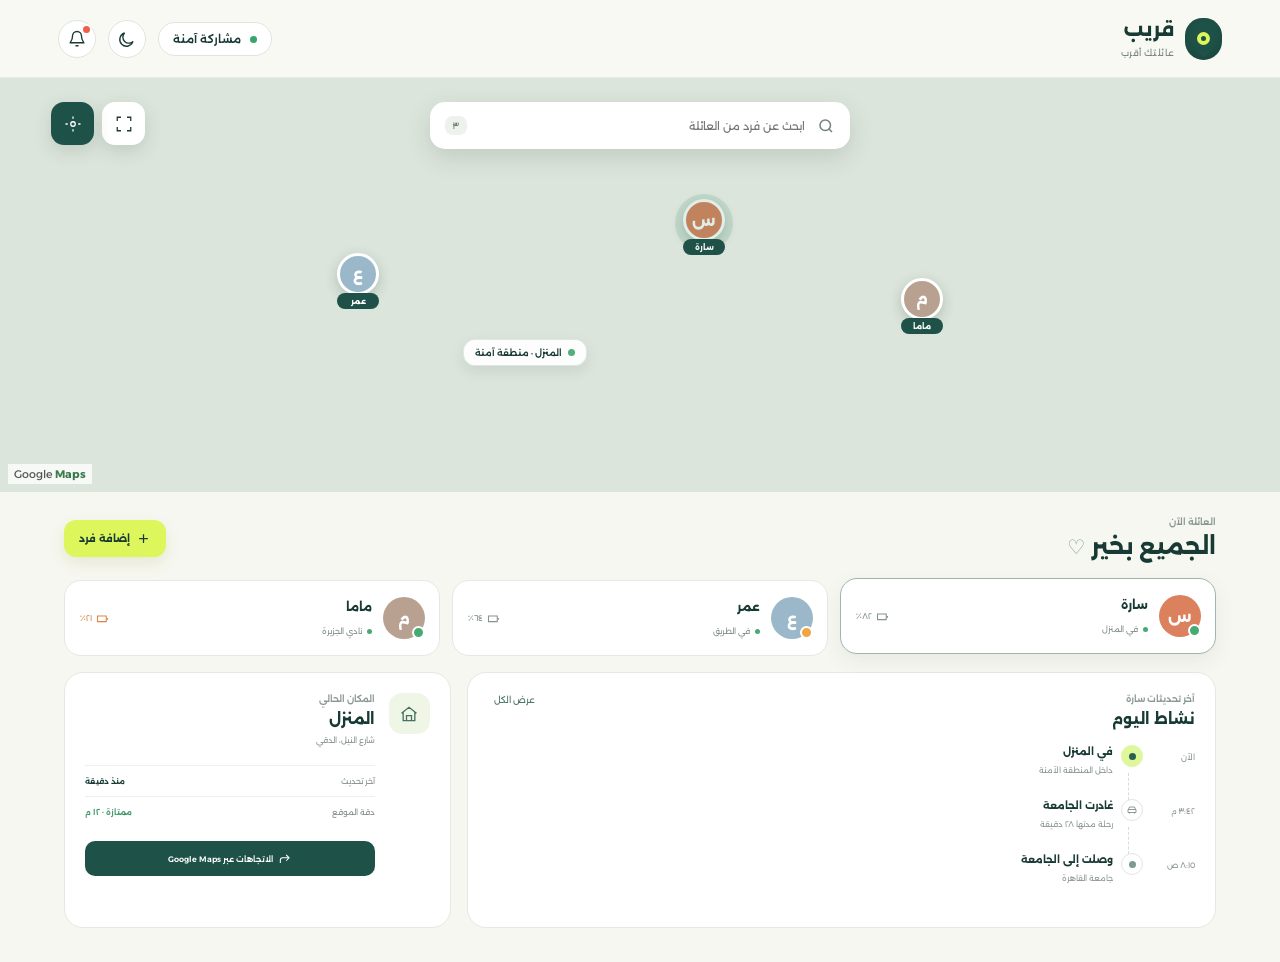
==== android/app/src/main/assets/index.html @ 3103912d "Add dark mode and Android APK wrapper Co-authored-by: arena-agent <297053741+arena-agent@users.norep" ====
<!doctype html>
<html lang="ar" dir="rtl">
<head>
  <meta charset="UTF-8" />
  <meta name="viewport" content="width=device-width, initial-scale=1, viewport-fit=cover" />
  <meta name="theme-color" content="#f7f7f2" />
  <meta name="description" content="قريب — مشاركة موقع آمنة وخفيفة للعائلة" />
  <link rel="manifest" href="manifest.webmanifest" />
  <link rel="icon" href="icon.svg" type="image/svg+xml" />
  <link rel="preconnect" href="https://maps.google.com" />
  <link rel="stylesheet" href="styles.css" />
  <title>قريب | عائلتك أقرب</title>
</head>
<body>
  <div class="app-shell">
    <header class="topbar">
      <div class="brand" aria-label="قريب">
        <span class="brand-mark"><i></i></span>
        <div><strong>قريب</strong><small>عائلتك أقرب</small></div>
      </div>
      <div class="top-actions">
        <button class="status-pill" id="privacyBtn"><span></span> مشاركة آمنة</button>
        <button class="icon-btn" id="themeBtn" aria-label="تفعيل الوضع الداكن" title="الوضع الداكن">
          <svg class="moon-icon" viewBox="0 0 24 24"><path d="M20 15.2A9 9 0 1 1 8.8 4 7 7 0 0 0 20 15.2Z"/></svg>
          <svg class="sun-icon" viewBox="0 0 24 24"><circle cx="12" cy="12" r="4"/><path d="M12 2v2M12 20v2M4.9 4.9l1.4 1.4M17.7 17.7l1.4 1.4M2 12h2M20 12h2M4.9 19.1l1.4-1.4M17.7 6.3l1.4-1.4"/></svg>
        </button>
        <button class="icon-btn has-dot" id="notificationsBtn" aria-label="الإشعارات">
          <svg viewBox="0 0 24 24"><path d="M18 8a6 6 0 0 0-12 0c0 7-3 7-3 9h18c0-2-3-2-3-9M10 21h4"/></svg>
        </button>
      </div>
    </header>

    <main>
      <section class="map-section" aria-label="خريطة مواقع العائلة">
        <iframe id="mapFrame" class="google-map" title="Google Maps" loading="eager" referrerpolicy="no-referrer-when-downgrade" src="https://maps.google.com/maps?q=30.0444,31.2357&z=13&output=embed"></iframe>
        <div class="map-tint"></div>

        <div class="map-search">
          <svg viewBox="0 0 24 24"><circle cx="11" cy="11" r="7"/><path d="m20 20-4-4"/></svg>
          <input id="searchInput" type="search" placeholder="ابحث عن فرد من العائلة" aria-label="ابحث عن فرد" autocomplete="off" />
          <kbd>٣</kbd>
        </div>

        <div class="map-tools">
          <button class="map-tool" id="fitBtn" aria-label="عرض الجميع"><svg viewBox="0 0 24 24"><path d="M8 3H3v5M16 3h5v5M8 21H3v-5M16 21h5v-5"/></svg></button>
          <button class="map-tool location" id="myLocationBtn" aria-label="موقعي"><svg viewBox="0 0 24 24"><circle cx="12" cy="12" r="3"/><path d="M12 2v3M12 19v3M2 12h3M19 12h3"/></svg></button>
        </div>

        <div class="zone-label"><span></span> المنزل · منطقة آمنة</div>

        <button class="person-pin pin-1 active" data-member="sara" style="--x: 55%; --y: 36%" aria-label="سارة">
          <span class="pulse"></span><span class="avatar avatar-sara">س</span><b>سارة</b>
        </button>
        <button class="person-pin pin-2" data-member="omar" style="--x: 28%; --y: 49%" aria-label="عمر">
          <span class="pulse"></span><span class="avatar avatar-omar">ع</span><b>عمر</b>
        </button>
        <button class="person-pin pin-3" data-member="mama" style="--x: 72%; --y: 55%" aria-label="ماما">
          <span class="pulse"></span><span class="avatar avatar-mama">م</span><b>ماما</b>
        </button>

        <div class="map-brand">Google <strong>Maps</strong></div>
      </section>

      <section class="content-panel">
        <div class="panel-head">
          <div><p class="eyebrow">العائلة الآن</p><h1>الجميع بخير <span>♡</span></h1></div>
          <button class="add-btn" id="addMemberBtn"><svg viewBox="0 0 24 24"><path d="M12 5v14M5 12h14"/></svg> إضافة فرد</button>
        </div>

        <div class="member-strip" id="memberStrip">
          <button class="member-card selected" data-member="sara">
            <span class="avatar-wrap online"><span class="avatar avatar-sara">س</span></span>
            <span class="member-copy"><strong>سارة</strong><small><i></i> في المنزل</small></span>
            <span class="battery"><svg viewBox="0 0 24 24"><path d="M4 8h14v9H4zM20 11v3"/></svg> ٨٢٪</span>
          </button>
          <button class="member-card" data-member="omar">
            <span class="avatar-wrap moving"><span class="avatar avatar-omar">ع</span></span>
            <span class="member-copy"><strong>عمر</strong><small><i></i> في الطريق</small></span>
            <span class="battery"><svg viewBox="0 0 24 24"><path d="M4 8h14v9H4zM20 11v3"/></svg> ٦٤٪</span>
          </button>
          <button class="member-card" data-member="mama">
            <span class="avatar-wrap online"><span class="avatar avatar-mama">م</span></span>
            <span class="member-copy"><strong>ماما</strong><small><i></i> نادي الجزيرة</small></span>
            <span class="battery low"><svg viewBox="0 0 24 24"><path d="M4 8h14v9H4zM20 11v3"/></svg> ٢١٪</span>
          </button>
        </div>

        <div class="detail-grid">
          <article class="activity-card">
            <div class="card-title"><div><p class="eyebrow">آخر تحديثات سارة</p><h2>نشاط اليوم</h2></div><button id="historyBtn">عرض الكل</button></div>
            <div class="timeline">
              <div class="timeline-item current"><span class="time">الآن</span><span class="timeline-dot"><i></i></span><div><strong>في المنزل</strong><small>داخل المنطقة الآمنة</small></div></div>
              <div class="timeline-item"><span class="time">٣:٤٢ م</span><span class="timeline-dot car"><svg viewBox="0 0 24 24"><path d="m5 11 2-5h10l2 5M4 11h16v6H4zM7 17v2M17 17v2"/></svg></span><div><strong>غادرت الجامعة</strong><small>رحلة مدتها ٢٨ دقيقة</small></div></div>
              <div class="timeline-item"><span class="time">٨:١٥ ص</span><span class="timeline-dot"><i></i></span><div><strong>وصلت إلى الجامعة</strong><small>جامعة القاهرة</small></div></div>
            </div>
          </article>

          <aside class="place-card">
            <div class="place-icon"><svg viewBox="0 0 24 24"><path d="M3 11 12 4l9 7M5 10v10h14V10M9 20v-6h6v6"/></svg></div>
            <div><p class="eyebrow">المكان الحالي</p><h2>المنزل</h2><span>شارع النيل، الدقي</span></div>
            <dl><div><dt>آخر تحديث</dt><dd>منذ دقيقة</dd></div><div><dt>دقة الموقع</dt><dd class="good">ممتازة · ١٢ م</dd></div></dl>
            <button class="route-btn" id="routeBtn"><svg viewBox="0 0 24 24"><path d="m14 5 5 5-5 5M19 10H8a4 4 0 0 0-4 4v5"/></svg> الاتجاهات عبر Google Maps</button>
          </aside>
        </div>
      </section>
    </main>

    <nav class="bottom-nav" aria-label="التنقل">
      <button class="active"><svg viewBox="0 0 24 24"><path d="M12 21s7-6 7-12A7 7 0 1 0 5 9c0 6 7 12 7 12Z"/><circle cx="12" cy="9" r="2"/></svg><span>الخريطة</span></button>
      <button id="placesBtn"><svg viewBox="0 0 24 24"><path d="M3 11 12 4l9 7M5 10v10h14V10"/></svg><span>الأماكن</span></button>
      <button id="alertsBtn"><svg viewBox="0 0 24 24"><path d="M18 8a6 6 0 0 0-12 0c0 7-3 7-3 9h18c0-2-3-2-3-9M10 21h4"/></svg><span>التنبيهات</span><i></i></button>
      <button id="settingsBtn"><svg viewBox="0 0 24 24"><circle cx="12" cy="12" r="3"/><path d="M19.4 15a1.7 1.7 0 0 0 .34 1.88l.06.06-2.83 2.83-.06-.06A1.7 1.7 0 0 0 15 19.4a1.7 1.7 0 0 0-1 .6 1.7 1.7 0 0 0-.4 1V21h-4v-.09A1.7 1.7 0 0 0 8.6 19.4a1.7 1.7 0 0 0-1.88.34l-.06.06-2.83-2.83.06-.06A1.7 1.7 0 0 0 4.6 15a1.7 1.7 0 0 0-.6-1 1.7 1.7 0 0 0-1-.4H3v-4h.09A1.7 1.7 0 0 0 4.6 8.6a1.7 1.7 0 0 0-.34-1.88l-.06-.06 2.83-2.83.06.06A1.7 1.7 0 0 0 9 4.6a1.7 1.7 0 0 0 1-.6 1.7 1.7 0 0 0 .4-1V3h4v.09a1.7 1.7 0 0 0 1 1.51 1.7 1.7 0 0 0 1.88-.34l.06-.06 2.83 2.83-.06.06A1.7 1.7 0 0 0 19.4 9c.16.37.37.72.6 1 .28.25.64.4 1 .4h.09v4H21a1.7 1.7 0 0 0-1.6.6Z"/></svg><span>الإعدادات</span></button>
    </nav>
  </div>

  <div class="modal-backdrop" id="modalBackdrop" hidden>
    <section class="modal" role="dialog" aria-modal="true" aria-labelledby="modalTitle">
      <button class="modal-close" id="modalClose" aria-label="إغلاق">×</button>
      <div class="modal-icon"><svg viewBox="0 0 24 24"><path d="M16 21v-2a4 4 0 0 0-4-4H6a4 4 0 0 0-4 4v2M9 11a4 4 0 1 0 0-8 4 4 0 0 0 0 8M19 8v6M16 11h6"/></svg></div>
      <h2 id="modalTitle">أضف فرداً من العائلة</h2>
      <p>أرسل دعوة خاصة. لن يظهر الموقع إلا بعد موافقة الشخص، ويمكنه إيقاف المشاركة في أي وقت.</p>
      <label>الاسم<input id="inviteName" placeholder="مثال: أحمد" maxlength="24" /></label>
      <button class="primary-btn" id="createInviteBtn">إنشاء رابط دعوة آمن</button>
      <div class="invite-result" id="inviteResult" hidden><small>رابط الدعوة</small><div><code id="inviteCode"></code><button id="copyInviteBtn">نسخ</button></div></div>
    </section>
  </div>

  <div class="toast" id="toast" role="status"></div>
  <script src="app.js"></script>
</body>
</html>
---- android/app/src/main/assets/styles.css ----
@import url('https://fonts.googleapis.com/css2?family=Alexandria:wght@400;500;600;700&display=swap');
:root{--ink:#183a34;--muted:#7f8e89;--green:#1e5147;--lime:#ddf65b;--cream:#f7f7f1;--line:#e6e9e2;--white:#fff;--orange:#f2a443;--shadow:0 14px 40px rgba(25,54,48,.12)}
*{box-sizing:border-box}html{color-scheme:light}html,body{margin:0;min-height:100%;background:var(--cream);color:var(--ink);font-family:'Alexandria',system-ui,sans-serif;transition:background-color .25s,color .25s}button,input{font:inherit}button{cursor:pointer;color:inherit}.app-shell{min-height:100vh;padding-bottom:0}.topbar{height:78px;padding:0 4.5%;display:flex;align-items:center;justify-content:space-between;background:rgba(249,249,244,.96);border-bottom:1px solid rgba(30,70,62,.08);position:relative;z-index:20}.brand{display:flex;align-items:center;gap:11px}.brand-mark{width:37px;height:42px;background:var(--green);border-radius:19px 19px 20px 20px;position:relative;display:grid;place-items:center;box-shadow:inset 0 -4px 8px rgba(0,0,0,.12)}.brand-mark:after{content:'';position:absolute;bottom:-5px;border:7px solid transparent;border-top-color:var(--green)}.brand-mark i{width:13px;height:13px;border:4px solid var(--lime);border-radius:50%}.brand strong{font-size:20px;display:block;line-height:1.2}.brand small{font-size:9px;color:#7a8885;letter-spacing:.4px}.top-actions{display:flex;align-items:center;gap:12px}.status-pill{border:1px solid #dfe6df;border-radius:30px;background:#fff;padding:9px 14px;font-size:11px;font-weight:600}.status-pill span{display:inline-block;width:7px;height:7px;background:#36a66e;border-radius:50%;margin-left:6px}.icon-btn{width:38px;height:38px;background:#fff;border:1px solid #e0e5df;border-radius:50%;display:grid;place-items:center;position:relative}.icon-btn svg{width:18px;fill:none;stroke:currentColor;stroke-width:1.8}.sun-icon{display:none}.has-dot:after{content:'';position:absolute;width:7px;height:7px;background:#f05f4c;border:2px solid white;border-radius:50%;top:3px;right:3px}
.map-section{height:43vh;min-height:360px;position:relative;overflow:hidden;background:#dce4dc}.google-map{border:0;width:100%;height:100%;filter:saturate(.66) contrast(.92) brightness(1.04)}.map-tint{position:absolute;inset:0;pointer-events:none;background:rgba(221,232,211,.12)}.map-search{position:absolute;top:24px;right:50%;transform:translateX(50%);width:min(420px,65%);height:47px;border-radius:15px;background:white;box-shadow:0 8px 24px rgba(24,54,48,.15);display:flex;align-items:center;padding:0 15px;gap:10px}.map-search svg{width:18px;fill:none;stroke:#71827d;stroke-width:2}.map-search input{border:0;outline:0;min-width:0;flex:1;color:var(--ink);font-size:11px}.map-search kbd{border:0;background:#eff1ec;color:#70817c;padding:4px 8px;border-radius:8px;font-family:inherit;font-size:9px}.map-tools{position:absolute;left:4%;top:24px;display:flex;gap:8px}.map-tool{width:43px;height:43px;border:0;border-radius:13px;background:#fff;box-shadow:0 6px 18px rgba(28,52,48,.15);display:grid;place-items:center}.map-tool svg{width:18px;fill:none;stroke:var(--ink);stroke-width:1.7}.map-tool.location{background:var(--green)}.map-tool.location svg{stroke:white}.zone-label{position:absolute;right:59%;top:63%;transform:translateX(50%);padding:7px 11px;background:rgba(255,255,255,.93);border:1px solid rgba(22,63,54,.12);box-shadow:0 5px 14px rgba(23,56,49,.1);border-radius:12px;font-size:9px;font-weight:600}.zone-label span{display:inline-block;width:7px;height:7px;background:#52af7b;border-radius:50%;margin-left:4px}.person-pin{position:absolute;left:var(--x);top:var(--y);transform:translate(-50%,-50%);background:none;border:0;padding:0;z-index:3}.person-pin .avatar{display:grid;border:3px solid white;box-shadow:0 4px 13px rgba(23,56,49,.22)}.person-pin b{display:block;background:var(--green);color:white;border-radius:8px;font-size:8px;padding:3px 6px;margin-top:-2px;position:relative}.person-pin .pulse{position:absolute;width:58px;height:58px;border-radius:50%;background:rgba(49,139,103,.15);left:50%;top:43%;transform:translate(-50%,-50%);animation:pulse 2.2s infinite}.person-pin:not(.active) .pulse{display:none}@keyframes pulse{50%{transform:translate(-50%,-50%) scale(1.3);opacity:.2}}.map-brand{position:absolute;bottom:8px;left:8px;font-size:11px;color:#555;background:rgba(255,255,255,.75);padding:3px 6px}.map-brand strong{color:#3c7a4e}
.content-panel{padding:30px 5% 34px;max-width:1280px;margin:auto}.panel-head{display:flex;justify-content:space-between;align-items:center;margin-bottom:20px}.eyebrow{font-size:9px;color:#8a9793;margin:0 0 5px;font-weight:600}.panel-head h1{margin:0;font-size:23px}.panel-head h1 span{color:#79a492;font-size:20px}.add-btn{border:0;border-radius:12px;padding:11px 15px;background:var(--lime);font-size:10px;font-weight:700;box-shadow:0 6px 16px rgba(136,157,38,.15);display:flex;align-items:center;gap:6px}.add-btn svg{width:15px;fill:none;stroke:currentColor;stroke-width:2}.member-strip{display:grid;grid-template-columns:repeat(3,1fr);gap:12px}.member-card{border:1px solid var(--line);background:#fff;border-radius:17px;min-height:76px;padding:12px 14px;display:flex;align-items:center;text-align:right;transition:.2s}.member-card:hover,.member-card.selected{border-color:#9ab8ad;box-shadow:0 7px 20px rgba(32,73,64,.08);transform:translateY(-2px)}.avatar,.avatar-wrap{width:42px;height:42px;border-radius:50%;display:grid;place-items:center;font-weight:700}.avatar-wrap{position:relative;margin-left:11px}.avatar-wrap .avatar{width:100%;height:100%}.avatar-wrap:after{content:'';position:absolute;width:9px;height:9px;border-radius:50%;background:#45aa73;border:2px solid white;right:0;bottom:0}.avatar-wrap.moving:after{background:var(--orange)}.avatar-sara{background:#db815d;color:#fff}.avatar-omar{background:#9ab8c9;color:#fff}.avatar-mama{background:#b9a191;color:#fff}.member-copy{flex:1}.member-copy strong{font-size:12px;display:block;margin-bottom:5px}.member-copy small{font-size:8px;color:#87938f}.member-copy i{display:inline-block;width:5px;height:5px;background:#49a874;border-radius:50%;margin-left:3px}.battery{font-size:8px;color:#86938f;display:flex;gap:3px;align-items:center}.battery svg{width:15px;fill:none;stroke:currentColor;stroke-width:1.7}.battery.low{color:#d88646}.detail-grid{display:grid;grid-template-columns:1.55fr .8fr;gap:16px;margin-top:16px}.activity-card,.place-card{background:#fff;border:1px solid var(--line);border-radius:19px;padding:20px}.card-title{display:flex;justify-content:space-between;align-items:flex-start}.card-title h2,.place-card h2{font-size:15px;margin:0}.card-title button{border:0;background:none;color:#4f786f;font-size:9px}.timeline{margin-top:17px}.timeline-item{display:grid;grid-template-columns:52px 30px 1fr;min-height:54px;position:relative}.timeline-item:not(:last-child):after{content:'';position:absolute;right:66px;top:28px;height:32px;border-right:1px dashed #d5ddd8}.time{font-size:8px;color:#929c99;padding-top:7px}.timeline-dot{width:22px;height:22px;border:1px solid #dfe6e2;border-radius:50%;display:grid;place-items:center;background:#fff;z-index:1}.timeline-dot i{width:7px;height:7px;border-radius:50%;background:#7e9b92}.timeline-item.current .timeline-dot{background:#dff79a;border-color:#dff79a}.timeline-item.current .timeline-dot i{background:#286154}.timeline-dot svg{width:12px;fill:none;stroke:#70857f;stroke-width:1.6}.timeline-item strong{font-size:10px;display:block}.timeline-item small{font-size:8px;color:#929d99}.place-card{position:relative;padding-right:75px}.place-icon{position:absolute;right:20px;top:20px;width:41px;height:41px;border-radius:13px;background:#eff6e5;display:grid;place-items:center}.place-icon svg{width:20px;fill:none;stroke:#447266;stroke-width:1.6}.place-card>div:nth-child(2)>span{font-size:8px;color:#8d9995}.place-card dl{margin:18px 0 14px}.place-card dl div{display:flex;justify-content:space-between;border-top:1px solid #edf0eb;padding:10px 0;font-size:8px}.place-card dt{color:#899591}.place-card dd{margin:0;font-weight:600}.place-card dd.good{color:#3f9667}.route-btn{width:100%;height:35px;border:0;border-radius:10px;background:var(--green);color:white;font-size:8px;font-weight:600;display:flex;align-items:center;justify-content:center;gap:5px}.route-btn svg{width:14px;fill:none;stroke:white;stroke-width:1.8}
.bottom-nav{display:none}.modal-backdrop{position:fixed;inset:0;z-index:50;background:rgba(14,37,33,.48);backdrop-filter:blur(5px);display:grid;place-items:center;padding:20px}.modal-backdrop[hidden]{display:none}.modal{width:min(420px,100%);background:white;border-radius:24px;padding:28px;position:relative;box-shadow:var(--shadow)}.modal-close{position:absolute;left:18px;top:14px;border:0;background:#f1f3ef;border-radius:50%;width:30px;height:30px;font-size:20px}.modal-icon{width:48px;height:48px;border-radius:15px;background:#edfac0;display:grid;place-items:center}.modal-icon svg{width:24px;fill:none;stroke:var(--green);stroke-width:1.6}.modal h2{font-size:18px;margin:16px 0 8px}.modal>p{font-size:10px;line-height:1.8;color:#75847f}.modal label{display:block;font-size:9px;font-weight:600;margin-top:18px}.modal input{display:block;width:100%;height:44px;margin-top:7px;border:1px solid #dfe5df;border-radius:12px;padding:0 12px;outline:0}.modal input:focus{border-color:#72978d}.primary-btn{width:100%;height:44px;margin-top:13px;border:0;border-radius:12px;background:var(--green);color:white;font-size:10px;font-weight:700}.invite-result{margin-top:14px;padding:12px;background:#f5f7f2;border-radius:12px}.invite-result small{font-size:8px;color:#84918d}.invite-result div{display:flex;align-items:center;gap:7px;margin-top:6px;direction:ltr}.invite-result code{flex:1;white-space:nowrap;overflow:hidden;text-overflow:ellipsis;font-size:9px}.invite-result button{border:0;background:var(--lime);border-radius:7px;padding:5px 10px;font-size:8px}.toast{position:fixed;bottom:28px;left:50%;z-index:70;transform:translate(-50%,20px);background:#183d36;color:#fff;padding:11px 18px;border-radius:14px;font-size:10px;opacity:0;pointer-events:none;transition:.25s;box-shadow:var(--shadow)}.toast.show{opacity:1;transform:translate(-50%,0)}
html[data-theme="dark"]{color-scheme:dark;--ink:#e7f1ed;--muted:#8fa19b;--green:#234f46;--lime:#d8ee5b;--cream:#101a18;--line:#2b3b37;--white:#182522;--shadow:0 14px 40px rgba(0,0,0,.35)}
html[data-theme="dark"] body{background:#101a18}html[data-theme="dark"] .topbar{background:rgba(16,26,24,.96);border-color:#293a36}html[data-theme="dark"] .brand small,html[data-theme="dark"] .eyebrow{color:#91a39d}html[data-theme="dark"] .status-pill,html[data-theme="dark"] .icon-btn,html[data-theme="dark"] .map-search,html[data-theme="dark"] .map-tool,html[data-theme="dark"] .member-card,html[data-theme="dark"] .activity-card,html[data-theme="dark"] .place-card,html[data-theme="dark"] .modal{background:#182522;border-color:#2b3b37}html[data-theme="dark"] .map-search input{background:transparent;color:#e7f1ed}html[data-theme="dark"] .map-search kbd,html[data-theme="dark"] .modal-close{background:#263632;color:#abbab5}html[data-theme="dark"] .google-map{filter:saturate(.45) contrast(.9) brightness(.58)}html[data-theme="dark"] .map-tint{background:rgba(9,26,22,.2)}html[data-theme="dark"] .zone-label{background:rgba(25,39,35,.94);color:#dce9e4;border-color:#3a4b47}html[data-theme="dark"] .map-brand{background:rgba(24,37,34,.8);color:#bbb}html[data-theme="dark"] .member-card:hover,html[data-theme="dark"] .member-card.selected{border-color:#66887f;box-shadow:0 7px 20px rgba(0,0,0,.2)}html[data-theme="dark"] .timeline-dot{background:#182522;border-color:#3a4a46}html[data-theme="dark"] .timeline-item:not(:last-child):after{border-color:#3b4b47}html[data-theme="dark"] .place-icon{background:#263d36}html[data-theme="dark"] .place-card dl div{border-color:#2b3b37}html[data-theme="dark"] .bottom-nav{background:rgba(18,29,27,.97);border-color:#2b3b37}html[data-theme="dark"] .modal>p,html[data-theme="dark"] .member-copy small,html[data-theme="dark"] .timeline-item small{color:#91a09b}html[data-theme="dark"] .modal input{background:#111c1a;border-color:#354743;color:#e7f1ed}html[data-theme="dark"] .invite-result{background:#111c1a}html[data-theme="dark"] .moon-icon{display:none}html[data-theme="dark"] .sun-icon{display:block}
@media(max-width:720px){body{background:#fff}html[data-theme="dark"] body{background:#101a18}.app-shell{padding-bottom:76px}.topbar{height:66px;padding:0 18px}.status-pill{display:none}.map-section{height:47vh;min-height:355px}.map-search{right:18px;transform:none;width:calc(100% - 86px);top:15px}.map-tools{left:14px;top:15px;display:block}.map-tools .map-tool:first-child{display:none}.person-pin.pin-1{--x:56%!important;--y:38%!important}.person-pin.pin-2{--x:22%!important;--y:55%!important}.person-pin.pin-3{--x:76%!important;--y:63%!important}.zone-label{top:72%;right:52%}.content-panel{padding:23px 16px 18px}.panel-head{margin-bottom:15px}.panel-head h1{font-size:19px}.add-btn{padding:10px}.member-strip{display:flex;overflow-x:auto;margin-left:-16px;margin-right:-16px;padding:2px 16px 13px;scrollbar-width:none}.member-card{min-width:220px;min-height:72px}.detail-grid{grid-template-columns:1fr}.activity-card{order:2}.place-card{order:1}.bottom-nav{display:flex;position:fixed;z-index:30;bottom:0;left:0;right:0;height:72px;background:rgba(255,255,255,.96);border-top:1px solid #e5e9e4;padding-bottom:env(safe-area-inset-bottom);justify-content:space-around;box-shadow:0 -5px 20px rgba(26,57,51,.06)}.bottom-nav button{width:24%;border:0;background:none;display:flex;flex-direction:column;align-items:center;justify-content:center;gap:4px;font-size:8px;color:#94a09d;position:relative}.bottom-nav svg{width:20px;height:20px;fill:none;stroke:currentColor;stroke-width:1.7}.bottom-nav button.active{color:var(--green);font-weight:700}.bottom-nav button.active:before{content:'';position:absolute;top:0;width:26px;height:3px;background:var(--lime);border-radius:0 0 4px 4px}.bottom-nav button>i{position:absolute;top:14px;right:34%;width:6px;height:6px;background:#ef6557;border:1px solid white;border-radius:50%}.toast{bottom:90px}.map-brand{bottom:4px}.modal{padding:24px}}
@media(min-width:1200px){.map-section{height:46vh}.content-panel{padding-top:24px}}
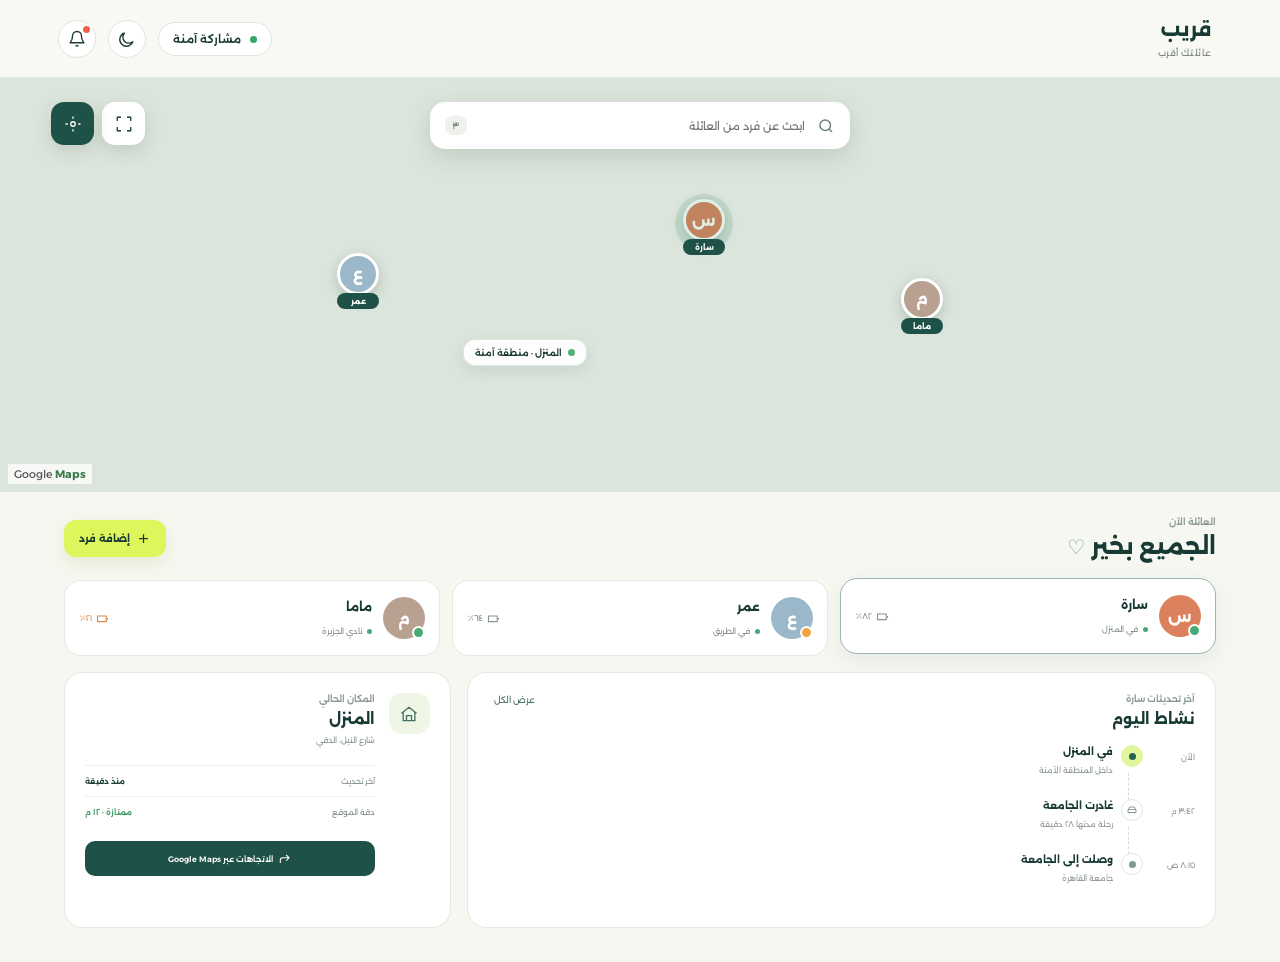
==== commit 3515a387: "Add Qareeb family location brand logo Co-authored-by: arena-agent <297053741+arena-agent@users.norep" ====
--- a/android/app/src/main/assets/index.html
+++ b/android/app/src/main/assets/index.html
@@ -6,7 +6,7 @@
   <meta name="theme-color" content="#f7f7f2" />
   <meta name="description" content="قريب — مشاركة موقع آمنة وخفيفة للعائلة" />
   <link rel="manifest" href="manifest.webmanifest" />
-  <link rel="icon" href="icon.svg" type="image/svg+xml" />
+  <link rel="icon" href="qareeb-logo.png" type="image/png" />
   <link rel="preconnect" href="https://maps.google.com" />
   <link rel="stylesheet" href="styles.css" />
   <title>قريب | عائلتك أقرب</title>
--- a/android/app/src/main/assets/styles.css
+++ b/android/app/src/main/assets/styles.css
@@ -1,6 +1,6 @@
 @import url('https://fonts.googleapis.com/css2?family=Alexandria:wght@400;500;600;700&display=swap');
 :root{--ink:#183a34;--muted:#7f8e89;--green:#1e5147;--lime:#ddf65b;--cream:#f7f7f1;--line:#e6e9e2;--white:#fff;--orange:#f2a443;--shadow:0 14px 40px rgba(25,54,48,.12)}
-*{box-sizing:border-box}html{color-scheme:light}html,body{margin:0;min-height:100%;background:var(--cream);color:var(--ink);font-family:'Alexandria',system-ui,sans-serif;transition:background-color .25s,color .25s}button,input{font:inherit}button{cursor:pointer;color:inherit}.app-shell{min-height:100vh;padding-bottom:0}.topbar{height:78px;padding:0 4.5%;display:flex;align-items:center;justify-content:space-between;background:rgba(249,249,244,.96);border-bottom:1px solid rgba(30,70,62,.08);position:relative;z-index:20}.brand{display:flex;align-items:center;gap:11px}.brand-mark{width:37px;height:42px;background:var(--green);border-radius:19px 19px 20px 20px;position:relative;display:grid;place-items:center;box-shadow:inset 0 -4px 8px rgba(0,0,0,.12)}.brand-mark:after{content:'';position:absolute;bottom:-5px;border:7px solid transparent;border-top-color:var(--green)}.brand-mark i{width:13px;height:13px;border:4px solid var(--lime);border-radius:50%}.brand strong{font-size:20px;display:block;line-height:1.2}.brand small{font-size:9px;color:#7a8885;letter-spacing:.4px}.top-actions{display:flex;align-items:center;gap:12px}.status-pill{border:1px solid #dfe6df;border-radius:30px;background:#fff;padding:9px 14px;font-size:11px;font-weight:600}.status-pill span{display:inline-block;width:7px;height:7px;background:#36a66e;border-radius:50%;margin-left:6px}.icon-btn{width:38px;height:38px;background:#fff;border:1px solid #e0e5df;border-radius:50%;display:grid;place-items:center;position:relative}.icon-btn svg{width:18px;fill:none;stroke:currentColor;stroke-width:1.8}.sun-icon{display:none}.has-dot:after{content:'';position:absolute;width:7px;height:7px;background:#f05f4c;border:2px solid white;border-radius:50%;top:3px;right:3px}
+*{box-sizing:border-box}html{color-scheme:light}html,body{margin:0;min-height:100%;background:var(--cream);color:var(--ink);font-family:'Alexandria',system-ui,sans-serif;transition:background-color .25s,color .25s}button,input{font:inherit}button{cursor:pointer;color:inherit}.app-shell{min-height:100vh;padding-bottom:0}.topbar{height:78px;padding:0 4.5%;display:flex;align-items:center;justify-content:space-between;background:rgba(249,249,244,.96);border-bottom:1px solid rgba(30,70,62,.08);position:relative;z-index:20}.brand{display:flex;align-items:center;gap:11px}.brand-logo{width:43px;height:43px;border-radius:13px;object-fit:cover;box-shadow:0 5px 14px rgba(23,61,54,.18)}.brand strong{font-size:20px;display:block;line-height:1.2}.brand small{font-size:9px;color:#7a8885;letter-spacing:.4px}.top-actions{display:flex;align-items:center;gap:12px}.status-pill{border:1px solid #dfe6df;border-radius:30px;background:#fff;padding:9px 14px;font-size:11px;font-weight:600}.status-pill span{display:inline-block;width:7px;height:7px;background:#36a66e;border-radius:50%;margin-left:6px}.icon-btn{width:38px;height:38px;background:#fff;border:1px solid #e0e5df;border-radius:50%;display:grid;place-items:center;position:relative}.icon-btn svg{width:18px;fill:none;stroke:currentColor;stroke-width:1.8}.sun-icon{display:none}.has-dot:after{content:'';position:absolute;width:7px;height:7px;background:#f05f4c;border:2px solid white;border-radius:50%;top:3px;right:3px}
 .map-section{height:43vh;min-height:360px;position:relative;overflow:hidden;background:#dce4dc}.google-map{border:0;width:100%;height:100%;filter:saturate(.66) contrast(.92) brightness(1.04)}.map-tint{position:absolute;inset:0;pointer-events:none;background:rgba(221,232,211,.12)}.map-search{position:absolute;top:24px;right:50%;transform:translateX(50%);width:min(420px,65%);height:47px;border-radius:15px;background:white;box-shadow:0 8px 24px rgba(24,54,48,.15);display:flex;align-items:center;padding:0 15px;gap:10px}.map-search svg{width:18px;fill:none;stroke:#71827d;stroke-width:2}.map-search input{border:0;outline:0;min-width:0;flex:1;color:var(--ink);font-size:11px}.map-search kbd{border:0;background:#eff1ec;color:#70817c;padding:4px 8px;border-radius:8px;font-family:inherit;font-size:9px}.map-tools{position:absolute;left:4%;top:24px;display:flex;gap:8px}.map-tool{width:43px;height:43px;border:0;border-radius:13px;background:#fff;box-shadow:0 6px 18px rgba(28,52,48,.15);display:grid;place-items:center}.map-tool svg{width:18px;fill:none;stroke:var(--ink);stroke-width:1.7}.map-tool.location{background:var(--green)}.map-tool.location svg{stroke:white}.zone-label{position:absolute;right:59%;top:63%;transform:translateX(50%);padding:7px 11px;background:rgba(255,255,255,.93);border:1px solid rgba(22,63,54,.12);box-shadow:0 5px 14px rgba(23,56,49,.1);border-radius:12px;font-size:9px;font-weight:600}.zone-label span{display:inline-block;width:7px;height:7px;background:#52af7b;border-radius:50%;margin-left:4px}.person-pin{position:absolute;left:var(--x);top:var(--y);transform:translate(-50%,-50%);background:none;border:0;padding:0;z-index:3}.person-pin .avatar{display:grid;border:3px solid white;box-shadow:0 4px 13px rgba(23,56,49,.22)}.person-pin b{display:block;background:var(--green);color:white;border-radius:8px;font-size:8px;padding:3px 6px;margin-top:-2px;position:relative}.person-pin .pulse{position:absolute;width:58px;height:58px;border-radius:50%;background:rgba(49,139,103,.15);left:50%;top:43%;transform:translate(-50%,-50%);animation:pulse 2.2s infinite}.person-pin:not(.active) .pulse{display:none}@keyframes pulse{50%{transform:translate(-50%,-50%) scale(1.3);opacity:.2}}.map-brand{position:absolute;bottom:8px;left:8px;font-size:11px;color:#555;background:rgba(255,255,255,.75);padding:3px 6px}.map-brand strong{color:#3c7a4e}
 .content-panel{padding:30px 5% 34px;max-width:1280px;margin:auto}.panel-head{display:flex;justify-content:space-between;align-items:center;margin-bottom:20px}.eyebrow{font-size:9px;color:#8a9793;margin:0 0 5px;font-weight:600}.panel-head h1{margin:0;font-size:23px}.panel-head h1 span{color:#79a492;font-size:20px}.add-btn{border:0;border-radius:12px;padding:11px 15px;background:var(--lime);font-size:10px;font-weight:700;box-shadow:0 6px 16px rgba(136,157,38,.15);display:flex;align-items:center;gap:6px}.add-btn svg{width:15px;fill:none;stroke:currentColor;stroke-width:2}.member-strip{display:grid;grid-template-columns:repeat(3,1fr);gap:12px}.member-card{border:1px solid var(--line);background:#fff;border-radius:17px;min-height:76px;padding:12px 14px;display:flex;align-items:center;text-align:right;transition:.2s}.member-card:hover,.member-card.selected{border-color:#9ab8ad;box-shadow:0 7px 20px rgba(32,73,64,.08);transform:translateY(-2px)}.avatar,.avatar-wrap{width:42px;height:42px;border-radius:50%;display:grid;place-items:center;font-weight:700}.avatar-wrap{position:relative;margin-left:11px}.avatar-wrap .avatar{width:100%;height:100%}.avatar-wrap:after{content:'';position:absolute;width:9px;height:9px;border-radius:50%;background:#45aa73;border:2px solid white;right:0;bottom:0}.avatar-wrap.moving:after{background:var(--orange)}.avatar-sara{background:#db815d;color:#fff}.avatar-omar{background:#9ab8c9;color:#fff}.avatar-mama{background:#b9a191;color:#fff}.member-copy{flex:1}.member-copy strong{font-size:12px;display:block;margin-bottom:5px}.member-copy small{font-size:8px;color:#87938f}.member-copy i{display:inline-block;width:5px;height:5px;background:#49a874;border-radius:50%;margin-left:3px}.battery{font-size:8px;color:#86938f;display:flex;gap:3px;align-items:center}.battery svg{width:15px;fill:none;stroke:currentColor;stroke-width:1.7}.battery.low{color:#d88646}.detail-grid{display:grid;grid-template-columns:1.55fr .8fr;gap:16px;margin-top:16px}.activity-card,.place-card{background:#fff;border:1px solid var(--line);border-radius:19px;padding:20px}.card-title{display:flex;justify-content:space-between;align-items:flex-start}.card-title h2,.place-card h2{font-size:15px;margin:0}.card-title button{border:0;background:none;color:#4f786f;font-size:9px}.timeline{margin-top:17px}.timeline-item{display:grid;grid-template-columns:52px 30px 1fr;min-height:54px;position:relative}.timeline-item:not(:last-child):after{content:'';position:absolute;right:66px;top:28px;height:32px;border-right:1px dashed #d5ddd8}.time{font-size:8px;color:#929c99;padding-top:7px}.timeline-dot{width:22px;height:22px;border:1px solid #dfe6e2;border-radius:50%;display:grid;place-items:center;background:#fff;z-index:1}.timeline-dot i{width:7px;height:7px;border-radius:50%;background:#7e9b92}.timeline-item.current .timeline-dot{background:#dff79a;border-color:#dff79a}.timeline-item.current .timeline-dot i{background:#286154}.timeline-dot svg{width:12px;fill:none;stroke:#70857f;stroke-width:1.6}.timeline-item strong{font-size:10px;display:block}.timeline-item small{font-size:8px;color:#929d99}.place-card{position:relative;padding-right:75px}.place-icon{position:absolute;right:20px;top:20px;width:41px;height:41px;border-radius:13px;background:#eff6e5;display:grid;place-items:center}.place-icon svg{width:20px;fill:none;stroke:#447266;stroke-width:1.6}.place-card>div:nth-child(2)>span{font-size:8px;color:#8d9995}.place-card dl{margin:18px 0 14px}.place-card dl div{display:flex;justify-content:space-between;border-top:1px solid #edf0eb;padding:10px 0;font-size:8px}.place-card dt{color:#899591}.place-card dd{margin:0;font-weight:600}.place-card dd.good{color:#3f9667}.route-btn{width:100%;height:35px;border:0;border-radius:10px;background:var(--green);color:white;font-size:8px;font-weight:600;display:flex;align-items:center;justify-content:center;gap:5px}.route-btn svg{width:14px;fill:none;stroke:white;stroke-width:1.8}
 .bottom-nav{display:none}.modal-backdrop{position:fixed;inset:0;z-index:50;background:rgba(14,37,33,.48);backdrop-filter:blur(5px);display:grid;place-items:center;padding:20px}.modal-backdrop[hidden]{display:none}.modal{width:min(420px,100%);background:white;border-radius:24px;padding:28px;position:relative;box-shadow:var(--shadow)}.modal-close{position:absolute;left:18px;top:14px;border:0;background:#f1f3ef;border-radius:50%;width:30px;height:30px;font-size:20px}.modal-icon{width:48px;height:48px;border-radius:15px;background:#edfac0;display:grid;place-items:center}.modal-icon svg{width:24px;fill:none;stroke:var(--green);stroke-width:1.6}.modal h2{font-size:18px;margin:16px 0 8px}.modal>p{font-size:10px;line-height:1.8;color:#75847f}.modal label{display:block;font-size:9px;font-weight:600;margin-top:18px}.modal input{display:block;width:100%;height:44px;margin-top:7px;border:1px solid #dfe5df;border-radius:12px;padding:0 12px;outline:0}.modal input:focus{border-color:#72978d}.primary-btn{width:100%;height:44px;margin-top:13px;border:0;border-radius:12px;background:var(--green);color:white;font-size:10px;font-weight:700}.invite-result{margin-top:14px;padding:12px;background:#f5f7f2;border-radius:12px}.invite-result small{font-size:8px;color:#84918d}.invite-result div{display:flex;align-items:center;gap:7px;margin-top:6px;direction:ltr}.invite-result code{flex:1;white-space:nowrap;overflow:hidden;text-overflow:ellipsis;font-size:9px}.invite-result button{border:0;background:var(--lime);border-radius:7px;padding:5px 10px;font-size:8px}.toast{position:fixed;bottom:28px;left:50%;z-index:70;transform:translate(-50%,20px);background:#183d36;color:#fff;padding:11px 18px;border-radius:14px;font-size:10px;opacity:0;pointer-events:none;transition:.25s;box-shadow:var(--shadow)}.toast.show{opacity:1;transform:translate(-50%,0)}
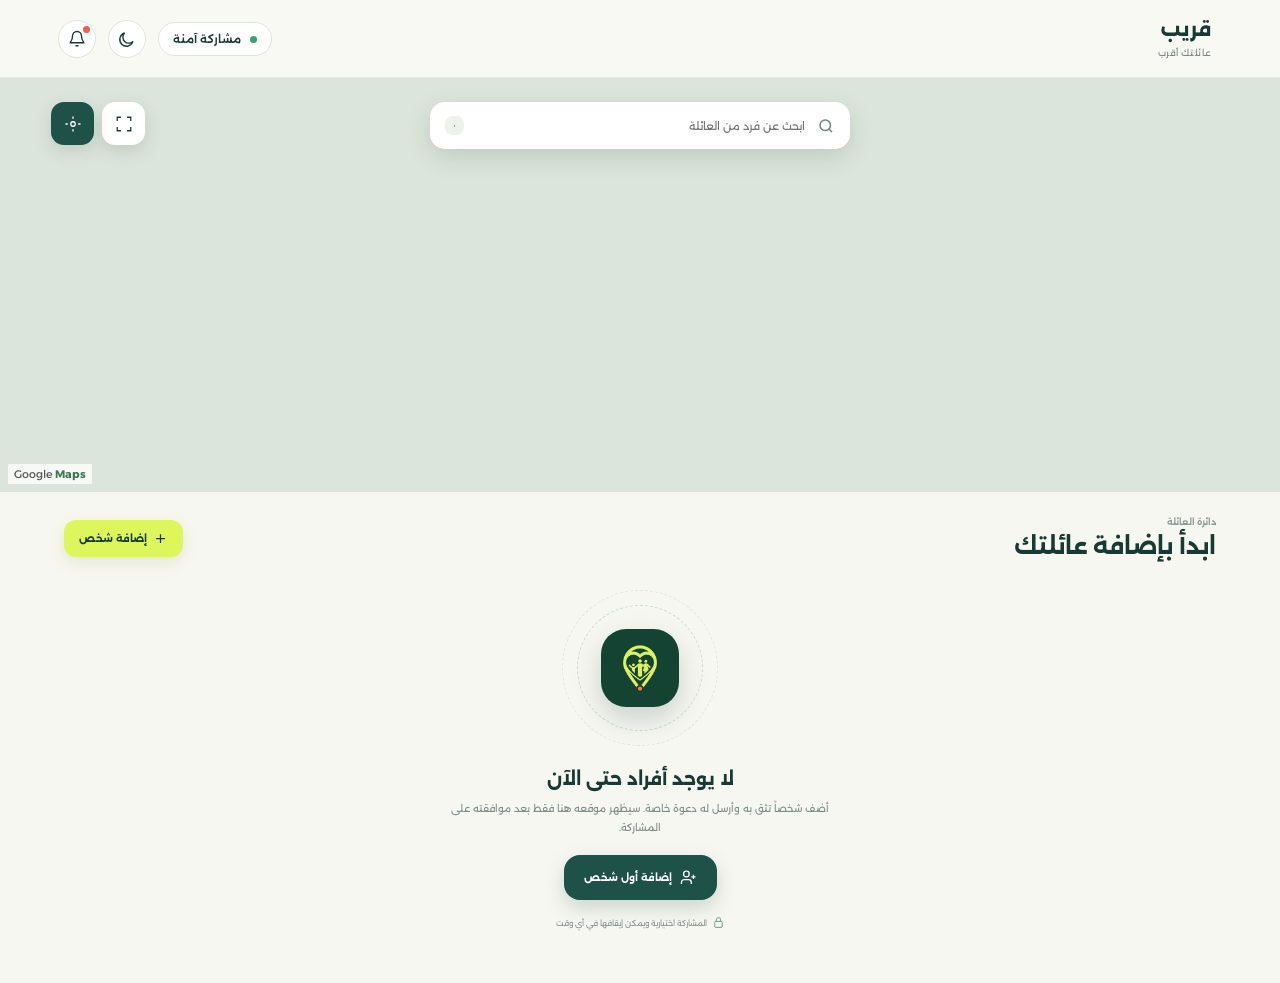
==== commit 64735246: "Add One UI widget and consent-first empty family state Co-authored-by: arena-agent <297053741+arena-" ====
--- a/android/app/src/main/assets/index.html
+++ b/android/app/src/main/assets/index.html
@@ -38,7 +38,7 @@
         <div class="map-search">
           <svg viewBox="0 0 24 24"><circle cx="11" cy="11" r="7"/><path d="m20 20-4-4"/></svg>
           <input id="searchInput" type="search" placeholder="ابحث عن فرد من العائلة" aria-label="ابحث عن فرد" autocomplete="off" />
-          <kbd>٣</kbd>
+          <kbd id="memberCount">٠</kbd>
         </div>
 
         <div class="map-tools">
@@ -46,61 +46,35 @@
           <button class="map-tool location" id="myLocationBtn" aria-label="موقعي"><svg viewBox="0 0 24 24"><circle cx="12" cy="12" r="3"/><path d="M12 2v3M12 19v3M2 12h3M19 12h3"/></svg></button>
         </div>
 
-        <div class="zone-label"><span></span> المنزل · منطقة آمنة</div>
-
-        <button class="person-pin pin-1 active" data-member="sara" style="--x: 55%; --y: 36%" aria-label="سارة">
-          <span class="pulse"></span><span class="avatar avatar-sara">س</span><b>سارة</b>
-        </button>
-        <button class="person-pin pin-2" data-member="omar" style="--x: 28%; --y: 49%" aria-label="عمر">
-          <span class="pulse"></span><span class="avatar avatar-omar">ع</span><b>عمر</b>
-        </button>
-        <button class="person-pin pin-3" data-member="mama" style="--x: 72%; --y: 55%" aria-label="ماما">
-          <span class="pulse"></span><span class="avatar avatar-mama">م</span><b>ماما</b>
-        </button>
+        <div class="accuracy-badge" id="accuracyBadge" hidden><span></span><strong>موقعك</strong><small id="accuracyText">جارٍ تحديد الدقة…</small></div>
 
         <div class="map-brand">Google <strong>Maps</strong></div>
       </section>
 
       <section class="content-panel">
         <div class="panel-head">
-          <div><p class="eyebrow">العائلة الآن</p><h1>الجميع بخير <span>♡</span></h1></div>
-          <button class="add-btn" id="addMemberBtn"><svg viewBox="0 0 24 24"><path d="M12 5v14M5 12h14"/></svg> إضافة فرد</button>
+          <div><p class="eyebrow">دائرة العائلة</p><h1 id="familyTitle">ابدأ بإضافة عائلتك</h1></div>
+          <button class="add-btn" id="addMemberBtn"><svg viewBox="0 0 24 24"><path d="M12 5v14M5 12h14"/></svg> إضافة شخص</button>
         </div>
 
-        <div class="member-strip" id="memberStrip">
-          <button class="member-card selected" data-member="sara">
-            <span class="avatar-wrap online"><span class="avatar avatar-sara">س</span></span>
-            <span class="member-copy"><strong>سارة</strong><small><i></i> في المنزل</small></span>
-            <span class="battery"><svg viewBox="0 0 24 24"><path d="M4 8h14v9H4zM20 11v3"/></svg> ٨٢٪</span>
-          </button>
-          <button class="member-card" data-member="omar">
-            <span class="avatar-wrap moving"><span class="avatar avatar-omar">ع</span></span>
-            <span class="member-copy"><strong>عمر</strong><small><i></i> في الطريق</small></span>
-            <span class="battery"><svg viewBox="0 0 24 24"><path d="M4 8h14v9H4zM20 11v3"/></svg> ٦٤٪</span>
-          </button>
-          <button class="member-card" data-member="mama">
-            <span class="avatar-wrap online"><span class="avatar avatar-mama">م</span></span>
-            <span class="member-copy"><strong>ماما</strong><small><i></i> نادي الجزيرة</small></span>
-            <span class="battery low"><svg viewBox="0 0 24 24"><path d="M4 8h14v9H4zM20 11v3"/></svg> ٢١٪</span>
-          </button>
+        <div class="empty-state" id="emptyState">
+          <div class="empty-visual">
+            <span class="empty-ring ring-one"></span><span class="empty-ring ring-two"></span>
+            <img src="qareeb-logo.png" alt="" />
+          </div>
+          <h2>لا يوجد أفراد حتى الآن</h2>
+          <p>أضف شخصاً تثق به وأرسل له دعوة خاصة. سيظهر موقعه هنا فقط بعد موافقته على المشاركة.</p>
+          <button class="primary-empty" id="emptyAddBtn"><svg viewBox="0 0 24 24"><path d="M16 21v-2a4 4 0 0 0-4-4H6a4 4 0 0 0-4 4v2M9 11a4 4 0 1 0 0-8 4 4 0 0 0 0 8M19 8v6M16 11h6"/></svg> إضافة أول شخص</button>
+          <div class="privacy-note"><svg viewBox="0 0 24 24"><rect x="5" y="10" width="14" height="11" rx="2"/><path d="M8 10V7a4 4 0 0 1 8 0v3"/></svg> المشاركة اختيارية ويمكن إيقافها في أي وقت</div>
         </div>
 
-        <div class="detail-grid">
-          <article class="activity-card">
-            <div class="card-title"><div><p class="eyebrow">آخر تحديثات سارة</p><h2>نشاط اليوم</h2></div><button id="historyBtn">عرض الكل</button></div>
-            <div class="timeline">
-              <div class="timeline-item current"><span class="time">الآن</span><span class="timeline-dot"><i></i></span><div><strong>في المنزل</strong><small>داخل المنطقة الآمنة</small></div></div>
-              <div class="timeline-item"><span class="time">٣:٤٢ م</span><span class="timeline-dot car"><svg viewBox="0 0 24 24"><path d="m5 11 2-5h10l2 5M4 11h16v6H4zM7 17v2M17 17v2"/></svg></span><div><strong>غادرت الجامعة</strong><small>رحلة مدتها ٢٨ دقيقة</small></div></div>
-              <div class="timeline-item"><span class="time">٨:١٥ ص</span><span class="timeline-dot"><i></i></span><div><strong>وصلت إلى الجامعة</strong><small>جامعة القاهرة</small></div></div>
-            </div>
+        <div class="family-content" id="familyContent" hidden>
+          <div class="member-strip" id="memberStrip"></div>
+          <article class="pending-card">
+            <div class="pending-icon"><svg viewBox="0 0 24 24"><circle cx="12" cy="12" r="9"/><path d="M12 7v5l3 2"/></svg></div>
+            <div><p class="eyebrow">بانتظار الموافقة</p><h2 id="pendingName">—</h2><span>تم إرسال الدعوة. سيظهر الموقع بعد قبول الشخص وموافقته على مشاركة موقعه.</span></div>
+            <button id="shareAgainBtn">مشاركة الدعوة</button>
           </article>
-
-          <aside class="place-card">
-            <div class="place-icon"><svg viewBox="0 0 24 24"><path d="M3 11 12 4l9 7M5 10v10h14V10M9 20v-6h6v6"/></svg></div>
-            <div><p class="eyebrow">المكان الحالي</p><h2>المنزل</h2><span>شارع النيل، الدقي</span></div>
-            <dl><div><dt>آخر تحديث</dt><dd>منذ دقيقة</dd></div><div><dt>دقة الموقع</dt><dd class="good">ممتازة · ١٢ م</dd></div></dl>
-            <button class="route-btn" id="routeBtn"><svg viewBox="0 0 24 24"><path d="m14 5 5 5-5 5M19 10H8a4 4 0 0 0-4 4v5"/></svg> الاتجاهات عبر Google Maps</button>
-          </aside>
         </div>
       </section>
     </main>
@@ -120,6 +94,7 @@
       <h2 id="modalTitle">أضف فرداً من العائلة</h2>
       <p>أرسل دعوة خاصة. لن يظهر الموقع إلا بعد موافقة الشخص، ويمكنه إيقاف المشاركة في أي وقت.</p>
       <label>الاسم<input id="inviteName" placeholder="مثال: أحمد" maxlength="24" /></label>
+      <label>رقم الهاتف<input id="invitePhone" type="tel" inputmode="tel" placeholder="01xxxxxxxxx" maxlength="18" dir="ltr" /></label>
       <button class="primary-btn" id="createInviteBtn">إنشاء رابط دعوة آمن</button>
       <div class="invite-result" id="inviteResult" hidden><small>رابط الدعوة</small><div><code id="inviteCode"></code><button id="copyInviteBtn">نسخ</button></div></div>
     </section>
--- a/android/app/src/main/assets/styles.css
+++ b/android/app/src/main/assets/styles.css
@@ -4,7 +4,8 @@
 .map-section{height:43vh;min-height:360px;position:relative;overflow:hidden;background:#dce4dc}.google-map{border:0;width:100%;height:100%;filter:saturate(.66) contrast(.92) brightness(1.04)}.map-tint{position:absolute;inset:0;pointer-events:none;background:rgba(221,232,211,.12)}.map-search{position:absolute;top:24px;right:50%;transform:translateX(50%);width:min(420px,65%);height:47px;border-radius:15px;background:white;box-shadow:0 8px 24px rgba(24,54,48,.15);display:flex;align-items:center;padding:0 15px;gap:10px}.map-search svg{width:18px;fill:none;stroke:#71827d;stroke-width:2}.map-search input{border:0;outline:0;min-width:0;flex:1;color:var(--ink);font-size:11px}.map-search kbd{border:0;background:#eff1ec;color:#70817c;padding:4px 8px;border-radius:8px;font-family:inherit;font-size:9px}.map-tools{position:absolute;left:4%;top:24px;display:flex;gap:8px}.map-tool{width:43px;height:43px;border:0;border-radius:13px;background:#fff;box-shadow:0 6px 18px rgba(28,52,48,.15);display:grid;place-items:center}.map-tool svg{width:18px;fill:none;stroke:var(--ink);stroke-width:1.7}.map-tool.location{background:var(--green)}.map-tool.location svg{stroke:white}.zone-label{position:absolute;right:59%;top:63%;transform:translateX(50%);padding:7px 11px;background:rgba(255,255,255,.93);border:1px solid rgba(22,63,54,.12);box-shadow:0 5px 14px rgba(23,56,49,.1);border-radius:12px;font-size:9px;font-weight:600}.zone-label span{display:inline-block;width:7px;height:7px;background:#52af7b;border-radius:50%;margin-left:4px}.person-pin{position:absolute;left:var(--x);top:var(--y);transform:translate(-50%,-50%);background:none;border:0;padding:0;z-index:3}.person-pin .avatar{display:grid;border:3px solid white;box-shadow:0 4px 13px rgba(23,56,49,.22)}.person-pin b{display:block;background:var(--green);color:white;border-radius:8px;font-size:8px;padding:3px 6px;margin-top:-2px;position:relative}.person-pin .pulse{position:absolute;width:58px;height:58px;border-radius:50%;background:rgba(49,139,103,.15);left:50%;top:43%;transform:translate(-50%,-50%);animation:pulse 2.2s infinite}.person-pin:not(.active) .pulse{display:none}@keyframes pulse{50%{transform:translate(-50%,-50%) scale(1.3);opacity:.2}}.map-brand{position:absolute;bottom:8px;left:8px;font-size:11px;color:#555;background:rgba(255,255,255,.75);padding:3px 6px}.map-brand strong{color:#3c7a4e}
 .content-panel{padding:30px 5% 34px;max-width:1280px;margin:auto}.panel-head{display:flex;justify-content:space-between;align-items:center;margin-bottom:20px}.eyebrow{font-size:9px;color:#8a9793;margin:0 0 5px;font-weight:600}.panel-head h1{margin:0;font-size:23px}.panel-head h1 span{color:#79a492;font-size:20px}.add-btn{border:0;border-radius:12px;padding:11px 15px;background:var(--lime);font-size:10px;font-weight:700;box-shadow:0 6px 16px rgba(136,157,38,.15);display:flex;align-items:center;gap:6px}.add-btn svg{width:15px;fill:none;stroke:currentColor;stroke-width:2}.member-strip{display:grid;grid-template-columns:repeat(3,1fr);gap:12px}.member-card{border:1px solid var(--line);background:#fff;border-radius:17px;min-height:76px;padding:12px 14px;display:flex;align-items:center;text-align:right;transition:.2s}.member-card:hover,.member-card.selected{border-color:#9ab8ad;box-shadow:0 7px 20px rgba(32,73,64,.08);transform:translateY(-2px)}.avatar,.avatar-wrap{width:42px;height:42px;border-radius:50%;display:grid;place-items:center;font-weight:700}.avatar-wrap{position:relative;margin-left:11px}.avatar-wrap .avatar{width:100%;height:100%}.avatar-wrap:after{content:'';position:absolute;width:9px;height:9px;border-radius:50%;background:#45aa73;border:2px solid white;right:0;bottom:0}.avatar-wrap.moving:after{background:var(--orange)}.avatar-sara{background:#db815d;color:#fff}.avatar-omar{background:#9ab8c9;color:#fff}.avatar-mama{background:#b9a191;color:#fff}.member-copy{flex:1}.member-copy strong{font-size:12px;display:block;margin-bottom:5px}.member-copy small{font-size:8px;color:#87938f}.member-copy i{display:inline-block;width:5px;height:5px;background:#49a874;border-radius:50%;margin-left:3px}.battery{font-size:8px;color:#86938f;display:flex;gap:3px;align-items:center}.battery svg{width:15px;fill:none;stroke:currentColor;stroke-width:1.7}.battery.low{color:#d88646}.detail-grid{display:grid;grid-template-columns:1.55fr .8fr;gap:16px;margin-top:16px}.activity-card,.place-card{background:#fff;border:1px solid var(--line);border-radius:19px;padding:20px}.card-title{display:flex;justify-content:space-between;align-items:flex-start}.card-title h2,.place-card h2{font-size:15px;margin:0}.card-title button{border:0;background:none;color:#4f786f;font-size:9px}.timeline{margin-top:17px}.timeline-item{display:grid;grid-template-columns:52px 30px 1fr;min-height:54px;position:relative}.timeline-item:not(:last-child):after{content:'';position:absolute;right:66px;top:28px;height:32px;border-right:1px dashed #d5ddd8}.time{font-size:8px;color:#929c99;padding-top:7px}.timeline-dot{width:22px;height:22px;border:1px solid #dfe6e2;border-radius:50%;display:grid;place-items:center;background:#fff;z-index:1}.timeline-dot i{width:7px;height:7px;border-radius:50%;background:#7e9b92}.timeline-item.current .timeline-dot{background:#dff79a;border-color:#dff79a}.timeline-item.current .timeline-dot i{background:#286154}.timeline-dot svg{width:12px;fill:none;stroke:#70857f;stroke-width:1.6}.timeline-item strong{font-size:10px;display:block}.timeline-item small{font-size:8px;color:#929d99}.place-card{position:relative;padding-right:75px}.place-icon{position:absolute;right:20px;top:20px;width:41px;height:41px;border-radius:13px;background:#eff6e5;display:grid;place-items:center}.place-icon svg{width:20px;fill:none;stroke:#447266;stroke-width:1.6}.place-card>div:nth-child(2)>span{font-size:8px;color:#8d9995}.place-card dl{margin:18px 0 14px}.place-card dl div{display:flex;justify-content:space-between;border-top:1px solid #edf0eb;padding:10px 0;font-size:8px}.place-card dt{color:#899591}.place-card dd{margin:0;font-weight:600}.place-card dd.good{color:#3f9667}.route-btn{width:100%;height:35px;border:0;border-radius:10px;background:var(--green);color:white;font-size:8px;font-weight:600;display:flex;align-items:center;justify-content:center;gap:5px}.route-btn svg{width:14px;fill:none;stroke:white;stroke-width:1.8}
 .bottom-nav{display:none}.modal-backdrop{position:fixed;inset:0;z-index:50;background:rgba(14,37,33,.48);backdrop-filter:blur(5px);display:grid;place-items:center;padding:20px}.modal-backdrop[hidden]{display:none}.modal{width:min(420px,100%);background:white;border-radius:24px;padding:28px;position:relative;box-shadow:var(--shadow)}.modal-close{position:absolute;left:18px;top:14px;border:0;background:#f1f3ef;border-radius:50%;width:30px;height:30px;font-size:20px}.modal-icon{width:48px;height:48px;border-radius:15px;background:#edfac0;display:grid;place-items:center}.modal-icon svg{width:24px;fill:none;stroke:var(--green);stroke-width:1.6}.modal h2{font-size:18px;margin:16px 0 8px}.modal>p{font-size:10px;line-height:1.8;color:#75847f}.modal label{display:block;font-size:9px;font-weight:600;margin-top:18px}.modal input{display:block;width:100%;height:44px;margin-top:7px;border:1px solid #dfe5df;border-radius:12px;padding:0 12px;outline:0}.modal input:focus{border-color:#72978d}.primary-btn{width:100%;height:44px;margin-top:13px;border:0;border-radius:12px;background:var(--green);color:white;font-size:10px;font-weight:700}.invite-result{margin-top:14px;padding:12px;background:#f5f7f2;border-radius:12px}.invite-result small{font-size:8px;color:#84918d}.invite-result div{display:flex;align-items:center;gap:7px;margin-top:6px;direction:ltr}.invite-result code{flex:1;white-space:nowrap;overflow:hidden;text-overflow:ellipsis;font-size:9px}.invite-result button{border:0;background:var(--lime);border-radius:7px;padding:5px 10px;font-size:8px}.toast{position:fixed;bottom:28px;left:50%;z-index:70;transform:translate(-50%,20px);background:#183d36;color:#fff;padding:11px 18px;border-radius:14px;font-size:10px;opacity:0;pointer-events:none;transition:.25s;box-shadow:var(--shadow)}.toast.show{opacity:1;transform:translate(-50%,0)}
+.accuracy-badge{position:absolute;right:50%;top:45%;transform:translate(50%,-50%);z-index:4;min-width:126px;padding:9px 12px;background:rgba(255,255,255,.96);border:1px solid rgba(25,65,56,.15);border-radius:18px;box-shadow:0 8px 24px rgba(25,54,48,.18);display:grid;grid-template-columns:9px 1fr;gap:2px 7px;align-items:center}.accuracy-badge[hidden]{display:none}.accuracy-badge>span{width:9px;height:9px;border-radius:50%;background:#ef9c43;box-shadow:0 0 0 5px rgba(239,156,67,.18);grid-row:1/3}.accuracy-badge.excellent>span{background:#36a66e;box-shadow:0 0 0 5px rgba(54,166,110,.18)}.accuracy-badge strong{font-size:9px}.accuracy-badge small{font-size:7px;color:#7f8e89}.empty-state{max-width:540px;margin:10px auto 0;text-align:center;padding:10px 20px 20px}.empty-visual{width:156px;height:156px;margin:0 auto 22px;position:relative;display:grid;place-items:center}.empty-visual img{width:78px;height:78px;border-radius:25px;position:relative;z-index:2;box-shadow:0 12px 28px rgba(25,62,54,.2)}.empty-ring{position:absolute;border:1px dashed #cdd9d3;border-radius:50%}.ring-one{inset:15px}.ring-two{inset:0;opacity:.55}.empty-state h2{font-size:18px;margin:0 0 9px}.empty-state>p{font-size:10px;color:#81908b;line-height:1.9;margin:0 auto 18px;max-width:390px}.primary-empty{height:45px;padding:0 20px;border:0;border-radius:16px;background:var(--green);color:#fff;font-size:10px;font-weight:700;display:inline-flex;align-items:center;gap:8px;box-shadow:0 8px 20px rgba(31,81,71,.2)}.primary-empty svg{width:17px;fill:none;stroke:currentColor;stroke-width:1.8}.privacy-note{margin:16px auto 0;font-size:8px;color:#8c9995;display:flex;justify-content:center;align-items:center;gap:5px}.privacy-note svg{width:13px;fill:none;stroke:#63a083;stroke-width:1.8}.family-content[hidden]{display:none}.pending-card{margin-top:16px;min-height:105px;background:#fff;border:1px solid var(--line);border-radius:24px;padding:20px;display:flex;align-items:center;gap:14px}.pending-icon{width:48px;height:48px;border-radius:17px;background:#f4f7df;display:grid;place-items:center;flex:0 0 auto}.pending-icon svg{width:23px;fill:none;stroke:#65752e;stroke-width:1.6}.pending-card>div:nth-child(2){flex:1}.pending-card h2{font-size:14px;margin:0 0 5px}.pending-card span{font-size:8px;color:#82908b}.pending-card>button{border:0;border-radius:14px;background:#eaf5b5;padding:10px 13px;font-size:8px;font-weight:700}.pending-member{max-width:320px}.avatar-new{background:var(--green);color:var(--lime)}.avatar-wrap.waiting:after{background:#ed9d42}.remove-person{width:27px;height:27px;border:0;border-radius:50%;background:#f2f3ef;color:#86928e;font-size:16px}
 html[data-theme="dark"]{color-scheme:dark;--ink:#e7f1ed;--muted:#8fa19b;--green:#234f46;--lime:#d8ee5b;--cream:#101a18;--line:#2b3b37;--white:#182522;--shadow:0 14px 40px rgba(0,0,0,.35)}
-html[data-theme="dark"] body{background:#101a18}html[data-theme="dark"] .topbar{background:rgba(16,26,24,.96);border-color:#293a36}html[data-theme="dark"] .brand small,html[data-theme="dark"] .eyebrow{color:#91a39d}html[data-theme="dark"] .status-pill,html[data-theme="dark"] .icon-btn,html[data-theme="dark"] .map-search,html[data-theme="dark"] .map-tool,html[data-theme="dark"] .member-card,html[data-theme="dark"] .activity-card,html[data-theme="dark"] .place-card,html[data-theme="dark"] .modal{background:#182522;border-color:#2b3b37}html[data-theme="dark"] .map-search input{background:transparent;color:#e7f1ed}html[data-theme="dark"] .map-search kbd,html[data-theme="dark"] .modal-close{background:#263632;color:#abbab5}html[data-theme="dark"] .google-map{filter:saturate(.45) contrast(.9) brightness(.58)}html[data-theme="dark"] .map-tint{background:rgba(9,26,22,.2)}html[data-theme="dark"] .zone-label{background:rgba(25,39,35,.94);color:#dce9e4;border-color:#3a4b47}html[data-theme="dark"] .map-brand{background:rgba(24,37,34,.8);color:#bbb}html[data-theme="dark"] .member-card:hover,html[data-theme="dark"] .member-card.selected{border-color:#66887f;box-shadow:0 7px 20px rgba(0,0,0,.2)}html[data-theme="dark"] .timeline-dot{background:#182522;border-color:#3a4a46}html[data-theme="dark"] .timeline-item:not(:last-child):after{border-color:#3b4b47}html[data-theme="dark"] .place-icon{background:#263d36}html[data-theme="dark"] .place-card dl div{border-color:#2b3b37}html[data-theme="dark"] .bottom-nav{background:rgba(18,29,27,.97);border-color:#2b3b37}html[data-theme="dark"] .modal>p,html[data-theme="dark"] .member-copy small,html[data-theme="dark"] .timeline-item small{color:#91a09b}html[data-theme="dark"] .modal input{background:#111c1a;border-color:#354743;color:#e7f1ed}html[data-theme="dark"] .invite-result{background:#111c1a}html[data-theme="dark"] .moon-icon{display:none}html[data-theme="dark"] .sun-icon{display:block}
-@media(max-width:720px){body{background:#fff}html[data-theme="dark"] body{background:#101a18}.app-shell{padding-bottom:76px}.topbar{height:66px;padding:0 18px}.status-pill{display:none}.map-section{height:47vh;min-height:355px}.map-search{right:18px;transform:none;width:calc(100% - 86px);top:15px}.map-tools{left:14px;top:15px;display:block}.map-tools .map-tool:first-child{display:none}.person-pin.pin-1{--x:56%!important;--y:38%!important}.person-pin.pin-2{--x:22%!important;--y:55%!important}.person-pin.pin-3{--x:76%!important;--y:63%!important}.zone-label{top:72%;right:52%}.content-panel{padding:23px 16px 18px}.panel-head{margin-bottom:15px}.panel-head h1{font-size:19px}.add-btn{padding:10px}.member-strip{display:flex;overflow-x:auto;margin-left:-16px;margin-right:-16px;padding:2px 16px 13px;scrollbar-width:none}.member-card{min-width:220px;min-height:72px}.detail-grid{grid-template-columns:1fr}.activity-card{order:2}.place-card{order:1}.bottom-nav{display:flex;position:fixed;z-index:30;bottom:0;left:0;right:0;height:72px;background:rgba(255,255,255,.96);border-top:1px solid #e5e9e4;padding-bottom:env(safe-area-inset-bottom);justify-content:space-around;box-shadow:0 -5px 20px rgba(26,57,51,.06)}.bottom-nav button{width:24%;border:0;background:none;display:flex;flex-direction:column;align-items:center;justify-content:center;gap:4px;font-size:8px;color:#94a09d;position:relative}.bottom-nav svg{width:20px;height:20px;fill:none;stroke:currentColor;stroke-width:1.7}.bottom-nav button.active{color:var(--green);font-weight:700}.bottom-nav button.active:before{content:'';position:absolute;top:0;width:26px;height:3px;background:var(--lime);border-radius:0 0 4px 4px}.bottom-nav button>i{position:absolute;top:14px;right:34%;width:6px;height:6px;background:#ef6557;border:1px solid white;border-radius:50%}.toast{bottom:90px}.map-brand{bottom:4px}.modal{padding:24px}}
+html[data-theme="dark"] body{background:#101a18}html[data-theme="dark"] .topbar{background:rgba(16,26,24,.96);border-color:#293a36}html[data-theme="dark"] .brand small,html[data-theme="dark"] .eyebrow{color:#91a39d}html[data-theme="dark"] .status-pill,html[data-theme="dark"] .icon-btn,html[data-theme="dark"] .map-search,html[data-theme="dark"] .map-tool,html[data-theme="dark"] .member-card,html[data-theme="dark"] .activity-card,html[data-theme="dark"] .place-card,html[data-theme="dark"] .modal{background:#182522;border-color:#2b3b37}html[data-theme="dark"] .map-search input{background:transparent;color:#e7f1ed}html[data-theme="dark"] .map-search kbd,html[data-theme="dark"] .modal-close{background:#263632;color:#abbab5}html[data-theme="dark"] .google-map{filter:saturate(.45) contrast(.9) brightness(.58)}html[data-theme="dark"] .map-tint{background:rgba(9,26,22,.2)}html[data-theme="dark"] .zone-label{background:rgba(25,39,35,.94);color:#dce9e4;border-color:#3a4b47}html[data-theme="dark"] .map-brand{background:rgba(24,37,34,.8);color:#bbb}html[data-theme="dark"] .member-card:hover,html[data-theme="dark"] .member-card.selected{border-color:#66887f;box-shadow:0 7px 20px rgba(0,0,0,.2)}html[data-theme="dark"] .timeline-dot{background:#182522;border-color:#3a4a46}html[data-theme="dark"] .timeline-item:not(:last-child):after{border-color:#3b4b47}html[data-theme="dark"] .place-icon{background:#263d36}html[data-theme="dark"] .place-card dl div{border-color:#2b3b37}html[data-theme="dark"] .bottom-nav{background:rgba(18,29,27,.97);border-color:#2b3b37}html[data-theme="dark"] .modal>p,html[data-theme="dark"] .member-copy small,html[data-theme="dark"] .timeline-item small{color:#91a09b}html[data-theme="dark"] .modal input{background:#111c1a;border-color:#354743;color:#e7f1ed}html[data-theme="dark"] .invite-result{background:#111c1a}html[data-theme="dark"] .empty-ring{border-color:#3d514b}html[data-theme="dark"] .accuracy-badge,html[data-theme="dark"] .pending-card{background:#182522;border-color:#2b3b37}html[data-theme="dark"] .pending-icon{background:#304034}html[data-theme="dark"] .pending-card>button{background:#34472e;color:#ddec9a}html[data-theme="dark"] .remove-person{background:#2a3935;color:#a9b6b1}html[data-theme="dark"] .moon-icon{display:none}html[data-theme="dark"] .sun-icon{display:block}
+@media(max-width:720px){body{background:#fff}html[data-theme="dark"] body{background:#101a18}.app-shell{padding-bottom:76px}.topbar{height:66px;padding:0 18px}.status-pill{display:none}.map-section{height:47vh;min-height:355px}.map-search{right:18px;transform:none;width:calc(100% - 86px);top:15px}.map-tools{left:14px;top:15px;display:block}.map-tools .map-tool:first-child{display:none}.person-pin.pin-1{--x:56%!important;--y:38%!important}.person-pin.pin-2{--x:22%!important;--y:55%!important}.person-pin.pin-3{--x:76%!important;--y:63%!important}.zone-label{top:72%;right:52%}.content-panel{padding:23px 16px 18px}.panel-head{margin-bottom:15px}.panel-head h1{font-size:19px}.add-btn{padding:10px}.member-strip{display:flex;overflow-x:auto;margin-left:-16px;margin-right:-16px;padding:2px 16px 13px;scrollbar-width:none}.member-card{min-width:220px;min-height:72px}.detail-grid{grid-template-columns:1fr}.empty-state{padding-top:4px}.empty-visual{width:138px;height:138px;margin-bottom:16px}.pending-card{border-radius:22px;align-items:flex-start;flex-wrap:wrap}.pending-card>button{margin-right:62px}.activity-card{order:2}.place-card{order:1}.bottom-nav{display:flex;position:fixed;z-index:30;bottom:0;left:0;right:0;height:72px;background:rgba(255,255,255,.96);border-top:1px solid #e5e9e4;padding-bottom:env(safe-area-inset-bottom);justify-content:space-around;box-shadow:0 -5px 20px rgba(26,57,51,.06)}.bottom-nav button{width:24%;border:0;background:none;display:flex;flex-direction:column;align-items:center;justify-content:center;gap:4px;font-size:8px;color:#94a09d;position:relative}.bottom-nav svg{width:20px;height:20px;fill:none;stroke:currentColor;stroke-width:1.7}.bottom-nav button.active{color:var(--green);font-weight:700}.bottom-nav button.active:before{content:'';position:absolute;top:0;width:26px;height:3px;background:var(--lime);border-radius:0 0 4px 4px}.bottom-nav button>i{position:absolute;top:14px;right:34%;width:6px;height:6px;background:#ef6557;border:1px solid white;border-radius:50%}.toast{bottom:90px}.map-brand{bottom:4px}.modal{padding:24px}}
 @media(min-width:1200px){.map-section{height:46vh}.content-panel{padding-top:24px}}
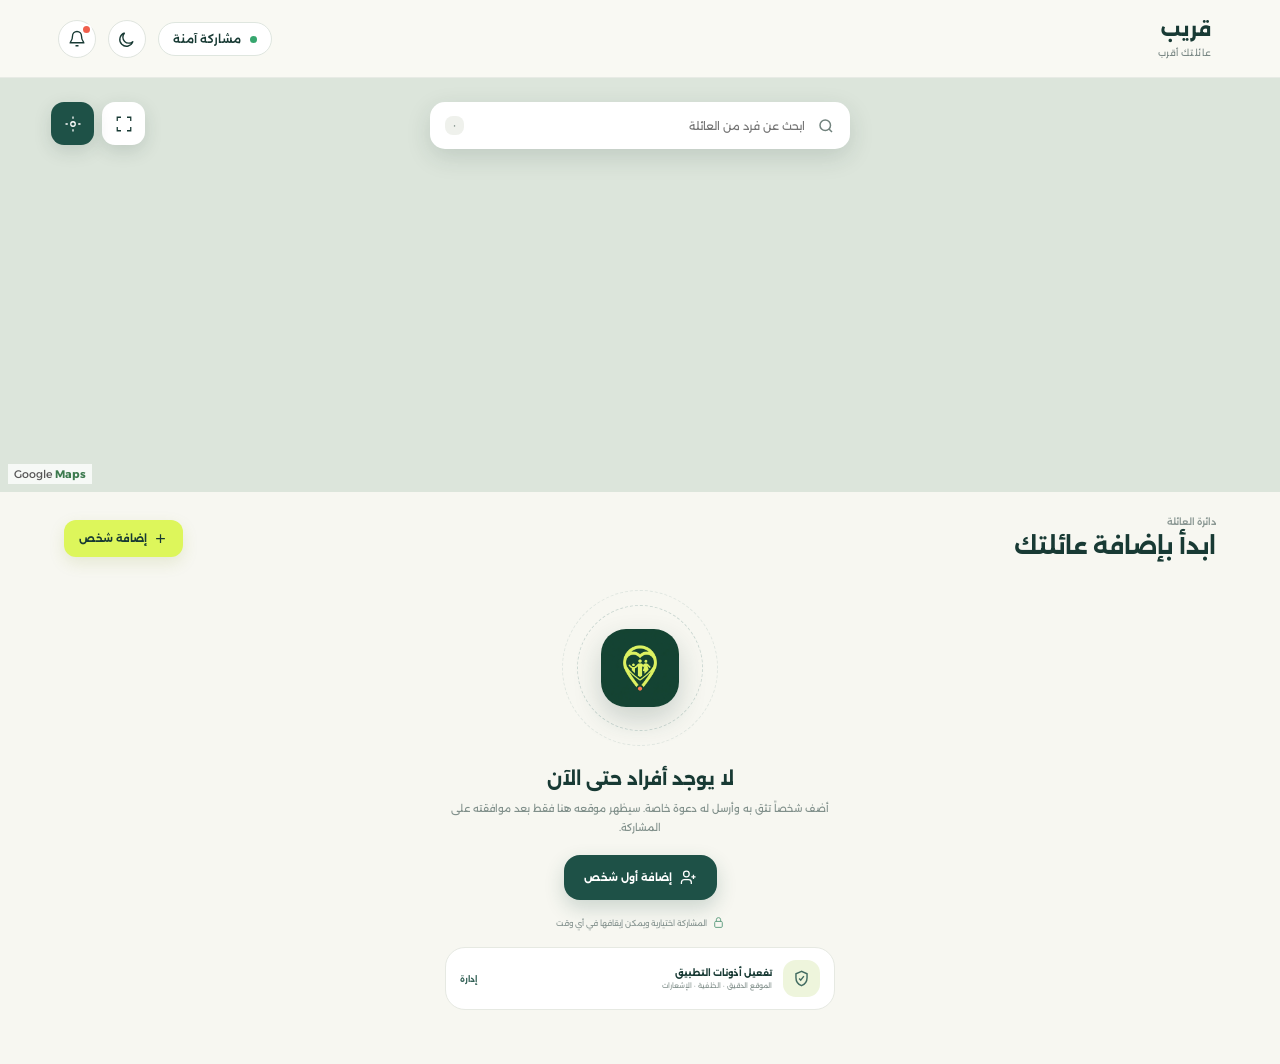
==== commit f373f313: "Add Android permission management for location tracking Co-authored-by: arena-agent <297053741+arena" ====
--- a/android/app/src/main/assets/index.html
+++ b/android/app/src/main/assets/index.html
@@ -66,6 +66,11 @@
           <p>أضف شخصاً تثق به وأرسل له دعوة خاصة. سيظهر موقعه هنا فقط بعد موافقته على المشاركة.</p>
           <button class="primary-empty" id="emptyAddBtn"><svg viewBox="0 0 24 24"><path d="M16 21v-2a4 4 0 0 0-4-4H6a4 4 0 0 0-4 4v2M9 11a4 4 0 1 0 0-8 4 4 0 0 0 0 8M19 8v6M16 11h6"/></svg> إضافة أول شخص</button>
           <div class="privacy-note"><svg viewBox="0 0 24 24"><rect x="5" y="10" width="14" height="11" rx="2"/><path d="M8 10V7a4 4 0 0 1 8 0v3"/></svg> المشاركة اختيارية ويمكن إيقافها في أي وقت</div>
+          <button class="permissions-card" id="permissionsBtn">
+            <span class="permission-shield"><svg viewBox="0 0 24 24"><path d="M12 3 5 6v5c0 4.7 2.8 8.3 7 10 4.2-1.7 7-5.3 7-10V6l-7-3Z"/><path d="m9 12 2 2 4-5"/></svg></span>
+            <span><strong>تفعيل أذونات التطبيق</strong><small>الموقع الدقيق · الخلفية · الإشعارات</small></span>
+            <b>إدارة</b>
+          </button>
         </div>
 
         <div class="family-content" id="familyContent" hidden>
--- a/android/app/src/main/assets/styles.css
+++ b/android/app/src/main/assets/styles.css
@@ -4,8 +4,8 @@
 .map-section{height:43vh;min-height:360px;position:relative;overflow:hidden;background:#dce4dc}.google-map{border:0;width:100%;height:100%;filter:saturate(.66) contrast(.92) brightness(1.04)}.map-tint{position:absolute;inset:0;pointer-events:none;background:rgba(221,232,211,.12)}.map-search{position:absolute;top:24px;right:50%;transform:translateX(50%);width:min(420px,65%);height:47px;border-radius:15px;background:white;box-shadow:0 8px 24px rgba(24,54,48,.15);display:flex;align-items:center;padding:0 15px;gap:10px}.map-search svg{width:18px;fill:none;stroke:#71827d;stroke-width:2}.map-search input{border:0;outline:0;min-width:0;flex:1;color:var(--ink);font-size:11px}.map-search kbd{border:0;background:#eff1ec;color:#70817c;padding:4px 8px;border-radius:8px;font-family:inherit;font-size:9px}.map-tools{position:absolute;left:4%;top:24px;display:flex;gap:8px}.map-tool{width:43px;height:43px;border:0;border-radius:13px;background:#fff;box-shadow:0 6px 18px rgba(28,52,48,.15);display:grid;place-items:center}.map-tool svg{width:18px;fill:none;stroke:var(--ink);stroke-width:1.7}.map-tool.location{background:var(--green)}.map-tool.location svg{stroke:white}.zone-label{position:absolute;right:59%;top:63%;transform:translateX(50%);padding:7px 11px;background:rgba(255,255,255,.93);border:1px solid rgba(22,63,54,.12);box-shadow:0 5px 14px rgba(23,56,49,.1);border-radius:12px;font-size:9px;font-weight:600}.zone-label span{display:inline-block;width:7px;height:7px;background:#52af7b;border-radius:50%;margin-left:4px}.person-pin{position:absolute;left:var(--x);top:var(--y);transform:translate(-50%,-50%);background:none;border:0;padding:0;z-index:3}.person-pin .avatar{display:grid;border:3px solid white;box-shadow:0 4px 13px rgba(23,56,49,.22)}.person-pin b{display:block;background:var(--green);color:white;border-radius:8px;font-size:8px;padding:3px 6px;margin-top:-2px;position:relative}.person-pin .pulse{position:absolute;width:58px;height:58px;border-radius:50%;background:rgba(49,139,103,.15);left:50%;top:43%;transform:translate(-50%,-50%);animation:pulse 2.2s infinite}.person-pin:not(.active) .pulse{display:none}@keyframes pulse{50%{transform:translate(-50%,-50%) scale(1.3);opacity:.2}}.map-brand{position:absolute;bottom:8px;left:8px;font-size:11px;color:#555;background:rgba(255,255,255,.75);padding:3px 6px}.map-brand strong{color:#3c7a4e}
 .content-panel{padding:30px 5% 34px;max-width:1280px;margin:auto}.panel-head{display:flex;justify-content:space-between;align-items:center;margin-bottom:20px}.eyebrow{font-size:9px;color:#8a9793;margin:0 0 5px;font-weight:600}.panel-head h1{margin:0;font-size:23px}.panel-head h1 span{color:#79a492;font-size:20px}.add-btn{border:0;border-radius:12px;padding:11px 15px;background:var(--lime);font-size:10px;font-weight:700;box-shadow:0 6px 16px rgba(136,157,38,.15);display:flex;align-items:center;gap:6px}.add-btn svg{width:15px;fill:none;stroke:currentColor;stroke-width:2}.member-strip{display:grid;grid-template-columns:repeat(3,1fr);gap:12px}.member-card{border:1px solid var(--line);background:#fff;border-radius:17px;min-height:76px;padding:12px 14px;display:flex;align-items:center;text-align:right;transition:.2s}.member-card:hover,.member-card.selected{border-color:#9ab8ad;box-shadow:0 7px 20px rgba(32,73,64,.08);transform:translateY(-2px)}.avatar,.avatar-wrap{width:42px;height:42px;border-radius:50%;display:grid;place-items:center;font-weight:700}.avatar-wrap{position:relative;margin-left:11px}.avatar-wrap .avatar{width:100%;height:100%}.avatar-wrap:after{content:'';position:absolute;width:9px;height:9px;border-radius:50%;background:#45aa73;border:2px solid white;right:0;bottom:0}.avatar-wrap.moving:after{background:var(--orange)}.avatar-sara{background:#db815d;color:#fff}.avatar-omar{background:#9ab8c9;color:#fff}.avatar-mama{background:#b9a191;color:#fff}.member-copy{flex:1}.member-copy strong{font-size:12px;display:block;margin-bottom:5px}.member-copy small{font-size:8px;color:#87938f}.member-copy i{display:inline-block;width:5px;height:5px;background:#49a874;border-radius:50%;margin-left:3px}.battery{font-size:8px;color:#86938f;display:flex;gap:3px;align-items:center}.battery svg{width:15px;fill:none;stroke:currentColor;stroke-width:1.7}.battery.low{color:#d88646}.detail-grid{display:grid;grid-template-columns:1.55fr .8fr;gap:16px;margin-top:16px}.activity-card,.place-card{background:#fff;border:1px solid var(--line);border-radius:19px;padding:20px}.card-title{display:flex;justify-content:space-between;align-items:flex-start}.card-title h2,.place-card h2{font-size:15px;margin:0}.card-title button{border:0;background:none;color:#4f786f;font-size:9px}.timeline{margin-top:17px}.timeline-item{display:grid;grid-template-columns:52px 30px 1fr;min-height:54px;position:relative}.timeline-item:not(:last-child):after{content:'';position:absolute;right:66px;top:28px;height:32px;border-right:1px dashed #d5ddd8}.time{font-size:8px;color:#929c99;padding-top:7px}.timeline-dot{width:22px;height:22px;border:1px solid #dfe6e2;border-radius:50%;display:grid;place-items:center;background:#fff;z-index:1}.timeline-dot i{width:7px;height:7px;border-radius:50%;background:#7e9b92}.timeline-item.current .timeline-dot{background:#dff79a;border-color:#dff79a}.timeline-item.current .timeline-dot i{background:#286154}.timeline-dot svg{width:12px;fill:none;stroke:#70857f;stroke-width:1.6}.timeline-item strong{font-size:10px;display:block}.timeline-item small{font-size:8px;color:#929d99}.place-card{position:relative;padding-right:75px}.place-icon{position:absolute;right:20px;top:20px;width:41px;height:41px;border-radius:13px;background:#eff6e5;display:grid;place-items:center}.place-icon svg{width:20px;fill:none;stroke:#447266;stroke-width:1.6}.place-card>div:nth-child(2)>span{font-size:8px;color:#8d9995}.place-card dl{margin:18px 0 14px}.place-card dl div{display:flex;justify-content:space-between;border-top:1px solid #edf0eb;padding:10px 0;font-size:8px}.place-card dt{color:#899591}.place-card dd{margin:0;font-weight:600}.place-card dd.good{color:#3f9667}.route-btn{width:100%;height:35px;border:0;border-radius:10px;background:var(--green);color:white;font-size:8px;font-weight:600;display:flex;align-items:center;justify-content:center;gap:5px}.route-btn svg{width:14px;fill:none;stroke:white;stroke-width:1.8}
 .bottom-nav{display:none}.modal-backdrop{position:fixed;inset:0;z-index:50;background:rgba(14,37,33,.48);backdrop-filter:blur(5px);display:grid;place-items:center;padding:20px}.modal-backdrop[hidden]{display:none}.modal{width:min(420px,100%);background:white;border-radius:24px;padding:28px;position:relative;box-shadow:var(--shadow)}.modal-close{position:absolute;left:18px;top:14px;border:0;background:#f1f3ef;border-radius:50%;width:30px;height:30px;font-size:20px}.modal-icon{width:48px;height:48px;border-radius:15px;background:#edfac0;display:grid;place-items:center}.modal-icon svg{width:24px;fill:none;stroke:var(--green);stroke-width:1.6}.modal h2{font-size:18px;margin:16px 0 8px}.modal>p{font-size:10px;line-height:1.8;color:#75847f}.modal label{display:block;font-size:9px;font-weight:600;margin-top:18px}.modal input{display:block;width:100%;height:44px;margin-top:7px;border:1px solid #dfe5df;border-radius:12px;padding:0 12px;outline:0}.modal input:focus{border-color:#72978d}.primary-btn{width:100%;height:44px;margin-top:13px;border:0;border-radius:12px;background:var(--green);color:white;font-size:10px;font-weight:700}.invite-result{margin-top:14px;padding:12px;background:#f5f7f2;border-radius:12px}.invite-result small{font-size:8px;color:#84918d}.invite-result div{display:flex;align-items:center;gap:7px;margin-top:6px;direction:ltr}.invite-result code{flex:1;white-space:nowrap;overflow:hidden;text-overflow:ellipsis;font-size:9px}.invite-result button{border:0;background:var(--lime);border-radius:7px;padding:5px 10px;font-size:8px}.toast{position:fixed;bottom:28px;left:50%;z-index:70;transform:translate(-50%,20px);background:#183d36;color:#fff;padding:11px 18px;border-radius:14px;font-size:10px;opacity:0;pointer-events:none;transition:.25s;box-shadow:var(--shadow)}.toast.show{opacity:1;transform:translate(-50%,0)}
-.accuracy-badge{position:absolute;right:50%;top:45%;transform:translate(50%,-50%);z-index:4;min-width:126px;padding:9px 12px;background:rgba(255,255,255,.96);border:1px solid rgba(25,65,56,.15);border-radius:18px;box-shadow:0 8px 24px rgba(25,54,48,.18);display:grid;grid-template-columns:9px 1fr;gap:2px 7px;align-items:center}.accuracy-badge[hidden]{display:none}.accuracy-badge>span{width:9px;height:9px;border-radius:50%;background:#ef9c43;box-shadow:0 0 0 5px rgba(239,156,67,.18);grid-row:1/3}.accuracy-badge.excellent>span{background:#36a66e;box-shadow:0 0 0 5px rgba(54,166,110,.18)}.accuracy-badge strong{font-size:9px}.accuracy-badge small{font-size:7px;color:#7f8e89}.empty-state{max-width:540px;margin:10px auto 0;text-align:center;padding:10px 20px 20px}.empty-visual{width:156px;height:156px;margin:0 auto 22px;position:relative;display:grid;place-items:center}.empty-visual img{width:78px;height:78px;border-radius:25px;position:relative;z-index:2;box-shadow:0 12px 28px rgba(25,62,54,.2)}.empty-ring{position:absolute;border:1px dashed #cdd9d3;border-radius:50%}.ring-one{inset:15px}.ring-two{inset:0;opacity:.55}.empty-state h2{font-size:18px;margin:0 0 9px}.empty-state>p{font-size:10px;color:#81908b;line-height:1.9;margin:0 auto 18px;max-width:390px}.primary-empty{height:45px;padding:0 20px;border:0;border-radius:16px;background:var(--green);color:#fff;font-size:10px;font-weight:700;display:inline-flex;align-items:center;gap:8px;box-shadow:0 8px 20px rgba(31,81,71,.2)}.primary-empty svg{width:17px;fill:none;stroke:currentColor;stroke-width:1.8}.privacy-note{margin:16px auto 0;font-size:8px;color:#8c9995;display:flex;justify-content:center;align-items:center;gap:5px}.privacy-note svg{width:13px;fill:none;stroke:#63a083;stroke-width:1.8}.family-content[hidden]{display:none}.pending-card{margin-top:16px;min-height:105px;background:#fff;border:1px solid var(--line);border-radius:24px;padding:20px;display:flex;align-items:center;gap:14px}.pending-icon{width:48px;height:48px;border-radius:17px;background:#f4f7df;display:grid;place-items:center;flex:0 0 auto}.pending-icon svg{width:23px;fill:none;stroke:#65752e;stroke-width:1.6}.pending-card>div:nth-child(2){flex:1}.pending-card h2{font-size:14px;margin:0 0 5px}.pending-card span{font-size:8px;color:#82908b}.pending-card>button{border:0;border-radius:14px;background:#eaf5b5;padding:10px 13px;font-size:8px;font-weight:700}.pending-member{max-width:320px}.avatar-new{background:var(--green);color:var(--lime)}.avatar-wrap.waiting:after{background:#ed9d42}.remove-person{width:27px;height:27px;border:0;border-radius:50%;background:#f2f3ef;color:#86928e;font-size:16px}
+.accuracy-badge{position:absolute;right:50%;top:45%;transform:translate(50%,-50%);z-index:4;min-width:126px;padding:9px 12px;background:rgba(255,255,255,.96);border:1px solid rgba(25,65,56,.15);border-radius:18px;box-shadow:0 8px 24px rgba(25,54,48,.18);display:grid;grid-template-columns:9px 1fr;gap:2px 7px;align-items:center}.accuracy-badge[hidden]{display:none}.accuracy-badge>span{width:9px;height:9px;border-radius:50%;background:#ef9c43;box-shadow:0 0 0 5px rgba(239,156,67,.18);grid-row:1/3}.accuracy-badge.excellent>span{background:#36a66e;box-shadow:0 0 0 5px rgba(54,166,110,.18)}.accuracy-badge strong{font-size:9px}.accuracy-badge small{font-size:7px;color:#7f8e89}.empty-state{max-width:540px;margin:10px auto 0;text-align:center;padding:10px 20px 20px}.empty-visual{width:156px;height:156px;margin:0 auto 22px;position:relative;display:grid;place-items:center}.empty-visual img{width:78px;height:78px;border-radius:25px;position:relative;z-index:2;box-shadow:0 12px 28px rgba(25,62,54,.2)}.empty-ring{position:absolute;border:1px dashed #cdd9d3;border-radius:50%}.ring-one{inset:15px}.ring-two{inset:0;opacity:.55}.empty-state h2{font-size:18px;margin:0 0 9px}.empty-state>p{font-size:10px;color:#81908b;line-height:1.9;margin:0 auto 18px;max-width:390px}.primary-empty{height:45px;padding:0 20px;border:0;border-radius:16px;background:var(--green);color:#fff;font-size:10px;font-weight:700;display:inline-flex;align-items:center;gap:8px;box-shadow:0 8px 20px rgba(31,81,71,.2)}.primary-empty svg{width:17px;fill:none;stroke:currentColor;stroke-width:1.8}.privacy-note{margin:16px auto 0;font-size:8px;color:#8c9995;display:flex;justify-content:center;align-items:center;gap:5px}.privacy-note svg{width:13px;fill:none;stroke:#63a083;stroke-width:1.8}.permissions-card{width:min(390px,100%);margin:18px auto 0;padding:12px 14px;border:1px solid var(--line);border-radius:20px;background:#fff;display:flex;align-items:center;gap:11px;text-align:right}.permission-shield{width:37px;height:37px;border-radius:13px;background:#eef5dc;display:grid;place-items:center}.permission-shield svg{width:19px;fill:none;stroke:#416b60;stroke-width:1.8}.permissions-card>span:nth-child(2){flex:1}.permissions-card strong{display:block;font-size:9px}.permissions-card small{display:block;font-size:7px;color:#899692;margin-top:3px}.permissions-card b{font-size:8px;color:#315f54}.family-content[hidden]{display:none}.pending-card{margin-top:16px;min-height:105px;background:#fff;border:1px solid var(--line);border-radius:24px;padding:20px;display:flex;align-items:center;gap:14px}.pending-icon{width:48px;height:48px;border-radius:17px;background:#f4f7df;display:grid;place-items:center;flex:0 0 auto}.pending-icon svg{width:23px;fill:none;stroke:#65752e;stroke-width:1.6}.pending-card>div:nth-child(2){flex:1}.pending-card h2{font-size:14px;margin:0 0 5px}.pending-card span{font-size:8px;color:#82908b}.pending-card>button{border:0;border-radius:14px;background:#eaf5b5;padding:10px 13px;font-size:8px;font-weight:700}.pending-member{max-width:320px}.avatar-new{background:var(--green);color:var(--lime)}.avatar-wrap.waiting:after{background:#ed9d42}.remove-person{width:27px;height:27px;border:0;border-radius:50%;background:#f2f3ef;color:#86928e;font-size:16px}
 html[data-theme="dark"]{color-scheme:dark;--ink:#e7f1ed;--muted:#8fa19b;--green:#234f46;--lime:#d8ee5b;--cream:#101a18;--line:#2b3b37;--white:#182522;--shadow:0 14px 40px rgba(0,0,0,.35)}
-html[data-theme="dark"] body{background:#101a18}html[data-theme="dark"] .topbar{background:rgba(16,26,24,.96);border-color:#293a36}html[data-theme="dark"] .brand small,html[data-theme="dark"] .eyebrow{color:#91a39d}html[data-theme="dark"] .status-pill,html[data-theme="dark"] .icon-btn,html[data-theme="dark"] .map-search,html[data-theme="dark"] .map-tool,html[data-theme="dark"] .member-card,html[data-theme="dark"] .activity-card,html[data-theme="dark"] .place-card,html[data-theme="dark"] .modal{background:#182522;border-color:#2b3b37}html[data-theme="dark"] .map-search input{background:transparent;color:#e7f1ed}html[data-theme="dark"] .map-search kbd,html[data-theme="dark"] .modal-close{background:#263632;color:#abbab5}html[data-theme="dark"] .google-map{filter:saturate(.45) contrast(.9) brightness(.58)}html[data-theme="dark"] .map-tint{background:rgba(9,26,22,.2)}html[data-theme="dark"] .zone-label{background:rgba(25,39,35,.94);color:#dce9e4;border-color:#3a4b47}html[data-theme="dark"] .map-brand{background:rgba(24,37,34,.8);color:#bbb}html[data-theme="dark"] .member-card:hover,html[data-theme="dark"] .member-card.selected{border-color:#66887f;box-shadow:0 7px 20px rgba(0,0,0,.2)}html[data-theme="dark"] .timeline-dot{background:#182522;border-color:#3a4a46}html[data-theme="dark"] .timeline-item:not(:last-child):after{border-color:#3b4b47}html[data-theme="dark"] .place-icon{background:#263d36}html[data-theme="dark"] .place-card dl div{border-color:#2b3b37}html[data-theme="dark"] .bottom-nav{background:rgba(18,29,27,.97);border-color:#2b3b37}html[data-theme="dark"] .modal>p,html[data-theme="dark"] .member-copy small,html[data-theme="dark"] .timeline-item small{color:#91a09b}html[data-theme="dark"] .modal input{background:#111c1a;border-color:#354743;color:#e7f1ed}html[data-theme="dark"] .invite-result{background:#111c1a}html[data-theme="dark"] .empty-ring{border-color:#3d514b}html[data-theme="dark"] .accuracy-badge,html[data-theme="dark"] .pending-card{background:#182522;border-color:#2b3b37}html[data-theme="dark"] .pending-icon{background:#304034}html[data-theme="dark"] .pending-card>button{background:#34472e;color:#ddec9a}html[data-theme="dark"] .remove-person{background:#2a3935;color:#a9b6b1}html[data-theme="dark"] .moon-icon{display:none}html[data-theme="dark"] .sun-icon{display:block}
+html[data-theme="dark"] body{background:#101a18}html[data-theme="dark"] .topbar{background:rgba(16,26,24,.96);border-color:#293a36}html[data-theme="dark"] .brand small,html[data-theme="dark"] .eyebrow{color:#91a39d}html[data-theme="dark"] .status-pill,html[data-theme="dark"] .icon-btn,html[data-theme="dark"] .map-search,html[data-theme="dark"] .map-tool,html[data-theme="dark"] .member-card,html[data-theme="dark"] .activity-card,html[data-theme="dark"] .place-card,html[data-theme="dark"] .modal{background:#182522;border-color:#2b3b37}html[data-theme="dark"] .map-search input{background:transparent;color:#e7f1ed}html[data-theme="dark"] .map-search kbd,html[data-theme="dark"] .modal-close{background:#263632;color:#abbab5}html[data-theme="dark"] .google-map{filter:saturate(.45) contrast(.9) brightness(.58)}html[data-theme="dark"] .map-tint{background:rgba(9,26,22,.2)}html[data-theme="dark"] .zone-label{background:rgba(25,39,35,.94);color:#dce9e4;border-color:#3a4b47}html[data-theme="dark"] .map-brand{background:rgba(24,37,34,.8);color:#bbb}html[data-theme="dark"] .member-card:hover,html[data-theme="dark"] .member-card.selected{border-color:#66887f;box-shadow:0 7px 20px rgba(0,0,0,.2)}html[data-theme="dark"] .timeline-dot{background:#182522;border-color:#3a4a46}html[data-theme="dark"] .timeline-item:not(:last-child):after{border-color:#3b4b47}html[data-theme="dark"] .place-icon{background:#263d36}html[data-theme="dark"] .place-card dl div{border-color:#2b3b37}html[data-theme="dark"] .bottom-nav{background:rgba(18,29,27,.97);border-color:#2b3b37}html[data-theme="dark"] .modal>p,html[data-theme="dark"] .member-copy small,html[data-theme="dark"] .timeline-item small{color:#91a09b}html[data-theme="dark"] .modal input{background:#111c1a;border-color:#354743;color:#e7f1ed}html[data-theme="dark"] .invite-result{background:#111c1a}html[data-theme="dark"] .empty-ring{border-color:#3d514b}html[data-theme="dark"] .accuracy-badge,html[data-theme="dark"] .pending-card,html[data-theme="dark"] .permissions-card{background:#182522;border-color:#2b3b37}html[data-theme="dark"] .pending-icon{background:#304034}html[data-theme="dark"] .pending-card>button{background:#34472e;color:#ddec9a}html[data-theme="dark"] .remove-person{background:#2a3935;color:#a9b6b1}html[data-theme="dark"] .moon-icon{display:none}html[data-theme="dark"] .sun-icon{display:block}
 @media(max-width:720px){body{background:#fff}html[data-theme="dark"] body{background:#101a18}.app-shell{padding-bottom:76px}.topbar{height:66px;padding:0 18px}.status-pill{display:none}.map-section{height:47vh;min-height:355px}.map-search{right:18px;transform:none;width:calc(100% - 86px);top:15px}.map-tools{left:14px;top:15px;display:block}.map-tools .map-tool:first-child{display:none}.person-pin.pin-1{--x:56%!important;--y:38%!important}.person-pin.pin-2{--x:22%!important;--y:55%!important}.person-pin.pin-3{--x:76%!important;--y:63%!important}.zone-label{top:72%;right:52%}.content-panel{padding:23px 16px 18px}.panel-head{margin-bottom:15px}.panel-head h1{font-size:19px}.add-btn{padding:10px}.member-strip{display:flex;overflow-x:auto;margin-left:-16px;margin-right:-16px;padding:2px 16px 13px;scrollbar-width:none}.member-card{min-width:220px;min-height:72px}.detail-grid{grid-template-columns:1fr}.empty-state{padding-top:4px}.empty-visual{width:138px;height:138px;margin-bottom:16px}.pending-card{border-radius:22px;align-items:flex-start;flex-wrap:wrap}.pending-card>button{margin-right:62px}.activity-card{order:2}.place-card{order:1}.bottom-nav{display:flex;position:fixed;z-index:30;bottom:0;left:0;right:0;height:72px;background:rgba(255,255,255,.96);border-top:1px solid #e5e9e4;padding-bottom:env(safe-area-inset-bottom);justify-content:space-around;box-shadow:0 -5px 20px rgba(26,57,51,.06)}.bottom-nav button{width:24%;border:0;background:none;display:flex;flex-direction:column;align-items:center;justify-content:center;gap:4px;font-size:8px;color:#94a09d;position:relative}.bottom-nav svg{width:20px;height:20px;fill:none;stroke:currentColor;stroke-width:1.7}.bottom-nav button.active{color:var(--green);font-weight:700}.bottom-nav button.active:before{content:'';position:absolute;top:0;width:26px;height:3px;background:var(--lime);border-radius:0 0 4px 4px}.bottom-nav button>i{position:absolute;top:14px;right:34%;width:6px;height:6px;background:#ef6557;border:1px solid white;border-radius:50%}.toast{bottom:90px}.map-brand{bottom:4px}.modal{padding:24px}}
 @media(min-width:1200px){.map-section{height:46vh}.content-panel{padding-top:24px}}
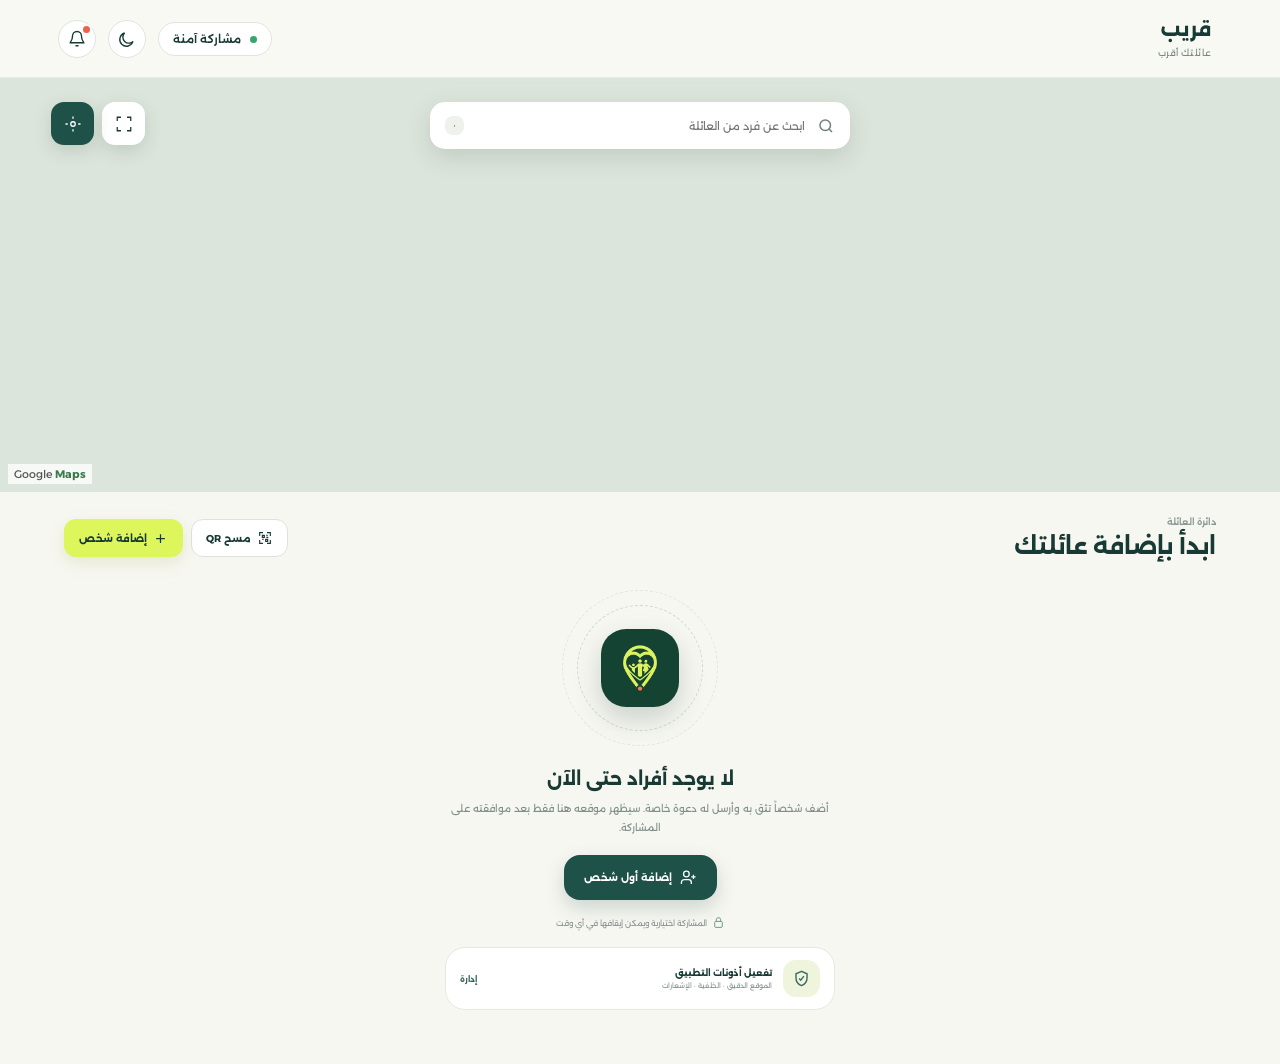
==== commit 7be1df19: "Add secure QR invitations and camera scanner Co-authored-by: arena-agent <297053741+arena-agent@user" ====
--- a/android/app/src/main/assets/index.html
+++ b/android/app/src/main/assets/index.html
@@ -54,7 +54,10 @@
       <section class="content-panel">
         <div class="panel-head">
           <div><p class="eyebrow">دائرة العائلة</p><h1 id="familyTitle">ابدأ بإضافة عائلتك</h1></div>
-          <button class="add-btn" id="addMemberBtn"><svg viewBox="0 0 24 24"><path d="M12 5v14M5 12h14"/></svg> إضافة شخص</button>
+          <div class="family-actions">
+            <button class="scan-btn" id="scanQrBtn"><svg viewBox="0 0 24 24"><path d="M4 9V4h5M15 4h5v5M20 15v5h-5M9 20H4v-5M8 8h3v3H8zM14 8h2M14 11h3M8 14h2M13 14h3v3h-3z"/></svg> مسح QR</button>
+            <button class="add-btn" id="addMemberBtn"><svg viewBox="0 0 24 24"><path d="M12 5v14M5 12h14"/></svg> إضافة شخص</button>
+          </div>
         </div>
 
         <div class="empty-state" id="emptyState">
@@ -101,11 +104,35 @@
       <label>الاسم<input id="inviteName" placeholder="مثال: أحمد" maxlength="24" /></label>
       <label>رقم الهاتف<input id="invitePhone" type="tel" inputmode="tel" placeholder="01xxxxxxxxx" maxlength="18" dir="ltr" /></label>
       <button class="primary-btn" id="createInviteBtn">إنشاء رابط دعوة آمن</button>
-      <div class="invite-result" id="inviteResult" hidden><small>رابط الدعوة</small><div><code id="inviteCode"></code><button id="copyInviteBtn">نسخ</button></div></div>
+      <div class="invite-result" id="inviteResult" hidden>
+        <div class="qr-preview" id="qrPreview" aria-label="رمز QR للدعوة"></div>
+        <small>وجّه كاميرا الشخص إلى الرمز أو شارك الرابط</small>
+        <div><code id="inviteCode"></code><button id="copyInviteBtn">مشاركة</button></div>
+      </div>
+    </section>
+  </div>
+
+  <div class="modal-backdrop" id="scannerBackdrop" hidden>
+    <section class="modal scanner-modal" role="dialog" aria-modal="true" aria-labelledby="scannerTitle">
+      <button class="modal-close" id="scannerClose" aria-label="إغلاق">×</button>
+      <p class="eyebrow">إضافة سريعة وآمنة</p>
+      <h2 id="scannerTitle">مسح رمز QR</h2>
+      <p>امسح رمز دعوة قريب لإضافة الشخص. لا يتم قبول أي رموز أو روابط أخرى.</p>
+      <div class="camera-frame" id="cameraFrame">
+        <video id="qrVideo" playsinline muted></video>
+        <div class="scan-corners"><i></i><i></i><i></i><i></i></div>
+        <span id="cameraStatus">جارٍ تشغيل الكاميرا…</span>
+      </div>
+      <canvas id="qrCanvas" hidden></canvas>
+      <label class="image-scan-btn" for="qrImageInput"><svg viewBox="0 0 24 24"><path d="M4 5h16v14H4zM8 13l3-3 5 6M15 11l2-2 3 3"/><circle cx="8" cy="9" r="1"/></svg> اختيار صورة QR من الهاتف</label>
+      <input id="qrImageInput" type="file" accept="image/*" hidden />
+      <div class="scanner-security"><svg viewBox="0 0 24 24"><path d="M12 3 5 6v5c0 4.7 2.8 8.3 7 10 4.2-1.7 7-5.3 7-10V6l-7-3Z"/></svg> تتم القراءة على جهازك ولا تُرفع الصورة إلى الإنترنت</div>
     </section>
   </div>
 
   <div class="toast" id="toast" role="status"></div>
+  <script src="vendor/qrcode.js"></script>
+  <script src="vendor/jsQR.js"></script>
   <script src="app.js"></script>
 </body>
 </html>
--- a/android/app/src/main/assets/styles.css
+++ b/android/app/src/main/assets/styles.css
@@ -2,10 +2,10 @@
 :root{--ink:#183a34;--muted:#7f8e89;--green:#1e5147;--lime:#ddf65b;--cream:#f7f7f1;--line:#e6e9e2;--white:#fff;--orange:#f2a443;--shadow:0 14px 40px rgba(25,54,48,.12)}
 *{box-sizing:border-box}html{color-scheme:light}html,body{margin:0;min-height:100%;background:var(--cream);color:var(--ink);font-family:'Alexandria',system-ui,sans-serif;transition:background-color .25s,color .25s}button,input{font:inherit}button{cursor:pointer;color:inherit}.app-shell{min-height:100vh;padding-bottom:0}.topbar{height:78px;padding:0 4.5%;display:flex;align-items:center;justify-content:space-between;background:rgba(249,249,244,.96);border-bottom:1px solid rgba(30,70,62,.08);position:relative;z-index:20}.brand{display:flex;align-items:center;gap:11px}.brand-logo{width:43px;height:43px;border-radius:13px;object-fit:cover;box-shadow:0 5px 14px rgba(23,61,54,.18)}.brand strong{font-size:20px;display:block;line-height:1.2}.brand small{font-size:9px;color:#7a8885;letter-spacing:.4px}.top-actions{display:flex;align-items:center;gap:12px}.status-pill{border:1px solid #dfe6df;border-radius:30px;background:#fff;padding:9px 14px;font-size:11px;font-weight:600}.status-pill span{display:inline-block;width:7px;height:7px;background:#36a66e;border-radius:50%;margin-left:6px}.icon-btn{width:38px;height:38px;background:#fff;border:1px solid #e0e5df;border-radius:50%;display:grid;place-items:center;position:relative}.icon-btn svg{width:18px;fill:none;stroke:currentColor;stroke-width:1.8}.sun-icon{display:none}.has-dot:after{content:'';position:absolute;width:7px;height:7px;background:#f05f4c;border:2px solid white;border-radius:50%;top:3px;right:3px}
 .map-section{height:43vh;min-height:360px;position:relative;overflow:hidden;background:#dce4dc}.google-map{border:0;width:100%;height:100%;filter:saturate(.66) contrast(.92) brightness(1.04)}.map-tint{position:absolute;inset:0;pointer-events:none;background:rgba(221,232,211,.12)}.map-search{position:absolute;top:24px;right:50%;transform:translateX(50%);width:min(420px,65%);height:47px;border-radius:15px;background:white;box-shadow:0 8px 24px rgba(24,54,48,.15);display:flex;align-items:center;padding:0 15px;gap:10px}.map-search svg{width:18px;fill:none;stroke:#71827d;stroke-width:2}.map-search input{border:0;outline:0;min-width:0;flex:1;color:var(--ink);font-size:11px}.map-search kbd{border:0;background:#eff1ec;color:#70817c;padding:4px 8px;border-radius:8px;font-family:inherit;font-size:9px}.map-tools{position:absolute;left:4%;top:24px;display:flex;gap:8px}.map-tool{width:43px;height:43px;border:0;border-radius:13px;background:#fff;box-shadow:0 6px 18px rgba(28,52,48,.15);display:grid;place-items:center}.map-tool svg{width:18px;fill:none;stroke:var(--ink);stroke-width:1.7}.map-tool.location{background:var(--green)}.map-tool.location svg{stroke:white}.zone-label{position:absolute;right:59%;top:63%;transform:translateX(50%);padding:7px 11px;background:rgba(255,255,255,.93);border:1px solid rgba(22,63,54,.12);box-shadow:0 5px 14px rgba(23,56,49,.1);border-radius:12px;font-size:9px;font-weight:600}.zone-label span{display:inline-block;width:7px;height:7px;background:#52af7b;border-radius:50%;margin-left:4px}.person-pin{position:absolute;left:var(--x);top:var(--y);transform:translate(-50%,-50%);background:none;border:0;padding:0;z-index:3}.person-pin .avatar{display:grid;border:3px solid white;box-shadow:0 4px 13px rgba(23,56,49,.22)}.person-pin b{display:block;background:var(--green);color:white;border-radius:8px;font-size:8px;padding:3px 6px;margin-top:-2px;position:relative}.person-pin .pulse{position:absolute;width:58px;height:58px;border-radius:50%;background:rgba(49,139,103,.15);left:50%;top:43%;transform:translate(-50%,-50%);animation:pulse 2.2s infinite}.person-pin:not(.active) .pulse{display:none}@keyframes pulse{50%{transform:translate(-50%,-50%) scale(1.3);opacity:.2}}.map-brand{position:absolute;bottom:8px;left:8px;font-size:11px;color:#555;background:rgba(255,255,255,.75);padding:3px 6px}.map-brand strong{color:#3c7a4e}
-.content-panel{padding:30px 5% 34px;max-width:1280px;margin:auto}.panel-head{display:flex;justify-content:space-between;align-items:center;margin-bottom:20px}.eyebrow{font-size:9px;color:#8a9793;margin:0 0 5px;font-weight:600}.panel-head h1{margin:0;font-size:23px}.panel-head h1 span{color:#79a492;font-size:20px}.add-btn{border:0;border-radius:12px;padding:11px 15px;background:var(--lime);font-size:10px;font-weight:700;box-shadow:0 6px 16px rgba(136,157,38,.15);display:flex;align-items:center;gap:6px}.add-btn svg{width:15px;fill:none;stroke:currentColor;stroke-width:2}.member-strip{display:grid;grid-template-columns:repeat(3,1fr);gap:12px}.member-card{border:1px solid var(--line);background:#fff;border-radius:17px;min-height:76px;padding:12px 14px;display:flex;align-items:center;text-align:right;transition:.2s}.member-card:hover,.member-card.selected{border-color:#9ab8ad;box-shadow:0 7px 20px rgba(32,73,64,.08);transform:translateY(-2px)}.avatar,.avatar-wrap{width:42px;height:42px;border-radius:50%;display:grid;place-items:center;font-weight:700}.avatar-wrap{position:relative;margin-left:11px}.avatar-wrap .avatar{width:100%;height:100%}.avatar-wrap:after{content:'';position:absolute;width:9px;height:9px;border-radius:50%;background:#45aa73;border:2px solid white;right:0;bottom:0}.avatar-wrap.moving:after{background:var(--orange)}.avatar-sara{background:#db815d;color:#fff}.avatar-omar{background:#9ab8c9;color:#fff}.avatar-mama{background:#b9a191;color:#fff}.member-copy{flex:1}.member-copy strong{font-size:12px;display:block;margin-bottom:5px}.member-copy small{font-size:8px;color:#87938f}.member-copy i{display:inline-block;width:5px;height:5px;background:#49a874;border-radius:50%;margin-left:3px}.battery{font-size:8px;color:#86938f;display:flex;gap:3px;align-items:center}.battery svg{width:15px;fill:none;stroke:currentColor;stroke-width:1.7}.battery.low{color:#d88646}.detail-grid{display:grid;grid-template-columns:1.55fr .8fr;gap:16px;margin-top:16px}.activity-card,.place-card{background:#fff;border:1px solid var(--line);border-radius:19px;padding:20px}.card-title{display:flex;justify-content:space-between;align-items:flex-start}.card-title h2,.place-card h2{font-size:15px;margin:0}.card-title button{border:0;background:none;color:#4f786f;font-size:9px}.timeline{margin-top:17px}.timeline-item{display:grid;grid-template-columns:52px 30px 1fr;min-height:54px;position:relative}.timeline-item:not(:last-child):after{content:'';position:absolute;right:66px;top:28px;height:32px;border-right:1px dashed #d5ddd8}.time{font-size:8px;color:#929c99;padding-top:7px}.timeline-dot{width:22px;height:22px;border:1px solid #dfe6e2;border-radius:50%;display:grid;place-items:center;background:#fff;z-index:1}.timeline-dot i{width:7px;height:7px;border-radius:50%;background:#7e9b92}.timeline-item.current .timeline-dot{background:#dff79a;border-color:#dff79a}.timeline-item.current .timeline-dot i{background:#286154}.timeline-dot svg{width:12px;fill:none;stroke:#70857f;stroke-width:1.6}.timeline-item strong{font-size:10px;display:block}.timeline-item small{font-size:8px;color:#929d99}.place-card{position:relative;padding-right:75px}.place-icon{position:absolute;right:20px;top:20px;width:41px;height:41px;border-radius:13px;background:#eff6e5;display:grid;place-items:center}.place-icon svg{width:20px;fill:none;stroke:#447266;stroke-width:1.6}.place-card>div:nth-child(2)>span{font-size:8px;color:#8d9995}.place-card dl{margin:18px 0 14px}.place-card dl div{display:flex;justify-content:space-between;border-top:1px solid #edf0eb;padding:10px 0;font-size:8px}.place-card dt{color:#899591}.place-card dd{margin:0;font-weight:600}.place-card dd.good{color:#3f9667}.route-btn{width:100%;height:35px;border:0;border-radius:10px;background:var(--green);color:white;font-size:8px;font-weight:600;display:flex;align-items:center;justify-content:center;gap:5px}.route-btn svg{width:14px;fill:none;stroke:white;stroke-width:1.8}
-.bottom-nav{display:none}.modal-backdrop{position:fixed;inset:0;z-index:50;background:rgba(14,37,33,.48);backdrop-filter:blur(5px);display:grid;place-items:center;padding:20px}.modal-backdrop[hidden]{display:none}.modal{width:min(420px,100%);background:white;border-radius:24px;padding:28px;position:relative;box-shadow:var(--shadow)}.modal-close{position:absolute;left:18px;top:14px;border:0;background:#f1f3ef;border-radius:50%;width:30px;height:30px;font-size:20px}.modal-icon{width:48px;height:48px;border-radius:15px;background:#edfac0;display:grid;place-items:center}.modal-icon svg{width:24px;fill:none;stroke:var(--green);stroke-width:1.6}.modal h2{font-size:18px;margin:16px 0 8px}.modal>p{font-size:10px;line-height:1.8;color:#75847f}.modal label{display:block;font-size:9px;font-weight:600;margin-top:18px}.modal input{display:block;width:100%;height:44px;margin-top:7px;border:1px solid #dfe5df;border-radius:12px;padding:0 12px;outline:0}.modal input:focus{border-color:#72978d}.primary-btn{width:100%;height:44px;margin-top:13px;border:0;border-radius:12px;background:var(--green);color:white;font-size:10px;font-weight:700}.invite-result{margin-top:14px;padding:12px;background:#f5f7f2;border-radius:12px}.invite-result small{font-size:8px;color:#84918d}.invite-result div{display:flex;align-items:center;gap:7px;margin-top:6px;direction:ltr}.invite-result code{flex:1;white-space:nowrap;overflow:hidden;text-overflow:ellipsis;font-size:9px}.invite-result button{border:0;background:var(--lime);border-radius:7px;padding:5px 10px;font-size:8px}.toast{position:fixed;bottom:28px;left:50%;z-index:70;transform:translate(-50%,20px);background:#183d36;color:#fff;padding:11px 18px;border-radius:14px;font-size:10px;opacity:0;pointer-events:none;transition:.25s;box-shadow:var(--shadow)}.toast.show{opacity:1;transform:translate(-50%,0)}
+.content-panel{padding:30px 5% 34px;max-width:1280px;margin:auto}.panel-head{display:flex;justify-content:space-between;align-items:center;margin-bottom:20px}.eyebrow{font-size:9px;color:#8a9793;margin:0 0 5px;font-weight:600}.panel-head h1{margin:0;font-size:23px}.panel-head h1 span{color:#79a492;font-size:20px}.add-btn{border:0;border-radius:12px;padding:11px 15px;background:var(--lime);font-size:10px;font-weight:700;box-shadow:0 6px 16px rgba(136,157,38,.15);display:flex;align-items:center;gap:6px}.add-btn svg{width:15px;fill:none;stroke:currentColor;stroke-width:2}.family-actions{display:flex;gap:8px}.scan-btn{border:1px solid #dce3de;border-radius:12px;padding:10px 14px;background:#fff;font-size:10px;font-weight:700;display:flex;align-items:center;gap:6px}.scan-btn svg{width:16px;fill:none;stroke:currentColor;stroke-width:1.7}.member-strip{display:grid;grid-template-columns:repeat(3,1fr);gap:12px}.member-card{border:1px solid var(--line);background:#fff;border-radius:17px;min-height:76px;padding:12px 14px;display:flex;align-items:center;text-align:right;transition:.2s}.member-card:hover,.member-card.selected{border-color:#9ab8ad;box-shadow:0 7px 20px rgba(32,73,64,.08);transform:translateY(-2px)}.avatar,.avatar-wrap{width:42px;height:42px;border-radius:50%;display:grid;place-items:center;font-weight:700}.avatar-wrap{position:relative;margin-left:11px}.avatar-wrap .avatar{width:100%;height:100%}.avatar-wrap:after{content:'';position:absolute;width:9px;height:9px;border-radius:50%;background:#45aa73;border:2px solid white;right:0;bottom:0}.avatar-wrap.moving:after{background:var(--orange)}.avatar-sara{background:#db815d;color:#fff}.avatar-omar{background:#9ab8c9;color:#fff}.avatar-mama{background:#b9a191;color:#fff}.member-copy{flex:1}.member-copy strong{font-size:12px;display:block;margin-bottom:5px}.member-copy small{font-size:8px;color:#87938f}.member-copy i{display:inline-block;width:5px;height:5px;background:#49a874;border-radius:50%;margin-left:3px}.battery{font-size:8px;color:#86938f;display:flex;gap:3px;align-items:center}.battery svg{width:15px;fill:none;stroke:currentColor;stroke-width:1.7}.battery.low{color:#d88646}.detail-grid{display:grid;grid-template-columns:1.55fr .8fr;gap:16px;margin-top:16px}.activity-card,.place-card{background:#fff;border:1px solid var(--line);border-radius:19px;padding:20px}.card-title{display:flex;justify-content:space-between;align-items:flex-start}.card-title h2,.place-card h2{font-size:15px;margin:0}.card-title button{border:0;background:none;color:#4f786f;font-size:9px}.timeline{margin-top:17px}.timeline-item{display:grid;grid-template-columns:52px 30px 1fr;min-height:54px;position:relative}.timeline-item:not(:last-child):after{content:'';position:absolute;right:66px;top:28px;height:32px;border-right:1px dashed #d5ddd8}.time{font-size:8px;color:#929c99;padding-top:7px}.timeline-dot{width:22px;height:22px;border:1px solid #dfe6e2;border-radius:50%;display:grid;place-items:center;background:#fff;z-index:1}.timeline-dot i{width:7px;height:7px;border-radius:50%;background:#7e9b92}.timeline-item.current .timeline-dot{background:#dff79a;border-color:#dff79a}.timeline-item.current .timeline-dot i{background:#286154}.timeline-dot svg{width:12px;fill:none;stroke:#70857f;stroke-width:1.6}.timeline-item strong{font-size:10px;display:block}.timeline-item small{font-size:8px;color:#929d99}.place-card{position:relative;padding-right:75px}.place-icon{position:absolute;right:20px;top:20px;width:41px;height:41px;border-radius:13px;background:#eff6e5;display:grid;place-items:center}.place-icon svg{width:20px;fill:none;stroke:#447266;stroke-width:1.6}.place-card>div:nth-child(2)>span{font-size:8px;color:#8d9995}.place-card dl{margin:18px 0 14px}.place-card dl div{display:flex;justify-content:space-between;border-top:1px solid #edf0eb;padding:10px 0;font-size:8px}.place-card dt{color:#899591}.place-card dd{margin:0;font-weight:600}.place-card dd.good{color:#3f9667}.route-btn{width:100%;height:35px;border:0;border-radius:10px;background:var(--green);color:white;font-size:8px;font-weight:600;display:flex;align-items:center;justify-content:center;gap:5px}.route-btn svg{width:14px;fill:none;stroke:white;stroke-width:1.8}
+.bottom-nav{display:none}.modal-backdrop{position:fixed;inset:0;z-index:50;background:rgba(14,37,33,.48);backdrop-filter:blur(5px);display:grid;place-items:center;padding:20px}.modal-backdrop[hidden]{display:none}.modal{width:min(420px,100%);background:white;border-radius:24px;padding:28px;position:relative;box-shadow:var(--shadow)}.modal-close{position:absolute;left:18px;top:14px;border:0;background:#f1f3ef;border-radius:50%;width:30px;height:30px;font-size:20px}.modal-icon{width:48px;height:48px;border-radius:15px;background:#edfac0;display:grid;place-items:center}.modal-icon svg{width:24px;fill:none;stroke:var(--green);stroke-width:1.6}.modal h2{font-size:18px;margin:16px 0 8px}.modal>p{font-size:10px;line-height:1.8;color:#75847f}.modal label{display:block;font-size:9px;font-weight:600;margin-top:18px}.modal input{display:block;width:100%;height:44px;margin-top:7px;border:1px solid #dfe5df;border-radius:12px;padding:0 12px;outline:0}.modal input:focus{border-color:#72978d}.primary-btn{width:100%;height:44px;margin-top:13px;border:0;border-radius:12px;background:var(--green);color:white;font-size:10px;font-weight:700}.invite-result{margin-top:14px;padding:12px;background:#f5f7f2;border-radius:12px}.invite-result small{font-size:8px;color:#84918d}.invite-result div{display:flex;align-items:center;gap:7px;margin-top:6px;direction:ltr}.invite-result code{flex:1;white-space:nowrap;overflow:hidden;text-overflow:ellipsis;font-size:9px}.invite-result button{border:0;background:var(--lime);border-radius:7px;padding:5px 10px;font-size:8px}.qr-preview{width:176px;height:176px;margin:2px auto 12px;padding:10px;border-radius:18px;background:#fff;box-shadow:0 5px 18px rgba(25,55,49,.1);display:grid;place-items:center}.qr-preview img,.qr-preview canvas{width:100%!important;height:100%!important;image-rendering:pixelated}.invite-result>small{display:block;text-align:center}.scanner-modal{width:min(430px,100%)}.scanner-modal h2{margin-top:4px}.camera-frame{height:280px;border-radius:22px;background:#0b1714;position:relative;overflow:hidden;margin:18px 0 12px;display:grid;place-items:center}.camera-frame video{width:100%;height:100%;object-fit:cover}.camera-frame>span{position:absolute;bottom:16px;background:rgba(8,22,18,.78);color:#fff;padding:7px 11px;border-radius:12px;font-size:8px}.scan-corners{position:absolute;width:170px;height:170px;inset:50% auto auto 50%;transform:translate(-50%,-50%)}.scan-corners i{position:absolute;width:34px;height:34px;border-color:var(--lime);border-style:solid}.scan-corners i:nth-child(1){top:0;right:0;border-width:3px 3px 0 0;border-radius:0 12px 0 0}.scan-corners i:nth-child(2){top:0;left:0;border-width:3px 0 0 3px;border-radius:12px 0 0 0}.scan-corners i:nth-child(3){bottom:0;right:0;border-width:0 3px 3px 0;border-radius:0 0 12px 0}.scan-corners i:nth-child(4){bottom:0;left:0;border-width:0 0 3px 3px;border-radius:0 0 0 12px}.image-scan-btn{height:43px!important;margin:0!important;border:1px solid var(--line);border-radius:14px;display:flex!important;align-items:center;justify-content:center;gap:7px;font-size:9px!important}.image-scan-btn svg{width:17px;fill:none;stroke:currentColor;stroke-width:1.7}.scanner-security{font-size:7px;color:#82918c;margin-top:12px;display:flex;align-items:center;justify-content:center;gap:5px}.scanner-security svg{width:13px;fill:none;stroke:#50906e;stroke-width:1.7}.toast{position:fixed;bottom:28px;left:50%;z-index:70;transform:translate(-50%,20px);background:#183d36;color:#fff;padding:11px 18px;border-radius:14px;font-size:10px;opacity:0;pointer-events:none;transition:.25s;box-shadow:var(--shadow)}.toast.show{opacity:1;transform:translate(-50%,0)}
 .accuracy-badge{position:absolute;right:50%;top:45%;transform:translate(50%,-50%);z-index:4;min-width:126px;padding:9px 12px;background:rgba(255,255,255,.96);border:1px solid rgba(25,65,56,.15);border-radius:18px;box-shadow:0 8px 24px rgba(25,54,48,.18);display:grid;grid-template-columns:9px 1fr;gap:2px 7px;align-items:center}.accuracy-badge[hidden]{display:none}.accuracy-badge>span{width:9px;height:9px;border-radius:50%;background:#ef9c43;box-shadow:0 0 0 5px rgba(239,156,67,.18);grid-row:1/3}.accuracy-badge.excellent>span{background:#36a66e;box-shadow:0 0 0 5px rgba(54,166,110,.18)}.accuracy-badge strong{font-size:9px}.accuracy-badge small{font-size:7px;color:#7f8e89}.empty-state{max-width:540px;margin:10px auto 0;text-align:center;padding:10px 20px 20px}.empty-visual{width:156px;height:156px;margin:0 auto 22px;position:relative;display:grid;place-items:center}.empty-visual img{width:78px;height:78px;border-radius:25px;position:relative;z-index:2;box-shadow:0 12px 28px rgba(25,62,54,.2)}.empty-ring{position:absolute;border:1px dashed #cdd9d3;border-radius:50%}.ring-one{inset:15px}.ring-two{inset:0;opacity:.55}.empty-state h2{font-size:18px;margin:0 0 9px}.empty-state>p{font-size:10px;color:#81908b;line-height:1.9;margin:0 auto 18px;max-width:390px}.primary-empty{height:45px;padding:0 20px;border:0;border-radius:16px;background:var(--green);color:#fff;font-size:10px;font-weight:700;display:inline-flex;align-items:center;gap:8px;box-shadow:0 8px 20px rgba(31,81,71,.2)}.primary-empty svg{width:17px;fill:none;stroke:currentColor;stroke-width:1.8}.privacy-note{margin:16px auto 0;font-size:8px;color:#8c9995;display:flex;justify-content:center;align-items:center;gap:5px}.privacy-note svg{width:13px;fill:none;stroke:#63a083;stroke-width:1.8}.permissions-card{width:min(390px,100%);margin:18px auto 0;padding:12px 14px;border:1px solid var(--line);border-radius:20px;background:#fff;display:flex;align-items:center;gap:11px;text-align:right}.permission-shield{width:37px;height:37px;border-radius:13px;background:#eef5dc;display:grid;place-items:center}.permission-shield svg{width:19px;fill:none;stroke:#416b60;stroke-width:1.8}.permissions-card>span:nth-child(2){flex:1}.permissions-card strong{display:block;font-size:9px}.permissions-card small{display:block;font-size:7px;color:#899692;margin-top:3px}.permissions-card b{font-size:8px;color:#315f54}.family-content[hidden]{display:none}.pending-card{margin-top:16px;min-height:105px;background:#fff;border:1px solid var(--line);border-radius:24px;padding:20px;display:flex;align-items:center;gap:14px}.pending-icon{width:48px;height:48px;border-radius:17px;background:#f4f7df;display:grid;place-items:center;flex:0 0 auto}.pending-icon svg{width:23px;fill:none;stroke:#65752e;stroke-width:1.6}.pending-card>div:nth-child(2){flex:1}.pending-card h2{font-size:14px;margin:0 0 5px}.pending-card span{font-size:8px;color:#82908b}.pending-card>button{border:0;border-radius:14px;background:#eaf5b5;padding:10px 13px;font-size:8px;font-weight:700}.pending-member{max-width:320px}.avatar-new{background:var(--green);color:var(--lime)}.avatar-wrap.waiting:after{background:#ed9d42}.remove-person{width:27px;height:27px;border:0;border-radius:50%;background:#f2f3ef;color:#86928e;font-size:16px}
 html[data-theme="dark"]{color-scheme:dark;--ink:#e7f1ed;--muted:#8fa19b;--green:#234f46;--lime:#d8ee5b;--cream:#101a18;--line:#2b3b37;--white:#182522;--shadow:0 14px 40px rgba(0,0,0,.35)}
-html[data-theme="dark"] body{background:#101a18}html[data-theme="dark"] .topbar{background:rgba(16,26,24,.96);border-color:#293a36}html[data-theme="dark"] .brand small,html[data-theme="dark"] .eyebrow{color:#91a39d}html[data-theme="dark"] .status-pill,html[data-theme="dark"] .icon-btn,html[data-theme="dark"] .map-search,html[data-theme="dark"] .map-tool,html[data-theme="dark"] .member-card,html[data-theme="dark"] .activity-card,html[data-theme="dark"] .place-card,html[data-theme="dark"] .modal{background:#182522;border-color:#2b3b37}html[data-theme="dark"] .map-search input{background:transparent;color:#e7f1ed}html[data-theme="dark"] .map-search kbd,html[data-theme="dark"] .modal-close{background:#263632;color:#abbab5}html[data-theme="dark"] .google-map{filter:saturate(.45) contrast(.9) brightness(.58)}html[data-theme="dark"] .map-tint{background:rgba(9,26,22,.2)}html[data-theme="dark"] .zone-label{background:rgba(25,39,35,.94);color:#dce9e4;border-color:#3a4b47}html[data-theme="dark"] .map-brand{background:rgba(24,37,34,.8);color:#bbb}html[data-theme="dark"] .member-card:hover,html[data-theme="dark"] .member-card.selected{border-color:#66887f;box-shadow:0 7px 20px rgba(0,0,0,.2)}html[data-theme="dark"] .timeline-dot{background:#182522;border-color:#3a4a46}html[data-theme="dark"] .timeline-item:not(:last-child):after{border-color:#3b4b47}html[data-theme="dark"] .place-icon{background:#263d36}html[data-theme="dark"] .place-card dl div{border-color:#2b3b37}html[data-theme="dark"] .bottom-nav{background:rgba(18,29,27,.97);border-color:#2b3b37}html[data-theme="dark"] .modal>p,html[data-theme="dark"] .member-copy small,html[data-theme="dark"] .timeline-item small{color:#91a09b}html[data-theme="dark"] .modal input{background:#111c1a;border-color:#354743;color:#e7f1ed}html[data-theme="dark"] .invite-result{background:#111c1a}html[data-theme="dark"] .empty-ring{border-color:#3d514b}html[data-theme="dark"] .accuracy-badge,html[data-theme="dark"] .pending-card,html[data-theme="dark"] .permissions-card{background:#182522;border-color:#2b3b37}html[data-theme="dark"] .pending-icon{background:#304034}html[data-theme="dark"] .pending-card>button{background:#34472e;color:#ddec9a}html[data-theme="dark"] .remove-person{background:#2a3935;color:#a9b6b1}html[data-theme="dark"] .moon-icon{display:none}html[data-theme="dark"] .sun-icon{display:block}
-@media(max-width:720px){body{background:#fff}html[data-theme="dark"] body{background:#101a18}.app-shell{padding-bottom:76px}.topbar{height:66px;padding:0 18px}.status-pill{display:none}.map-section{height:47vh;min-height:355px}.map-search{right:18px;transform:none;width:calc(100% - 86px);top:15px}.map-tools{left:14px;top:15px;display:block}.map-tools .map-tool:first-child{display:none}.person-pin.pin-1{--x:56%!important;--y:38%!important}.person-pin.pin-2{--x:22%!important;--y:55%!important}.person-pin.pin-3{--x:76%!important;--y:63%!important}.zone-label{top:72%;right:52%}.content-panel{padding:23px 16px 18px}.panel-head{margin-bottom:15px}.panel-head h1{font-size:19px}.add-btn{padding:10px}.member-strip{display:flex;overflow-x:auto;margin-left:-16px;margin-right:-16px;padding:2px 16px 13px;scrollbar-width:none}.member-card{min-width:220px;min-height:72px}.detail-grid{grid-template-columns:1fr}.empty-state{padding-top:4px}.empty-visual{width:138px;height:138px;margin-bottom:16px}.pending-card{border-radius:22px;align-items:flex-start;flex-wrap:wrap}.pending-card>button{margin-right:62px}.activity-card{order:2}.place-card{order:1}.bottom-nav{display:flex;position:fixed;z-index:30;bottom:0;left:0;right:0;height:72px;background:rgba(255,255,255,.96);border-top:1px solid #e5e9e4;padding-bottom:env(safe-area-inset-bottom);justify-content:space-around;box-shadow:0 -5px 20px rgba(26,57,51,.06)}.bottom-nav button{width:24%;border:0;background:none;display:flex;flex-direction:column;align-items:center;justify-content:center;gap:4px;font-size:8px;color:#94a09d;position:relative}.bottom-nav svg{width:20px;height:20px;fill:none;stroke:currentColor;stroke-width:1.7}.bottom-nav button.active{color:var(--green);font-weight:700}.bottom-nav button.active:before{content:'';position:absolute;top:0;width:26px;height:3px;background:var(--lime);border-radius:0 0 4px 4px}.bottom-nav button>i{position:absolute;top:14px;right:34%;width:6px;height:6px;background:#ef6557;border:1px solid white;border-radius:50%}.toast{bottom:90px}.map-brand{bottom:4px}.modal{padding:24px}}
+html[data-theme="dark"] body{background:#101a18}html[data-theme="dark"] .topbar{background:rgba(16,26,24,.96);border-color:#293a36}html[data-theme="dark"] .brand small,html[data-theme="dark"] .eyebrow{color:#91a39d}html[data-theme="dark"] .status-pill,html[data-theme="dark"] .icon-btn,html[data-theme="dark"] .map-search,html[data-theme="dark"] .map-tool,html[data-theme="dark"] .scan-btn,html[data-theme="dark"] .member-card,html[data-theme="dark"] .activity-card,html[data-theme="dark"] .place-card,html[data-theme="dark"] .modal{background:#182522;border-color:#2b3b37}html[data-theme="dark"] .map-search input{background:transparent;color:#e7f1ed}html[data-theme="dark"] .map-search kbd,html[data-theme="dark"] .modal-close{background:#263632;color:#abbab5}html[data-theme="dark"] .google-map{filter:saturate(.45) contrast(.9) brightness(.58)}html[data-theme="dark"] .map-tint{background:rgba(9,26,22,.2)}html[data-theme="dark"] .zone-label{background:rgba(25,39,35,.94);color:#dce9e4;border-color:#3a4b47}html[data-theme="dark"] .map-brand{background:rgba(24,37,34,.8);color:#bbb}html[data-theme="dark"] .member-card:hover,html[data-theme="dark"] .member-card.selected{border-color:#66887f;box-shadow:0 7px 20px rgba(0,0,0,.2)}html[data-theme="dark"] .timeline-dot{background:#182522;border-color:#3a4a46}html[data-theme="dark"] .timeline-item:not(:last-child):after{border-color:#3b4b47}html[data-theme="dark"] .place-icon{background:#263d36}html[data-theme="dark"] .place-card dl div{border-color:#2b3b37}html[data-theme="dark"] .bottom-nav{background:rgba(18,29,27,.97);border-color:#2b3b37}html[data-theme="dark"] .modal>p,html[data-theme="dark"] .member-copy small,html[data-theme="dark"] .timeline-item small{color:#91a09b}html[data-theme="dark"] .modal input{background:#111c1a;border-color:#354743;color:#e7f1ed}html[data-theme="dark"] .invite-result{background:#111c1a}html[data-theme="dark"] .empty-ring{border-color:#3d514b}html[data-theme="dark"] .accuracy-badge,html[data-theme="dark"] .pending-card,html[data-theme="dark"] .permissions-card{background:#182522;border-color:#2b3b37}html[data-theme="dark"] .pending-icon{background:#304034}html[data-theme="dark"] .pending-card>button{background:#34472e;color:#ddec9a}html[data-theme="dark"] .remove-person{background:#2a3935;color:#a9b6b1}html[data-theme="dark"] .moon-icon{display:none}html[data-theme="dark"] .sun-icon{display:block}
+@media(max-width:720px){body{background:#fff}html[data-theme="dark"] body{background:#101a18}.app-shell{padding-bottom:76px}.topbar{height:66px;padding:0 18px}.status-pill{display:none}.map-section{height:47vh;min-height:355px}.map-search{right:18px;transform:none;width:calc(100% - 86px);top:15px}.map-tools{left:14px;top:15px;display:block}.map-tools .map-tool:first-child{display:none}.person-pin.pin-1{--x:56%!important;--y:38%!important}.person-pin.pin-2{--x:22%!important;--y:55%!important}.person-pin.pin-3{--x:76%!important;--y:63%!important}.zone-label{top:72%;right:52%}.content-panel{padding:23px 16px 18px}.panel-head{margin-bottom:15px}.panel-head h1{font-size:19px}.add-btn,.scan-btn{padding:10px}.family-actions{gap:5px}.scan-btn{font-size:0}.scan-btn svg{width:18px}.member-strip{display:flex;overflow-x:auto;margin-left:-16px;margin-right:-16px;padding:2px 16px 13px;scrollbar-width:none}.member-card{min-width:220px;min-height:72px}.detail-grid{grid-template-columns:1fr}.empty-state{padding-top:4px}.empty-visual{width:138px;height:138px;margin-bottom:16px}.pending-card{border-radius:22px;align-items:flex-start;flex-wrap:wrap}.pending-card>button{margin-right:62px}.activity-card{order:2}.place-card{order:1}.bottom-nav{display:flex;position:fixed;z-index:30;bottom:0;left:0;right:0;height:72px;background:rgba(255,255,255,.96);border-top:1px solid #e5e9e4;padding-bottom:env(safe-area-inset-bottom);justify-content:space-around;box-shadow:0 -5px 20px rgba(26,57,51,.06)}.bottom-nav button{width:24%;border:0;background:none;display:flex;flex-direction:column;align-items:center;justify-content:center;gap:4px;font-size:8px;color:#94a09d;position:relative}.bottom-nav svg{width:20px;height:20px;fill:none;stroke:currentColor;stroke-width:1.7}.bottom-nav button.active{color:var(--green);font-weight:700}.bottom-nav button.active:before{content:'';position:absolute;top:0;width:26px;height:3px;background:var(--lime);border-radius:0 0 4px 4px}.bottom-nav button>i{position:absolute;top:14px;right:34%;width:6px;height:6px;background:#ef6557;border:1px solid white;border-radius:50%}.toast{bottom:90px}.map-brand{bottom:4px}.modal{padding:24px}}
 @media(min-width:1200px){.map-section{height:46vh}.content-panel{padding-top:24px}}
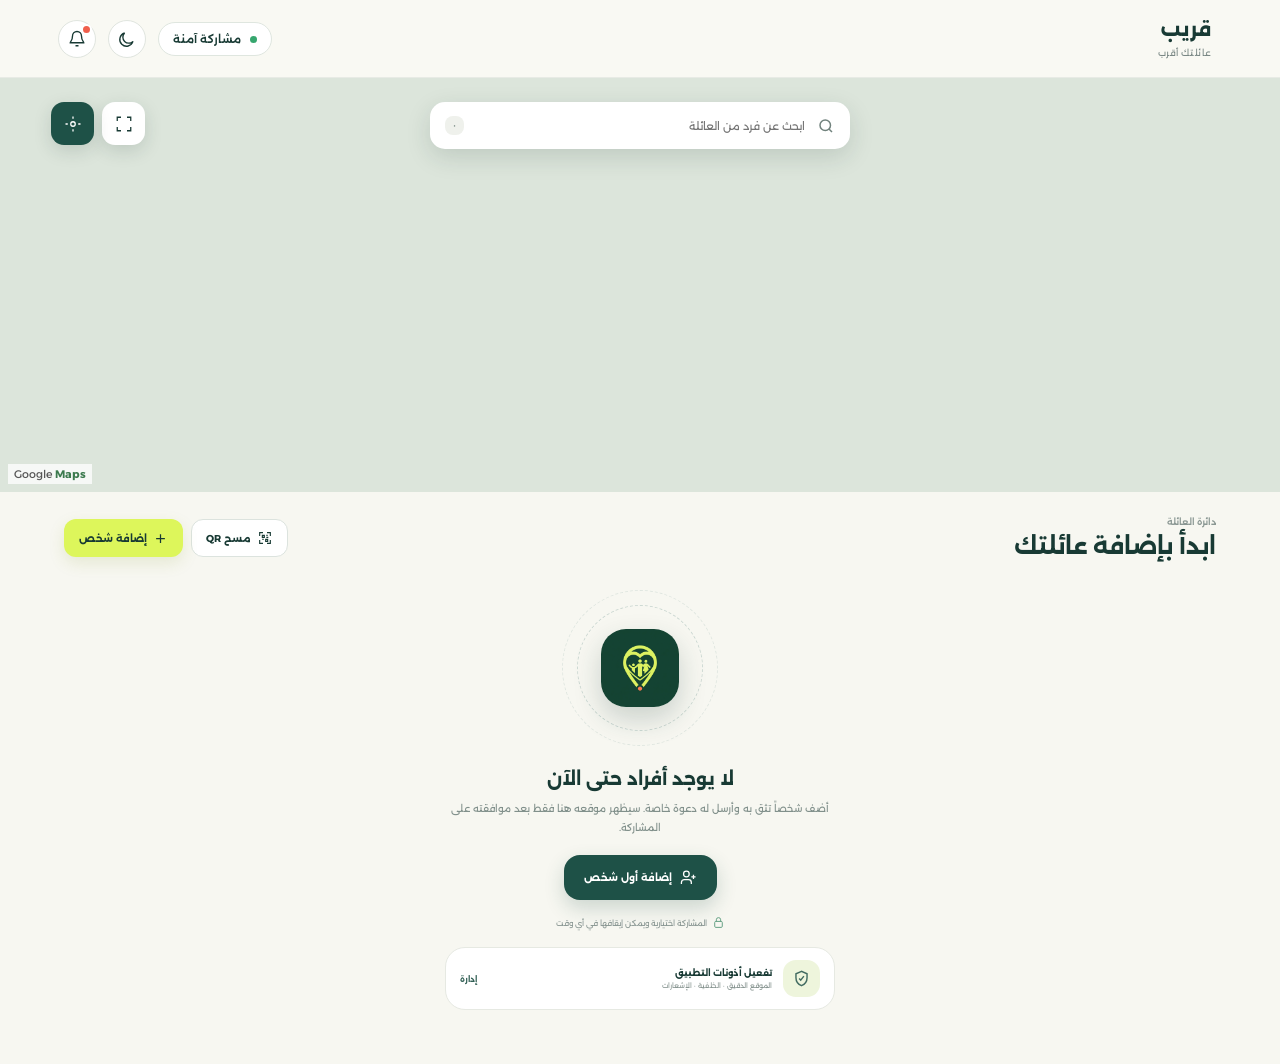
==== commit fd7ce79b: "Auto-accept verified QR family invitations Co-authored-by: arena-agent <297053741+arena-agent@users." ====
--- a/android/app/src/main/assets/index.html
+++ b/android/app/src/main/assets/index.html
@@ -80,7 +80,7 @@
           <div class="member-strip" id="memberStrip"></div>
           <article class="pending-card">
             <div class="pending-icon"><svg viewBox="0 0 24 24"><circle cx="12" cy="12" r="9"/><path d="M12 7v5l3 2"/></svg></div>
-            <div><p class="eyebrow">بانتظار الموافقة</p><h2 id="pendingName">—</h2><span>تم إرسال الدعوة. سيظهر الموقع بعد قبول الشخص وموافقته على مشاركة موقعه.</span></div>
+            <div><p class="eyebrow" id="inviteStatusLabel">بانتظار الموافقة</p><h2 id="pendingName">—</h2><span id="inviteStatusText">تم إرسال الدعوة. سيظهر الموقع بعد قبول الشخص وموافقته على مشاركة موقعه.</span></div>
             <button id="shareAgainBtn">مشاركة الدعوة</button>
           </article>
         </div>
--- a/android/app/src/main/assets/styles.css
+++ b/android/app/src/main/assets/styles.css
@@ -4,8 +4,8 @@
 .map-section{height:43vh;min-height:360px;position:relative;overflow:hidden;background:#dce4dc}.google-map{border:0;width:100%;height:100%;filter:saturate(.66) contrast(.92) brightness(1.04)}.map-tint{position:absolute;inset:0;pointer-events:none;background:rgba(221,232,211,.12)}.map-search{position:absolute;top:24px;right:50%;transform:translateX(50%);width:min(420px,65%);height:47px;border-radius:15px;background:white;box-shadow:0 8px 24px rgba(24,54,48,.15);display:flex;align-items:center;padding:0 15px;gap:10px}.map-search svg{width:18px;fill:none;stroke:#71827d;stroke-width:2}.map-search input{border:0;outline:0;min-width:0;flex:1;color:var(--ink);font-size:11px}.map-search kbd{border:0;background:#eff1ec;color:#70817c;padding:4px 8px;border-radius:8px;font-family:inherit;font-size:9px}.map-tools{position:absolute;left:4%;top:24px;display:flex;gap:8px}.map-tool{width:43px;height:43px;border:0;border-radius:13px;background:#fff;box-shadow:0 6px 18px rgba(28,52,48,.15);display:grid;place-items:center}.map-tool svg{width:18px;fill:none;stroke:var(--ink);stroke-width:1.7}.map-tool.location{background:var(--green)}.map-tool.location svg{stroke:white}.zone-label{position:absolute;right:59%;top:63%;transform:translateX(50%);padding:7px 11px;background:rgba(255,255,255,.93);border:1px solid rgba(22,63,54,.12);box-shadow:0 5px 14px rgba(23,56,49,.1);border-radius:12px;font-size:9px;font-weight:600}.zone-label span{display:inline-block;width:7px;height:7px;background:#52af7b;border-radius:50%;margin-left:4px}.person-pin{position:absolute;left:var(--x);top:var(--y);transform:translate(-50%,-50%);background:none;border:0;padding:0;z-index:3}.person-pin .avatar{display:grid;border:3px solid white;box-shadow:0 4px 13px rgba(23,56,49,.22)}.person-pin b{display:block;background:var(--green);color:white;border-radius:8px;font-size:8px;padding:3px 6px;margin-top:-2px;position:relative}.person-pin .pulse{position:absolute;width:58px;height:58px;border-radius:50%;background:rgba(49,139,103,.15);left:50%;top:43%;transform:translate(-50%,-50%);animation:pulse 2.2s infinite}.person-pin:not(.active) .pulse{display:none}@keyframes pulse{50%{transform:translate(-50%,-50%) scale(1.3);opacity:.2}}.map-brand{position:absolute;bottom:8px;left:8px;font-size:11px;color:#555;background:rgba(255,255,255,.75);padding:3px 6px}.map-brand strong{color:#3c7a4e}
 .content-panel{padding:30px 5% 34px;max-width:1280px;margin:auto}.panel-head{display:flex;justify-content:space-between;align-items:center;margin-bottom:20px}.eyebrow{font-size:9px;color:#8a9793;margin:0 0 5px;font-weight:600}.panel-head h1{margin:0;font-size:23px}.panel-head h1 span{color:#79a492;font-size:20px}.add-btn{border:0;border-radius:12px;padding:11px 15px;background:var(--lime);font-size:10px;font-weight:700;box-shadow:0 6px 16px rgba(136,157,38,.15);display:flex;align-items:center;gap:6px}.add-btn svg{width:15px;fill:none;stroke:currentColor;stroke-width:2}.family-actions{display:flex;gap:8px}.scan-btn{border:1px solid #dce3de;border-radius:12px;padding:10px 14px;background:#fff;font-size:10px;font-weight:700;display:flex;align-items:center;gap:6px}.scan-btn svg{width:16px;fill:none;stroke:currentColor;stroke-width:1.7}.member-strip{display:grid;grid-template-columns:repeat(3,1fr);gap:12px}.member-card{border:1px solid var(--line);background:#fff;border-radius:17px;min-height:76px;padding:12px 14px;display:flex;align-items:center;text-align:right;transition:.2s}.member-card:hover,.member-card.selected{border-color:#9ab8ad;box-shadow:0 7px 20px rgba(32,73,64,.08);transform:translateY(-2px)}.avatar,.avatar-wrap{width:42px;height:42px;border-radius:50%;display:grid;place-items:center;font-weight:700}.avatar-wrap{position:relative;margin-left:11px}.avatar-wrap .avatar{width:100%;height:100%}.avatar-wrap:after{content:'';position:absolute;width:9px;height:9px;border-radius:50%;background:#45aa73;border:2px solid white;right:0;bottom:0}.avatar-wrap.moving:after{background:var(--orange)}.avatar-sara{background:#db815d;color:#fff}.avatar-omar{background:#9ab8c9;color:#fff}.avatar-mama{background:#b9a191;color:#fff}.member-copy{flex:1}.member-copy strong{font-size:12px;display:block;margin-bottom:5px}.member-copy small{font-size:8px;color:#87938f}.member-copy i{display:inline-block;width:5px;height:5px;background:#49a874;border-radius:50%;margin-left:3px}.battery{font-size:8px;color:#86938f;display:flex;gap:3px;align-items:center}.battery svg{width:15px;fill:none;stroke:currentColor;stroke-width:1.7}.battery.low{color:#d88646}.detail-grid{display:grid;grid-template-columns:1.55fr .8fr;gap:16px;margin-top:16px}.activity-card,.place-card{background:#fff;border:1px solid var(--line);border-radius:19px;padding:20px}.card-title{display:flex;justify-content:space-between;align-items:flex-start}.card-title h2,.place-card h2{font-size:15px;margin:0}.card-title button{border:0;background:none;color:#4f786f;font-size:9px}.timeline{margin-top:17px}.timeline-item{display:grid;grid-template-columns:52px 30px 1fr;min-height:54px;position:relative}.timeline-item:not(:last-child):after{content:'';position:absolute;right:66px;top:28px;height:32px;border-right:1px dashed #d5ddd8}.time{font-size:8px;color:#929c99;padding-top:7px}.timeline-dot{width:22px;height:22px;border:1px solid #dfe6e2;border-radius:50%;display:grid;place-items:center;background:#fff;z-index:1}.timeline-dot i{width:7px;height:7px;border-radius:50%;background:#7e9b92}.timeline-item.current .timeline-dot{background:#dff79a;border-color:#dff79a}.timeline-item.current .timeline-dot i{background:#286154}.timeline-dot svg{width:12px;fill:none;stroke:#70857f;stroke-width:1.6}.timeline-item strong{font-size:10px;display:block}.timeline-item small{font-size:8px;color:#929d99}.place-card{position:relative;padding-right:75px}.place-icon{position:absolute;right:20px;top:20px;width:41px;height:41px;border-radius:13px;background:#eff6e5;display:grid;place-items:center}.place-icon svg{width:20px;fill:none;stroke:#447266;stroke-width:1.6}.place-card>div:nth-child(2)>span{font-size:8px;color:#8d9995}.place-card dl{margin:18px 0 14px}.place-card dl div{display:flex;justify-content:space-between;border-top:1px solid #edf0eb;padding:10px 0;font-size:8px}.place-card dt{color:#899591}.place-card dd{margin:0;font-weight:600}.place-card dd.good{color:#3f9667}.route-btn{width:100%;height:35px;border:0;border-radius:10px;background:var(--green);color:white;font-size:8px;font-weight:600;display:flex;align-items:center;justify-content:center;gap:5px}.route-btn svg{width:14px;fill:none;stroke:white;stroke-width:1.8}
 .bottom-nav{display:none}.modal-backdrop{position:fixed;inset:0;z-index:50;background:rgba(14,37,33,.48);backdrop-filter:blur(5px);display:grid;place-items:center;padding:20px}.modal-backdrop[hidden]{display:none}.modal{width:min(420px,100%);background:white;border-radius:24px;padding:28px;position:relative;box-shadow:var(--shadow)}.modal-close{position:absolute;left:18px;top:14px;border:0;background:#f1f3ef;border-radius:50%;width:30px;height:30px;font-size:20px}.modal-icon{width:48px;height:48px;border-radius:15px;background:#edfac0;display:grid;place-items:center}.modal-icon svg{width:24px;fill:none;stroke:var(--green);stroke-width:1.6}.modal h2{font-size:18px;margin:16px 0 8px}.modal>p{font-size:10px;line-height:1.8;color:#75847f}.modal label{display:block;font-size:9px;font-weight:600;margin-top:18px}.modal input{display:block;width:100%;height:44px;margin-top:7px;border:1px solid #dfe5df;border-radius:12px;padding:0 12px;outline:0}.modal input:focus{border-color:#72978d}.primary-btn{width:100%;height:44px;margin-top:13px;border:0;border-radius:12px;background:var(--green);color:white;font-size:10px;font-weight:700}.invite-result{margin-top:14px;padding:12px;background:#f5f7f2;border-radius:12px}.invite-result small{font-size:8px;color:#84918d}.invite-result div{display:flex;align-items:center;gap:7px;margin-top:6px;direction:ltr}.invite-result code{flex:1;white-space:nowrap;overflow:hidden;text-overflow:ellipsis;font-size:9px}.invite-result button{border:0;background:var(--lime);border-radius:7px;padding:5px 10px;font-size:8px}.qr-preview{width:176px;height:176px;margin:2px auto 12px;padding:10px;border-radius:18px;background:#fff;box-shadow:0 5px 18px rgba(25,55,49,.1);display:grid;place-items:center}.qr-preview img,.qr-preview canvas{width:100%!important;height:100%!important;image-rendering:pixelated}.invite-result>small{display:block;text-align:center}.scanner-modal{width:min(430px,100%)}.scanner-modal h2{margin-top:4px}.camera-frame{height:280px;border-radius:22px;background:#0b1714;position:relative;overflow:hidden;margin:18px 0 12px;display:grid;place-items:center}.camera-frame video{width:100%;height:100%;object-fit:cover}.camera-frame>span{position:absolute;bottom:16px;background:rgba(8,22,18,.78);color:#fff;padding:7px 11px;border-radius:12px;font-size:8px}.scan-corners{position:absolute;width:170px;height:170px;inset:50% auto auto 50%;transform:translate(-50%,-50%)}.scan-corners i{position:absolute;width:34px;height:34px;border-color:var(--lime);border-style:solid}.scan-corners i:nth-child(1){top:0;right:0;border-width:3px 3px 0 0;border-radius:0 12px 0 0}.scan-corners i:nth-child(2){top:0;left:0;border-width:3px 0 0 3px;border-radius:12px 0 0 0}.scan-corners i:nth-child(3){bottom:0;right:0;border-width:0 3px 3px 0;border-radius:0 0 12px 0}.scan-corners i:nth-child(4){bottom:0;left:0;border-width:0 0 3px 3px;border-radius:0 0 0 12px}.image-scan-btn{height:43px!important;margin:0!important;border:1px solid var(--line);border-radius:14px;display:flex!important;align-items:center;justify-content:center;gap:7px;font-size:9px!important}.image-scan-btn svg{width:17px;fill:none;stroke:currentColor;stroke-width:1.7}.scanner-security{font-size:7px;color:#82918c;margin-top:12px;display:flex;align-items:center;justify-content:center;gap:5px}.scanner-security svg{width:13px;fill:none;stroke:#50906e;stroke-width:1.7}.toast{position:fixed;bottom:28px;left:50%;z-index:70;transform:translate(-50%,20px);background:#183d36;color:#fff;padding:11px 18px;border-radius:14px;font-size:10px;opacity:0;pointer-events:none;transition:.25s;box-shadow:var(--shadow)}.toast.show{opacity:1;transform:translate(-50%,0)}
-.accuracy-badge{position:absolute;right:50%;top:45%;transform:translate(50%,-50%);z-index:4;min-width:126px;padding:9px 12px;background:rgba(255,255,255,.96);border:1px solid rgba(25,65,56,.15);border-radius:18px;box-shadow:0 8px 24px rgba(25,54,48,.18);display:grid;grid-template-columns:9px 1fr;gap:2px 7px;align-items:center}.accuracy-badge[hidden]{display:none}.accuracy-badge>span{width:9px;height:9px;border-radius:50%;background:#ef9c43;box-shadow:0 0 0 5px rgba(239,156,67,.18);grid-row:1/3}.accuracy-badge.excellent>span{background:#36a66e;box-shadow:0 0 0 5px rgba(54,166,110,.18)}.accuracy-badge strong{font-size:9px}.accuracy-badge small{font-size:7px;color:#7f8e89}.empty-state{max-width:540px;margin:10px auto 0;text-align:center;padding:10px 20px 20px}.empty-visual{width:156px;height:156px;margin:0 auto 22px;position:relative;display:grid;place-items:center}.empty-visual img{width:78px;height:78px;border-radius:25px;position:relative;z-index:2;box-shadow:0 12px 28px rgba(25,62,54,.2)}.empty-ring{position:absolute;border:1px dashed #cdd9d3;border-radius:50%}.ring-one{inset:15px}.ring-two{inset:0;opacity:.55}.empty-state h2{font-size:18px;margin:0 0 9px}.empty-state>p{font-size:10px;color:#81908b;line-height:1.9;margin:0 auto 18px;max-width:390px}.primary-empty{height:45px;padding:0 20px;border:0;border-radius:16px;background:var(--green);color:#fff;font-size:10px;font-weight:700;display:inline-flex;align-items:center;gap:8px;box-shadow:0 8px 20px rgba(31,81,71,.2)}.primary-empty svg{width:17px;fill:none;stroke:currentColor;stroke-width:1.8}.privacy-note{margin:16px auto 0;font-size:8px;color:#8c9995;display:flex;justify-content:center;align-items:center;gap:5px}.privacy-note svg{width:13px;fill:none;stroke:#63a083;stroke-width:1.8}.permissions-card{width:min(390px,100%);margin:18px auto 0;padding:12px 14px;border:1px solid var(--line);border-radius:20px;background:#fff;display:flex;align-items:center;gap:11px;text-align:right}.permission-shield{width:37px;height:37px;border-radius:13px;background:#eef5dc;display:grid;place-items:center}.permission-shield svg{width:19px;fill:none;stroke:#416b60;stroke-width:1.8}.permissions-card>span:nth-child(2){flex:1}.permissions-card strong{display:block;font-size:9px}.permissions-card small{display:block;font-size:7px;color:#899692;margin-top:3px}.permissions-card b{font-size:8px;color:#315f54}.family-content[hidden]{display:none}.pending-card{margin-top:16px;min-height:105px;background:#fff;border:1px solid var(--line);border-radius:24px;padding:20px;display:flex;align-items:center;gap:14px}.pending-icon{width:48px;height:48px;border-radius:17px;background:#f4f7df;display:grid;place-items:center;flex:0 0 auto}.pending-icon svg{width:23px;fill:none;stroke:#65752e;stroke-width:1.6}.pending-card>div:nth-child(2){flex:1}.pending-card h2{font-size:14px;margin:0 0 5px}.pending-card span{font-size:8px;color:#82908b}.pending-card>button{border:0;border-radius:14px;background:#eaf5b5;padding:10px 13px;font-size:8px;font-weight:700}.pending-member{max-width:320px}.avatar-new{background:var(--green);color:var(--lime)}.avatar-wrap.waiting:after{background:#ed9d42}.remove-person{width:27px;height:27px;border:0;border-radius:50%;background:#f2f3ef;color:#86928e;font-size:16px}
+.accuracy-badge{position:absolute;right:50%;top:45%;transform:translate(50%,-50%);z-index:4;min-width:126px;padding:9px 12px;background:rgba(255,255,255,.96);border:1px solid rgba(25,65,56,.15);border-radius:18px;box-shadow:0 8px 24px rgba(25,54,48,.18);display:grid;grid-template-columns:9px 1fr;gap:2px 7px;align-items:center}.accuracy-badge[hidden]{display:none}.accuracy-badge>span{width:9px;height:9px;border-radius:50%;background:#ef9c43;box-shadow:0 0 0 5px rgba(239,156,67,.18);grid-row:1/3}.accuracy-badge.excellent>span{background:#36a66e;box-shadow:0 0 0 5px rgba(54,166,110,.18)}.accuracy-badge strong{font-size:9px}.accuracy-badge small{font-size:7px;color:#7f8e89}.empty-state{max-width:540px;margin:10px auto 0;text-align:center;padding:10px 20px 20px}.empty-visual{width:156px;height:156px;margin:0 auto 22px;position:relative;display:grid;place-items:center}.empty-visual img{width:78px;height:78px;border-radius:25px;position:relative;z-index:2;box-shadow:0 12px 28px rgba(25,62,54,.2)}.empty-ring{position:absolute;border:1px dashed #cdd9d3;border-radius:50%}.ring-one{inset:15px}.ring-two{inset:0;opacity:.55}.empty-state h2{font-size:18px;margin:0 0 9px}.empty-state>p{font-size:10px;color:#81908b;line-height:1.9;margin:0 auto 18px;max-width:390px}.primary-empty{height:45px;padding:0 20px;border:0;border-radius:16px;background:var(--green);color:#fff;font-size:10px;font-weight:700;display:inline-flex;align-items:center;gap:8px;box-shadow:0 8px 20px rgba(31,81,71,.2)}.primary-empty svg{width:17px;fill:none;stroke:currentColor;stroke-width:1.8}.privacy-note{margin:16px auto 0;font-size:8px;color:#8c9995;display:flex;justify-content:center;align-items:center;gap:5px}.privacy-note svg{width:13px;fill:none;stroke:#63a083;stroke-width:1.8}.permissions-card{width:min(390px,100%);margin:18px auto 0;padding:12px 14px;border:1px solid var(--line);border-radius:20px;background:#fff;display:flex;align-items:center;gap:11px;text-align:right}.permission-shield{width:37px;height:37px;border-radius:13px;background:#eef5dc;display:grid;place-items:center}.permission-shield svg{width:19px;fill:none;stroke:#416b60;stroke-width:1.8}.permissions-card>span:nth-child(2){flex:1}.permissions-card strong{display:block;font-size:9px}.permissions-card small{display:block;font-size:7px;color:#899692;margin-top:3px}.permissions-card b{font-size:8px;color:#315f54}.family-content[hidden]{display:none}.pending-card{margin-top:16px;min-height:105px;background:#fff;border:1px solid var(--line);border-radius:24px;padding:20px;display:flex;align-items:center;gap:14px}.pending-icon{width:48px;height:48px;border-radius:17px;background:#f4f7df;display:grid;place-items:center;flex:0 0 auto}.pending-icon svg{width:23px;fill:none;stroke:#65752e;stroke-width:1.6}.pending-card.accepted-card{border-color:#a9d2bd;background:#f8fcf5}.pending-card.accepted-card .pending-icon{background:#dff4cf}.pending-card.accepted-card .pending-icon svg{stroke:#31805f}.pending-card>div:nth-child(2){flex:1}.pending-card h2{font-size:14px;margin:0 0 5px}.pending-card span{font-size:8px;color:#82908b}.pending-card>button{border:0;border-radius:14px;background:#eaf5b5;padding:10px 13px;font-size:8px;font-weight:700}.pending-member{max-width:320px}.avatar-new{background:var(--green);color:var(--lime)}.avatar-wrap.waiting:after{background:#ed9d42}.remove-person{width:27px;height:27px;border:0;border-radius:50%;background:#f2f3ef;color:#86928e;font-size:16px}
 html[data-theme="dark"]{color-scheme:dark;--ink:#e7f1ed;--muted:#8fa19b;--green:#234f46;--lime:#d8ee5b;--cream:#101a18;--line:#2b3b37;--white:#182522;--shadow:0 14px 40px rgba(0,0,0,.35)}
-html[data-theme="dark"] body{background:#101a18}html[data-theme="dark"] .topbar{background:rgba(16,26,24,.96);border-color:#293a36}html[data-theme="dark"] .brand small,html[data-theme="dark"] .eyebrow{color:#91a39d}html[data-theme="dark"] .status-pill,html[data-theme="dark"] .icon-btn,html[data-theme="dark"] .map-search,html[data-theme="dark"] .map-tool,html[data-theme="dark"] .scan-btn,html[data-theme="dark"] .member-card,html[data-theme="dark"] .activity-card,html[data-theme="dark"] .place-card,html[data-theme="dark"] .modal{background:#182522;border-color:#2b3b37}html[data-theme="dark"] .map-search input{background:transparent;color:#e7f1ed}html[data-theme="dark"] .map-search kbd,html[data-theme="dark"] .modal-close{background:#263632;color:#abbab5}html[data-theme="dark"] .google-map{filter:saturate(.45) contrast(.9) brightness(.58)}html[data-theme="dark"] .map-tint{background:rgba(9,26,22,.2)}html[data-theme="dark"] .zone-label{background:rgba(25,39,35,.94);color:#dce9e4;border-color:#3a4b47}html[data-theme="dark"] .map-brand{background:rgba(24,37,34,.8);color:#bbb}html[data-theme="dark"] .member-card:hover,html[data-theme="dark"] .member-card.selected{border-color:#66887f;box-shadow:0 7px 20px rgba(0,0,0,.2)}html[data-theme="dark"] .timeline-dot{background:#182522;border-color:#3a4a46}html[data-theme="dark"] .timeline-item:not(:last-child):after{border-color:#3b4b47}html[data-theme="dark"] .place-icon{background:#263d36}html[data-theme="dark"] .place-card dl div{border-color:#2b3b37}html[data-theme="dark"] .bottom-nav{background:rgba(18,29,27,.97);border-color:#2b3b37}html[data-theme="dark"] .modal>p,html[data-theme="dark"] .member-copy small,html[data-theme="dark"] .timeline-item small{color:#91a09b}html[data-theme="dark"] .modal input{background:#111c1a;border-color:#354743;color:#e7f1ed}html[data-theme="dark"] .invite-result{background:#111c1a}html[data-theme="dark"] .empty-ring{border-color:#3d514b}html[data-theme="dark"] .accuracy-badge,html[data-theme="dark"] .pending-card,html[data-theme="dark"] .permissions-card{background:#182522;border-color:#2b3b37}html[data-theme="dark"] .pending-icon{background:#304034}html[data-theme="dark"] .pending-card>button{background:#34472e;color:#ddec9a}html[data-theme="dark"] .remove-person{background:#2a3935;color:#a9b6b1}html[data-theme="dark"] .moon-icon{display:none}html[data-theme="dark"] .sun-icon{display:block}
+html[data-theme="dark"] body{background:#101a18}html[data-theme="dark"] .topbar{background:rgba(16,26,24,.96);border-color:#293a36}html[data-theme="dark"] .brand small,html[data-theme="dark"] .eyebrow{color:#91a39d}html[data-theme="dark"] .status-pill,html[data-theme="dark"] .icon-btn,html[data-theme="dark"] .map-search,html[data-theme="dark"] .map-tool,html[data-theme="dark"] .scan-btn,html[data-theme="dark"] .member-card,html[data-theme="dark"] .activity-card,html[data-theme="dark"] .place-card,html[data-theme="dark"] .modal{background:#182522;border-color:#2b3b37}html[data-theme="dark"] .map-search input{background:transparent;color:#e7f1ed}html[data-theme="dark"] .map-search kbd,html[data-theme="dark"] .modal-close{background:#263632;color:#abbab5}html[data-theme="dark"] .google-map{filter:saturate(.45) contrast(.9) brightness(.58)}html[data-theme="dark"] .map-tint{background:rgba(9,26,22,.2)}html[data-theme="dark"] .zone-label{background:rgba(25,39,35,.94);color:#dce9e4;border-color:#3a4b47}html[data-theme="dark"] .map-brand{background:rgba(24,37,34,.8);color:#bbb}html[data-theme="dark"] .member-card:hover,html[data-theme="dark"] .member-card.selected{border-color:#66887f;box-shadow:0 7px 20px rgba(0,0,0,.2)}html[data-theme="dark"] .timeline-dot{background:#182522;border-color:#3a4a46}html[data-theme="dark"] .timeline-item:not(:last-child):after{border-color:#3b4b47}html[data-theme="dark"] .place-icon{background:#263d36}html[data-theme="dark"] .place-card dl div{border-color:#2b3b37}html[data-theme="dark"] .bottom-nav{background:rgba(18,29,27,.97);border-color:#2b3b37}html[data-theme="dark"] .modal>p,html[data-theme="dark"] .member-copy small,html[data-theme="dark"] .timeline-item small{color:#91a09b}html[data-theme="dark"] .modal input{background:#111c1a;border-color:#354743;color:#e7f1ed}html[data-theme="dark"] .invite-result{background:#111c1a}html[data-theme="dark"] .empty-ring{border-color:#3d514b}html[data-theme="dark"] .accuracy-badge,html[data-theme="dark"] .pending-card,html[data-theme="dark"] .permissions-card{background:#182522;border-color:#2b3b37}html[data-theme="dark"] .pending-icon{background:#304034}html[data-theme="dark"] .pending-card.accepted-card{background:#1b2b26;border-color:#456b5e}html[data-theme="dark"] .pending-card.accepted-card .pending-icon{background:#29483b}html[data-theme="dark"] .pending-card>button{background:#34472e;color:#ddec9a}html[data-theme="dark"] .remove-person{background:#2a3935;color:#a9b6b1}html[data-theme="dark"] .moon-icon{display:none}html[data-theme="dark"] .sun-icon{display:block}
 @media(max-width:720px){body{background:#fff}html[data-theme="dark"] body{background:#101a18}.app-shell{padding-bottom:76px}.topbar{height:66px;padding:0 18px}.status-pill{display:none}.map-section{height:47vh;min-height:355px}.map-search{right:18px;transform:none;width:calc(100% - 86px);top:15px}.map-tools{left:14px;top:15px;display:block}.map-tools .map-tool:first-child{display:none}.person-pin.pin-1{--x:56%!important;--y:38%!important}.person-pin.pin-2{--x:22%!important;--y:55%!important}.person-pin.pin-3{--x:76%!important;--y:63%!important}.zone-label{top:72%;right:52%}.content-panel{padding:23px 16px 18px}.panel-head{margin-bottom:15px}.panel-head h1{font-size:19px}.add-btn,.scan-btn{padding:10px}.family-actions{gap:5px}.scan-btn{font-size:0}.scan-btn svg{width:18px}.member-strip{display:flex;overflow-x:auto;margin-left:-16px;margin-right:-16px;padding:2px 16px 13px;scrollbar-width:none}.member-card{min-width:220px;min-height:72px}.detail-grid{grid-template-columns:1fr}.empty-state{padding-top:4px}.empty-visual{width:138px;height:138px;margin-bottom:16px}.pending-card{border-radius:22px;align-items:flex-start;flex-wrap:wrap}.pending-card>button{margin-right:62px}.activity-card{order:2}.place-card{order:1}.bottom-nav{display:flex;position:fixed;z-index:30;bottom:0;left:0;right:0;height:72px;background:rgba(255,255,255,.96);border-top:1px solid #e5e9e4;padding-bottom:env(safe-area-inset-bottom);justify-content:space-around;box-shadow:0 -5px 20px rgba(26,57,51,.06)}.bottom-nav button{width:24%;border:0;background:none;display:flex;flex-direction:column;align-items:center;justify-content:center;gap:4px;font-size:8px;color:#94a09d;position:relative}.bottom-nav svg{width:20px;height:20px;fill:none;stroke:currentColor;stroke-width:1.7}.bottom-nav button.active{color:var(--green);font-weight:700}.bottom-nav button.active:before{content:'';position:absolute;top:0;width:26px;height:3px;background:var(--lime);border-radius:0 0 4px 4px}.bottom-nav button>i{position:absolute;top:14px;right:34%;width:6px;height:6px;background:#ef6557;border:1px solid white;border-radius:50%}.toast{bottom:90px}.map-brand{bottom:4px}.modal{padding:24px}}
 @media(min-width:1200px){.map-section{height:46vh}.content-panel{padding-top:24px}}
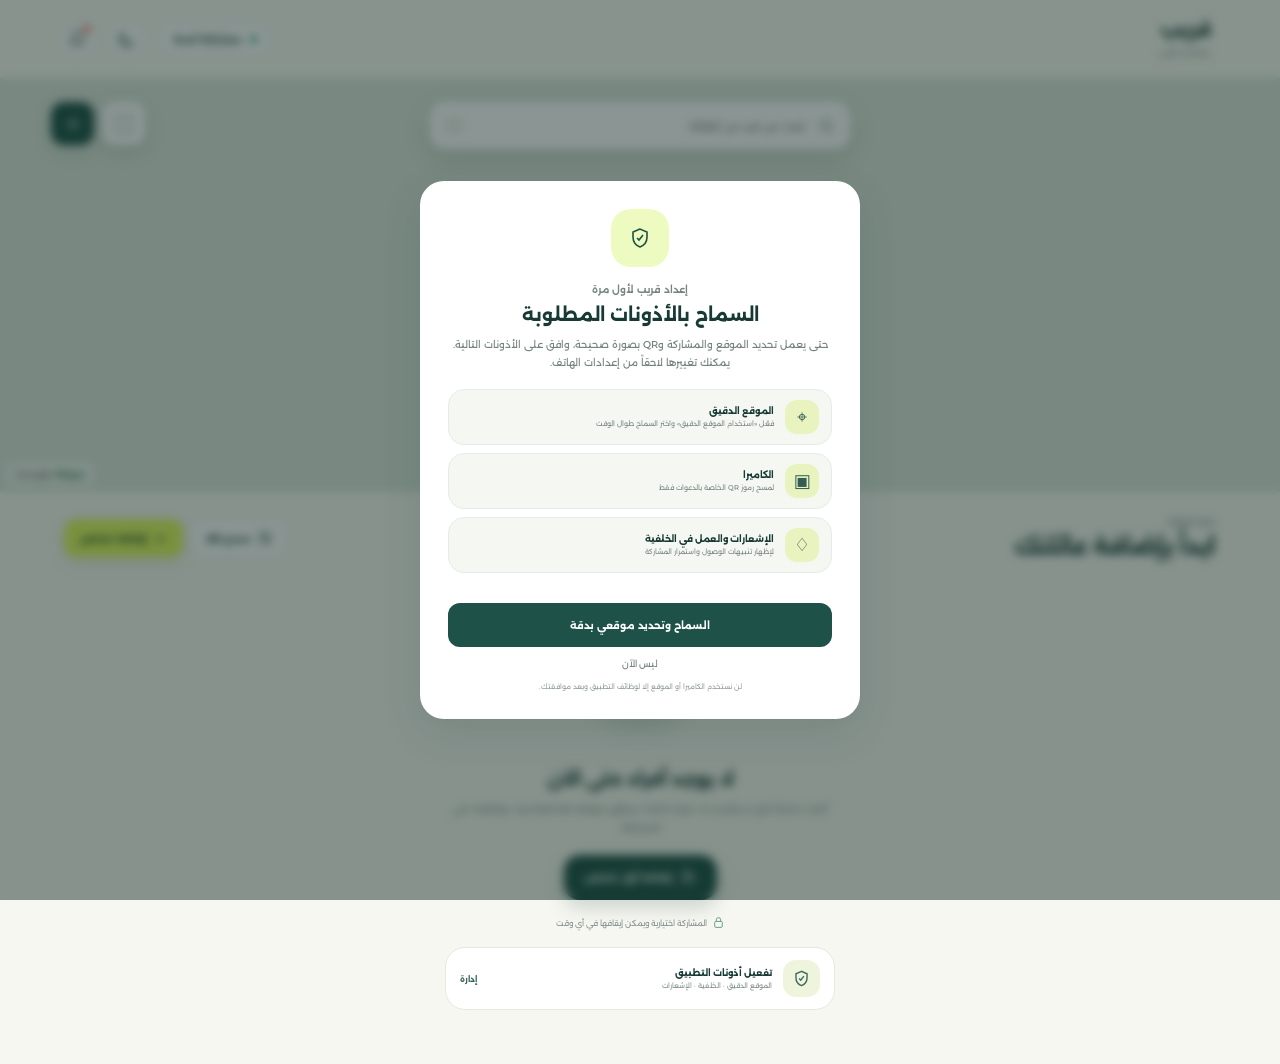
==== commit 2a05235b: "Add first-run permissions and precise location setup Co-authored-by: arena-agent <297053741+arena-ag" ====
--- a/android/app/src/main/assets/index.html
+++ b/android/app/src/main/assets/index.html
@@ -95,6 +95,23 @@
     </nav>
   </div>
 
+  <div class="modal-backdrop" id="permissionOnboarding" hidden>
+    <section class="modal permission-modal" role="dialog" aria-modal="true" aria-labelledby="permissionTitle">
+      <div class="modal-icon permission-hero"><svg viewBox="0 0 24 24"><path d="M12 3 5 6v5c0 4.7 2.8 8.3 7 10 4.2-1.7 7-5.3 7-10V6l-7-3Z"/><path d="m9 12 2 2 4-5"/></svg></div>
+      <p class="eyebrow">إعداد قريب لأول مرة</p>
+      <h2 id="permissionTitle">السماح بالأذونات المطلوبة</h2>
+      <p>حتى يعمل تحديد الموقع والمشاركة وQR بصورة صحيحة، وافق على الأذونات التالية. يمكنك تغييرها لاحقاً من إعدادات الهاتف.</p>
+      <div class="permission-list">
+        <div><span>⌖</span><p><strong>الموقع الدقيق</strong><small>فعّل «استخدام الموقع الدقيق» واختر السماح طوال الوقت</small></p></div>
+        <div><span>▣</span><p><strong>الكاميرا</strong><small>لمسح رموز QR الخاصة بالدعوات فقط</small></p></div>
+        <div><span>♢</span><p><strong>الإشعارات والعمل في الخلفية</strong><small>لإظهار تنبيهات الوصول واستمرار المشاركة</small></p></div>
+      </div>
+      <button class="primary-btn" id="grantAllBtn">السماح وتحديد موقعي بدقة</button>
+      <button class="later-btn" id="permissionsLaterBtn">ليس الآن</button>
+      <small class="consent-copy">لن نستخدم الكاميرا أو الموقع إلا لوظائف التطبيق وبعد موافقتك.</small>
+    </section>
+  </div>
+
   <div class="modal-backdrop" id="modalBackdrop" hidden>
     <section class="modal" role="dialog" aria-modal="true" aria-labelledby="modalTitle">
       <button class="modal-close" id="modalClose" aria-label="إغلاق">×</button>
--- a/android/app/src/main/assets/styles.css
+++ b/android/app/src/main/assets/styles.css
@@ -3,9 +3,9 @@
 *{box-sizing:border-box}html{color-scheme:light}html,body{margin:0;min-height:100%;background:var(--cream);color:var(--ink);font-family:'Alexandria',system-ui,sans-serif;transition:background-color .25s,color .25s}button,input{font:inherit}button{cursor:pointer;color:inherit}.app-shell{min-height:100vh;padding-bottom:0}.topbar{height:78px;padding:0 4.5%;display:flex;align-items:center;justify-content:space-between;background:rgba(249,249,244,.96);border-bottom:1px solid rgba(30,70,62,.08);position:relative;z-index:20}.brand{display:flex;align-items:center;gap:11px}.brand-logo{width:43px;height:43px;border-radius:13px;object-fit:cover;box-shadow:0 5px 14px rgba(23,61,54,.18)}.brand strong{font-size:20px;display:block;line-height:1.2}.brand small{font-size:9px;color:#7a8885;letter-spacing:.4px}.top-actions{display:flex;align-items:center;gap:12px}.status-pill{border:1px solid #dfe6df;border-radius:30px;background:#fff;padding:9px 14px;font-size:11px;font-weight:600}.status-pill span{display:inline-block;width:7px;height:7px;background:#36a66e;border-radius:50%;margin-left:6px}.icon-btn{width:38px;height:38px;background:#fff;border:1px solid #e0e5df;border-radius:50%;display:grid;place-items:center;position:relative}.icon-btn svg{width:18px;fill:none;stroke:currentColor;stroke-width:1.8}.sun-icon{display:none}.has-dot:after{content:'';position:absolute;width:7px;height:7px;background:#f05f4c;border:2px solid white;border-radius:50%;top:3px;right:3px}
 .map-section{height:43vh;min-height:360px;position:relative;overflow:hidden;background:#dce4dc}.google-map{border:0;width:100%;height:100%;filter:saturate(.66) contrast(.92) brightness(1.04)}.map-tint{position:absolute;inset:0;pointer-events:none;background:rgba(221,232,211,.12)}.map-search{position:absolute;top:24px;right:50%;transform:translateX(50%);width:min(420px,65%);height:47px;border-radius:15px;background:white;box-shadow:0 8px 24px rgba(24,54,48,.15);display:flex;align-items:center;padding:0 15px;gap:10px}.map-search svg{width:18px;fill:none;stroke:#71827d;stroke-width:2}.map-search input{border:0;outline:0;min-width:0;flex:1;color:var(--ink);font-size:11px}.map-search kbd{border:0;background:#eff1ec;color:#70817c;padding:4px 8px;border-radius:8px;font-family:inherit;font-size:9px}.map-tools{position:absolute;left:4%;top:24px;display:flex;gap:8px}.map-tool{width:43px;height:43px;border:0;border-radius:13px;background:#fff;box-shadow:0 6px 18px rgba(28,52,48,.15);display:grid;place-items:center}.map-tool svg{width:18px;fill:none;stroke:var(--ink);stroke-width:1.7}.map-tool.location{background:var(--green)}.map-tool.location svg{stroke:white}.zone-label{position:absolute;right:59%;top:63%;transform:translateX(50%);padding:7px 11px;background:rgba(255,255,255,.93);border:1px solid rgba(22,63,54,.12);box-shadow:0 5px 14px rgba(23,56,49,.1);border-radius:12px;font-size:9px;font-weight:600}.zone-label span{display:inline-block;width:7px;height:7px;background:#52af7b;border-radius:50%;margin-left:4px}.person-pin{position:absolute;left:var(--x);top:var(--y);transform:translate(-50%,-50%);background:none;border:0;padding:0;z-index:3}.person-pin .avatar{display:grid;border:3px solid white;box-shadow:0 4px 13px rgba(23,56,49,.22)}.person-pin b{display:block;background:var(--green);color:white;border-radius:8px;font-size:8px;padding:3px 6px;margin-top:-2px;position:relative}.person-pin .pulse{position:absolute;width:58px;height:58px;border-radius:50%;background:rgba(49,139,103,.15);left:50%;top:43%;transform:translate(-50%,-50%);animation:pulse 2.2s infinite}.person-pin:not(.active) .pulse{display:none}@keyframes pulse{50%{transform:translate(-50%,-50%) scale(1.3);opacity:.2}}.map-brand{position:absolute;bottom:8px;left:8px;font-size:11px;color:#555;background:rgba(255,255,255,.75);padding:3px 6px}.map-brand strong{color:#3c7a4e}
 .content-panel{padding:30px 5% 34px;max-width:1280px;margin:auto}.panel-head{display:flex;justify-content:space-between;align-items:center;margin-bottom:20px}.eyebrow{font-size:9px;color:#8a9793;margin:0 0 5px;font-weight:600}.panel-head h1{margin:0;font-size:23px}.panel-head h1 span{color:#79a492;font-size:20px}.add-btn{border:0;border-radius:12px;padding:11px 15px;background:var(--lime);font-size:10px;font-weight:700;box-shadow:0 6px 16px rgba(136,157,38,.15);display:flex;align-items:center;gap:6px}.add-btn svg{width:15px;fill:none;stroke:currentColor;stroke-width:2}.family-actions{display:flex;gap:8px}.scan-btn{border:1px solid #dce3de;border-radius:12px;padding:10px 14px;background:#fff;font-size:10px;font-weight:700;display:flex;align-items:center;gap:6px}.scan-btn svg{width:16px;fill:none;stroke:currentColor;stroke-width:1.7}.member-strip{display:grid;grid-template-columns:repeat(3,1fr);gap:12px}.member-card{border:1px solid var(--line);background:#fff;border-radius:17px;min-height:76px;padding:12px 14px;display:flex;align-items:center;text-align:right;transition:.2s}.member-card:hover,.member-card.selected{border-color:#9ab8ad;box-shadow:0 7px 20px rgba(32,73,64,.08);transform:translateY(-2px)}.avatar,.avatar-wrap{width:42px;height:42px;border-radius:50%;display:grid;place-items:center;font-weight:700}.avatar-wrap{position:relative;margin-left:11px}.avatar-wrap .avatar{width:100%;height:100%}.avatar-wrap:after{content:'';position:absolute;width:9px;height:9px;border-radius:50%;background:#45aa73;border:2px solid white;right:0;bottom:0}.avatar-wrap.moving:after{background:var(--orange)}.avatar-sara{background:#db815d;color:#fff}.avatar-omar{background:#9ab8c9;color:#fff}.avatar-mama{background:#b9a191;color:#fff}.member-copy{flex:1}.member-copy strong{font-size:12px;display:block;margin-bottom:5px}.member-copy small{font-size:8px;color:#87938f}.member-copy i{display:inline-block;width:5px;height:5px;background:#49a874;border-radius:50%;margin-left:3px}.battery{font-size:8px;color:#86938f;display:flex;gap:3px;align-items:center}.battery svg{width:15px;fill:none;stroke:currentColor;stroke-width:1.7}.battery.low{color:#d88646}.detail-grid{display:grid;grid-template-columns:1.55fr .8fr;gap:16px;margin-top:16px}.activity-card,.place-card{background:#fff;border:1px solid var(--line);border-radius:19px;padding:20px}.card-title{display:flex;justify-content:space-between;align-items:flex-start}.card-title h2,.place-card h2{font-size:15px;margin:0}.card-title button{border:0;background:none;color:#4f786f;font-size:9px}.timeline{margin-top:17px}.timeline-item{display:grid;grid-template-columns:52px 30px 1fr;min-height:54px;position:relative}.timeline-item:not(:last-child):after{content:'';position:absolute;right:66px;top:28px;height:32px;border-right:1px dashed #d5ddd8}.time{font-size:8px;color:#929c99;padding-top:7px}.timeline-dot{width:22px;height:22px;border:1px solid #dfe6e2;border-radius:50%;display:grid;place-items:center;background:#fff;z-index:1}.timeline-dot i{width:7px;height:7px;border-radius:50%;background:#7e9b92}.timeline-item.current .timeline-dot{background:#dff79a;border-color:#dff79a}.timeline-item.current .timeline-dot i{background:#286154}.timeline-dot svg{width:12px;fill:none;stroke:#70857f;stroke-width:1.6}.timeline-item strong{font-size:10px;display:block}.timeline-item small{font-size:8px;color:#929d99}.place-card{position:relative;padding-right:75px}.place-icon{position:absolute;right:20px;top:20px;width:41px;height:41px;border-radius:13px;background:#eff6e5;display:grid;place-items:center}.place-icon svg{width:20px;fill:none;stroke:#447266;stroke-width:1.6}.place-card>div:nth-child(2)>span{font-size:8px;color:#8d9995}.place-card dl{margin:18px 0 14px}.place-card dl div{display:flex;justify-content:space-between;border-top:1px solid #edf0eb;padding:10px 0;font-size:8px}.place-card dt{color:#899591}.place-card dd{margin:0;font-weight:600}.place-card dd.good{color:#3f9667}.route-btn{width:100%;height:35px;border:0;border-radius:10px;background:var(--green);color:white;font-size:8px;font-weight:600;display:flex;align-items:center;justify-content:center;gap:5px}.route-btn svg{width:14px;fill:none;stroke:white;stroke-width:1.8}
-.bottom-nav{display:none}.modal-backdrop{position:fixed;inset:0;z-index:50;background:rgba(14,37,33,.48);backdrop-filter:blur(5px);display:grid;place-items:center;padding:20px}.modal-backdrop[hidden]{display:none}.modal{width:min(420px,100%);background:white;border-radius:24px;padding:28px;position:relative;box-shadow:var(--shadow)}.modal-close{position:absolute;left:18px;top:14px;border:0;background:#f1f3ef;border-radius:50%;width:30px;height:30px;font-size:20px}.modal-icon{width:48px;height:48px;border-radius:15px;background:#edfac0;display:grid;place-items:center}.modal-icon svg{width:24px;fill:none;stroke:var(--green);stroke-width:1.6}.modal h2{font-size:18px;margin:16px 0 8px}.modal>p{font-size:10px;line-height:1.8;color:#75847f}.modal label{display:block;font-size:9px;font-weight:600;margin-top:18px}.modal input{display:block;width:100%;height:44px;margin-top:7px;border:1px solid #dfe5df;border-radius:12px;padding:0 12px;outline:0}.modal input:focus{border-color:#72978d}.primary-btn{width:100%;height:44px;margin-top:13px;border:0;border-radius:12px;background:var(--green);color:white;font-size:10px;font-weight:700}.invite-result{margin-top:14px;padding:12px;background:#f5f7f2;border-radius:12px}.invite-result small{font-size:8px;color:#84918d}.invite-result div{display:flex;align-items:center;gap:7px;margin-top:6px;direction:ltr}.invite-result code{flex:1;white-space:nowrap;overflow:hidden;text-overflow:ellipsis;font-size:9px}.invite-result button{border:0;background:var(--lime);border-radius:7px;padding:5px 10px;font-size:8px}.qr-preview{width:176px;height:176px;margin:2px auto 12px;padding:10px;border-radius:18px;background:#fff;box-shadow:0 5px 18px rgba(25,55,49,.1);display:grid;place-items:center}.qr-preview img,.qr-preview canvas{width:100%!important;height:100%!important;image-rendering:pixelated}.invite-result>small{display:block;text-align:center}.scanner-modal{width:min(430px,100%)}.scanner-modal h2{margin-top:4px}.camera-frame{height:280px;border-radius:22px;background:#0b1714;position:relative;overflow:hidden;margin:18px 0 12px;display:grid;place-items:center}.camera-frame video{width:100%;height:100%;object-fit:cover}.camera-frame>span{position:absolute;bottom:16px;background:rgba(8,22,18,.78);color:#fff;padding:7px 11px;border-radius:12px;font-size:8px}.scan-corners{position:absolute;width:170px;height:170px;inset:50% auto auto 50%;transform:translate(-50%,-50%)}.scan-corners i{position:absolute;width:34px;height:34px;border-color:var(--lime);border-style:solid}.scan-corners i:nth-child(1){top:0;right:0;border-width:3px 3px 0 0;border-radius:0 12px 0 0}.scan-corners i:nth-child(2){top:0;left:0;border-width:3px 0 0 3px;border-radius:12px 0 0 0}.scan-corners i:nth-child(3){bottom:0;right:0;border-width:0 3px 3px 0;border-radius:0 0 12px 0}.scan-corners i:nth-child(4){bottom:0;left:0;border-width:0 0 3px 3px;border-radius:0 0 0 12px}.image-scan-btn{height:43px!important;margin:0!important;border:1px solid var(--line);border-radius:14px;display:flex!important;align-items:center;justify-content:center;gap:7px;font-size:9px!important}.image-scan-btn svg{width:17px;fill:none;stroke:currentColor;stroke-width:1.7}.scanner-security{font-size:7px;color:#82918c;margin-top:12px;display:flex;align-items:center;justify-content:center;gap:5px}.scanner-security svg{width:13px;fill:none;stroke:#50906e;stroke-width:1.7}.toast{position:fixed;bottom:28px;left:50%;z-index:70;transform:translate(-50%,20px);background:#183d36;color:#fff;padding:11px 18px;border-radius:14px;font-size:10px;opacity:0;pointer-events:none;transition:.25s;box-shadow:var(--shadow)}.toast.show{opacity:1;transform:translate(-50%,0)}
+.bottom-nav{display:none}.modal-backdrop{position:fixed;inset:0;z-index:50;background:rgba(14,37,33,.48);backdrop-filter:blur(5px);display:grid;place-items:center;padding:20px}.modal-backdrop[hidden]{display:none}.modal{width:min(420px,100%);background:white;border-radius:24px;padding:28px;position:relative;box-shadow:var(--shadow)}.modal-close{position:absolute;left:18px;top:14px;border:0;background:#f1f3ef;border-radius:50%;width:30px;height:30px;font-size:20px}.modal-icon{width:48px;height:48px;border-radius:15px;background:#edfac0;display:grid;place-items:center}.modal-icon svg{width:24px;fill:none;stroke:var(--green);stroke-width:1.6}.modal h2{font-size:18px;margin:16px 0 8px}.modal>p{font-size:10px;line-height:1.8;color:#75847f}.permission-modal{width:min(440px,100%)}.permission-hero{margin:auto;width:58px;height:58px;border-radius:20px}.permission-modal>.eyebrow{text-align:center;margin-top:14px}.permission-modal>h2{text-align:center;margin-top:5px}.permission-modal>p{text-align:center}.permission-list{margin:17px 0;display:grid;gap:8px}.permission-list>div{display:flex;align-items:center;gap:11px;background:#f5f7f2;border:1px solid #e7ebe5;border-radius:16px;padding:10px 12px}.permission-list>div>span{width:34px;height:34px;border-radius:12px;background:#e8f3bf;color:#345e54;display:grid;place-items:center;font-size:18px}.permission-list p{margin:0;flex:1}.permission-list strong{font-size:9px;display:block}.permission-list small{font-size:7px;color:#83908c;display:block;margin-top:3px;line-height:1.5}.later-btn{display:block;margin:10px auto 0;border:0;background:transparent;color:#778681;font-size:9px}.consent-copy{display:block;text-align:center;color:#9aa5a1;font-size:7px;margin-top:12px}.modal label{display:block;font-size:9px;font-weight:600;margin-top:18px}.modal input{display:block;width:100%;height:44px;margin-top:7px;border:1px solid #dfe5df;border-radius:12px;padding:0 12px;outline:0}.modal input:focus{border-color:#72978d}.primary-btn{width:100%;height:44px;margin-top:13px;border:0;border-radius:12px;background:var(--green);color:white;font-size:10px;font-weight:700}.invite-result{margin-top:14px;padding:12px;background:#f5f7f2;border-radius:12px}.invite-result small{font-size:8px;color:#84918d}.invite-result div{display:flex;align-items:center;gap:7px;margin-top:6px;direction:ltr}.invite-result code{flex:1;white-space:nowrap;overflow:hidden;text-overflow:ellipsis;font-size:9px}.invite-result button{border:0;background:var(--lime);border-radius:7px;padding:5px 10px;font-size:8px}.qr-preview{width:176px;height:176px;margin:2px auto 12px;padding:10px;border-radius:18px;background:#fff;box-shadow:0 5px 18px rgba(25,55,49,.1);display:grid;place-items:center}.qr-preview img,.qr-preview canvas{width:100%!important;height:100%!important;image-rendering:pixelated}.invite-result>small{display:block;text-align:center}.scanner-modal{width:min(430px,100%)}.scanner-modal h2{margin-top:4px}.camera-frame{height:280px;border-radius:22px;background:#0b1714;position:relative;overflow:hidden;margin:18px 0 12px;display:grid;place-items:center}.camera-frame video{width:100%;height:100%;object-fit:cover}.camera-frame>span{position:absolute;bottom:16px;background:rgba(8,22,18,.78);color:#fff;padding:7px 11px;border-radius:12px;font-size:8px}.scan-corners{position:absolute;width:170px;height:170px;inset:50% auto auto 50%;transform:translate(-50%,-50%)}.scan-corners i{position:absolute;width:34px;height:34px;border-color:var(--lime);border-style:solid}.scan-corners i:nth-child(1){top:0;right:0;border-width:3px 3px 0 0;border-radius:0 12px 0 0}.scan-corners i:nth-child(2){top:0;left:0;border-width:3px 0 0 3px;border-radius:12px 0 0 0}.scan-corners i:nth-child(3){bottom:0;right:0;border-width:0 3px 3px 0;border-radius:0 0 12px 0}.scan-corners i:nth-child(4){bottom:0;left:0;border-width:0 0 3px 3px;border-radius:0 0 0 12px}.image-scan-btn{height:43px!important;margin:0!important;border:1px solid var(--line);border-radius:14px;display:flex!important;align-items:center;justify-content:center;gap:7px;font-size:9px!important}.image-scan-btn svg{width:17px;fill:none;stroke:currentColor;stroke-width:1.7}.scanner-security{font-size:7px;color:#82918c;margin-top:12px;display:flex;align-items:center;justify-content:center;gap:5px}.scanner-security svg{width:13px;fill:none;stroke:#50906e;stroke-width:1.7}.toast{position:fixed;bottom:28px;left:50%;z-index:70;transform:translate(-50%,20px);background:#183d36;color:#fff;padding:11px 18px;border-radius:14px;font-size:10px;opacity:0;pointer-events:none;transition:.25s;box-shadow:var(--shadow)}.toast.show{opacity:1;transform:translate(-50%,0)}
 .accuracy-badge{position:absolute;right:50%;top:45%;transform:translate(50%,-50%);z-index:4;min-width:126px;padding:9px 12px;background:rgba(255,255,255,.96);border:1px solid rgba(25,65,56,.15);border-radius:18px;box-shadow:0 8px 24px rgba(25,54,48,.18);display:grid;grid-template-columns:9px 1fr;gap:2px 7px;align-items:center}.accuracy-badge[hidden]{display:none}.accuracy-badge>span{width:9px;height:9px;border-radius:50%;background:#ef9c43;box-shadow:0 0 0 5px rgba(239,156,67,.18);grid-row:1/3}.accuracy-badge.excellent>span{background:#36a66e;box-shadow:0 0 0 5px rgba(54,166,110,.18)}.accuracy-badge strong{font-size:9px}.accuracy-badge small{font-size:7px;color:#7f8e89}.empty-state{max-width:540px;margin:10px auto 0;text-align:center;padding:10px 20px 20px}.empty-visual{width:156px;height:156px;margin:0 auto 22px;position:relative;display:grid;place-items:center}.empty-visual img{width:78px;height:78px;border-radius:25px;position:relative;z-index:2;box-shadow:0 12px 28px rgba(25,62,54,.2)}.empty-ring{position:absolute;border:1px dashed #cdd9d3;border-radius:50%}.ring-one{inset:15px}.ring-two{inset:0;opacity:.55}.empty-state h2{font-size:18px;margin:0 0 9px}.empty-state>p{font-size:10px;color:#81908b;line-height:1.9;margin:0 auto 18px;max-width:390px}.primary-empty{height:45px;padding:0 20px;border:0;border-radius:16px;background:var(--green);color:#fff;font-size:10px;font-weight:700;display:inline-flex;align-items:center;gap:8px;box-shadow:0 8px 20px rgba(31,81,71,.2)}.primary-empty svg{width:17px;fill:none;stroke:currentColor;stroke-width:1.8}.privacy-note{margin:16px auto 0;font-size:8px;color:#8c9995;display:flex;justify-content:center;align-items:center;gap:5px}.privacy-note svg{width:13px;fill:none;stroke:#63a083;stroke-width:1.8}.permissions-card{width:min(390px,100%);margin:18px auto 0;padding:12px 14px;border:1px solid var(--line);border-radius:20px;background:#fff;display:flex;align-items:center;gap:11px;text-align:right}.permission-shield{width:37px;height:37px;border-radius:13px;background:#eef5dc;display:grid;place-items:center}.permission-shield svg{width:19px;fill:none;stroke:#416b60;stroke-width:1.8}.permissions-card>span:nth-child(2){flex:1}.permissions-card strong{display:block;font-size:9px}.permissions-card small{display:block;font-size:7px;color:#899692;margin-top:3px}.permissions-card b{font-size:8px;color:#315f54}.family-content[hidden]{display:none}.pending-card{margin-top:16px;min-height:105px;background:#fff;border:1px solid var(--line);border-radius:24px;padding:20px;display:flex;align-items:center;gap:14px}.pending-icon{width:48px;height:48px;border-radius:17px;background:#f4f7df;display:grid;place-items:center;flex:0 0 auto}.pending-icon svg{width:23px;fill:none;stroke:#65752e;stroke-width:1.6}.pending-card.accepted-card{border-color:#a9d2bd;background:#f8fcf5}.pending-card.accepted-card .pending-icon{background:#dff4cf}.pending-card.accepted-card .pending-icon svg{stroke:#31805f}.pending-card>div:nth-child(2){flex:1}.pending-card h2{font-size:14px;margin:0 0 5px}.pending-card span{font-size:8px;color:#82908b}.pending-card>button{border:0;border-radius:14px;background:#eaf5b5;padding:10px 13px;font-size:8px;font-weight:700}.pending-member{max-width:320px}.avatar-new{background:var(--green);color:var(--lime)}.avatar-wrap.waiting:after{background:#ed9d42}.remove-person{width:27px;height:27px;border:0;border-radius:50%;background:#f2f3ef;color:#86928e;font-size:16px}
 html[data-theme="dark"]{color-scheme:dark;--ink:#e7f1ed;--muted:#8fa19b;--green:#234f46;--lime:#d8ee5b;--cream:#101a18;--line:#2b3b37;--white:#182522;--shadow:0 14px 40px rgba(0,0,0,.35)}
-html[data-theme="dark"] body{background:#101a18}html[data-theme="dark"] .topbar{background:rgba(16,26,24,.96);border-color:#293a36}html[data-theme="dark"] .brand small,html[data-theme="dark"] .eyebrow{color:#91a39d}html[data-theme="dark"] .status-pill,html[data-theme="dark"] .icon-btn,html[data-theme="dark"] .map-search,html[data-theme="dark"] .map-tool,html[data-theme="dark"] .scan-btn,html[data-theme="dark"] .member-card,html[data-theme="dark"] .activity-card,html[data-theme="dark"] .place-card,html[data-theme="dark"] .modal{background:#182522;border-color:#2b3b37}html[data-theme="dark"] .map-search input{background:transparent;color:#e7f1ed}html[data-theme="dark"] .map-search kbd,html[data-theme="dark"] .modal-close{background:#263632;color:#abbab5}html[data-theme="dark"] .google-map{filter:saturate(.45) contrast(.9) brightness(.58)}html[data-theme="dark"] .map-tint{background:rgba(9,26,22,.2)}html[data-theme="dark"] .zone-label{background:rgba(25,39,35,.94);color:#dce9e4;border-color:#3a4b47}html[data-theme="dark"] .map-brand{background:rgba(24,37,34,.8);color:#bbb}html[data-theme="dark"] .member-card:hover,html[data-theme="dark"] .member-card.selected{border-color:#66887f;box-shadow:0 7px 20px rgba(0,0,0,.2)}html[data-theme="dark"] .timeline-dot{background:#182522;border-color:#3a4a46}html[data-theme="dark"] .timeline-item:not(:last-child):after{border-color:#3b4b47}html[data-theme="dark"] .place-icon{background:#263d36}html[data-theme="dark"] .place-card dl div{border-color:#2b3b37}html[data-theme="dark"] .bottom-nav{background:rgba(18,29,27,.97);border-color:#2b3b37}html[data-theme="dark"] .modal>p,html[data-theme="dark"] .member-copy small,html[data-theme="dark"] .timeline-item small{color:#91a09b}html[data-theme="dark"] .modal input{background:#111c1a;border-color:#354743;color:#e7f1ed}html[data-theme="dark"] .invite-result{background:#111c1a}html[data-theme="dark"] .empty-ring{border-color:#3d514b}html[data-theme="dark"] .accuracy-badge,html[data-theme="dark"] .pending-card,html[data-theme="dark"] .permissions-card{background:#182522;border-color:#2b3b37}html[data-theme="dark"] .pending-icon{background:#304034}html[data-theme="dark"] .pending-card.accepted-card{background:#1b2b26;border-color:#456b5e}html[data-theme="dark"] .pending-card.accepted-card .pending-icon{background:#29483b}html[data-theme="dark"] .pending-card>button{background:#34472e;color:#ddec9a}html[data-theme="dark"] .remove-person{background:#2a3935;color:#a9b6b1}html[data-theme="dark"] .moon-icon{display:none}html[data-theme="dark"] .sun-icon{display:block}
+html[data-theme="dark"] body{background:#101a18}html[data-theme="dark"] .topbar{background:rgba(16,26,24,.96);border-color:#293a36}html[data-theme="dark"] .brand small,html[data-theme="dark"] .eyebrow{color:#91a39d}html[data-theme="dark"] .status-pill,html[data-theme="dark"] .icon-btn,html[data-theme="dark"] .map-search,html[data-theme="dark"] .map-tool,html[data-theme="dark"] .scan-btn,html[data-theme="dark"] .member-card,html[data-theme="dark"] .activity-card,html[data-theme="dark"] .place-card,html[data-theme="dark"] .modal{background:#182522;border-color:#2b3b37}html[data-theme="dark"] .map-search input{background:transparent;color:#e7f1ed}html[data-theme="dark"] .map-search kbd,html[data-theme="dark"] .modal-close{background:#263632;color:#abbab5}html[data-theme="dark"] .google-map{filter:saturate(.45) contrast(.9) brightness(.58)}html[data-theme="dark"] .map-tint{background:rgba(9,26,22,.2)}html[data-theme="dark"] .zone-label{background:rgba(25,39,35,.94);color:#dce9e4;border-color:#3a4b47}html[data-theme="dark"] .map-brand{background:rgba(24,37,34,.8);color:#bbb}html[data-theme="dark"] .member-card:hover,html[data-theme="dark"] .member-card.selected{border-color:#66887f;box-shadow:0 7px 20px rgba(0,0,0,.2)}html[data-theme="dark"] .timeline-dot{background:#182522;border-color:#3a4a46}html[data-theme="dark"] .timeline-item:not(:last-child):after{border-color:#3b4b47}html[data-theme="dark"] .place-icon{background:#263d36}html[data-theme="dark"] .place-card dl div{border-color:#2b3b37}html[data-theme="dark"] .bottom-nav{background:rgba(18,29,27,.97);border-color:#2b3b37}html[data-theme="dark"] .permission-list>div{background:#111c1a;border-color:#30413c}html[data-theme="dark"] .modal>p,html[data-theme="dark"] .member-copy small,html[data-theme="dark"] .timeline-item small{color:#91a09b}html[data-theme="dark"] .modal input{background:#111c1a;border-color:#354743;color:#e7f1ed}html[data-theme="dark"] .invite-result{background:#111c1a}html[data-theme="dark"] .empty-ring{border-color:#3d514b}html[data-theme="dark"] .accuracy-badge,html[data-theme="dark"] .pending-card,html[data-theme="dark"] .permissions-card{background:#182522;border-color:#2b3b37}html[data-theme="dark"] .pending-icon{background:#304034}html[data-theme="dark"] .pending-card.accepted-card{background:#1b2b26;border-color:#456b5e}html[data-theme="dark"] .pending-card.accepted-card .pending-icon{background:#29483b}html[data-theme="dark"] .pending-card>button{background:#34472e;color:#ddec9a}html[data-theme="dark"] .remove-person{background:#2a3935;color:#a9b6b1}html[data-theme="dark"] .moon-icon{display:none}html[data-theme="dark"] .sun-icon{display:block}
 @media(max-width:720px){body{background:#fff}html[data-theme="dark"] body{background:#101a18}.app-shell{padding-bottom:76px}.topbar{height:66px;padding:0 18px}.status-pill{display:none}.map-section{height:47vh;min-height:355px}.map-search{right:18px;transform:none;width:calc(100% - 86px);top:15px}.map-tools{left:14px;top:15px;display:block}.map-tools .map-tool:first-child{display:none}.person-pin.pin-1{--x:56%!important;--y:38%!important}.person-pin.pin-2{--x:22%!important;--y:55%!important}.person-pin.pin-3{--x:76%!important;--y:63%!important}.zone-label{top:72%;right:52%}.content-panel{padding:23px 16px 18px}.panel-head{margin-bottom:15px}.panel-head h1{font-size:19px}.add-btn,.scan-btn{padding:10px}.family-actions{gap:5px}.scan-btn{font-size:0}.scan-btn svg{width:18px}.member-strip{display:flex;overflow-x:auto;margin-left:-16px;margin-right:-16px;padding:2px 16px 13px;scrollbar-width:none}.member-card{min-width:220px;min-height:72px}.detail-grid{grid-template-columns:1fr}.empty-state{padding-top:4px}.empty-visual{width:138px;height:138px;margin-bottom:16px}.pending-card{border-radius:22px;align-items:flex-start;flex-wrap:wrap}.pending-card>button{margin-right:62px}.activity-card{order:2}.place-card{order:1}.bottom-nav{display:flex;position:fixed;z-index:30;bottom:0;left:0;right:0;height:72px;background:rgba(255,255,255,.96);border-top:1px solid #e5e9e4;padding-bottom:env(safe-area-inset-bottom);justify-content:space-around;box-shadow:0 -5px 20px rgba(26,57,51,.06)}.bottom-nav button{width:24%;border:0;background:none;display:flex;flex-direction:column;align-items:center;justify-content:center;gap:4px;font-size:8px;color:#94a09d;position:relative}.bottom-nav svg{width:20px;height:20px;fill:none;stroke:currentColor;stroke-width:1.7}.bottom-nav button.active{color:var(--green);font-weight:700}.bottom-nav button.active:before{content:'';position:absolute;top:0;width:26px;height:3px;background:var(--lime);border-radius:0 0 4px 4px}.bottom-nav button>i{position:absolute;top:14px;right:34%;width:6px;height:6px;background:#ef6557;border:1px solid white;border-radius:50%}.toast{bottom:90px}.map-brand{bottom:4px}.modal{padding:24px}}
 @media(min-width:1200px){.map-section{height:46vh}.content-panel{padding-top:24px}}
